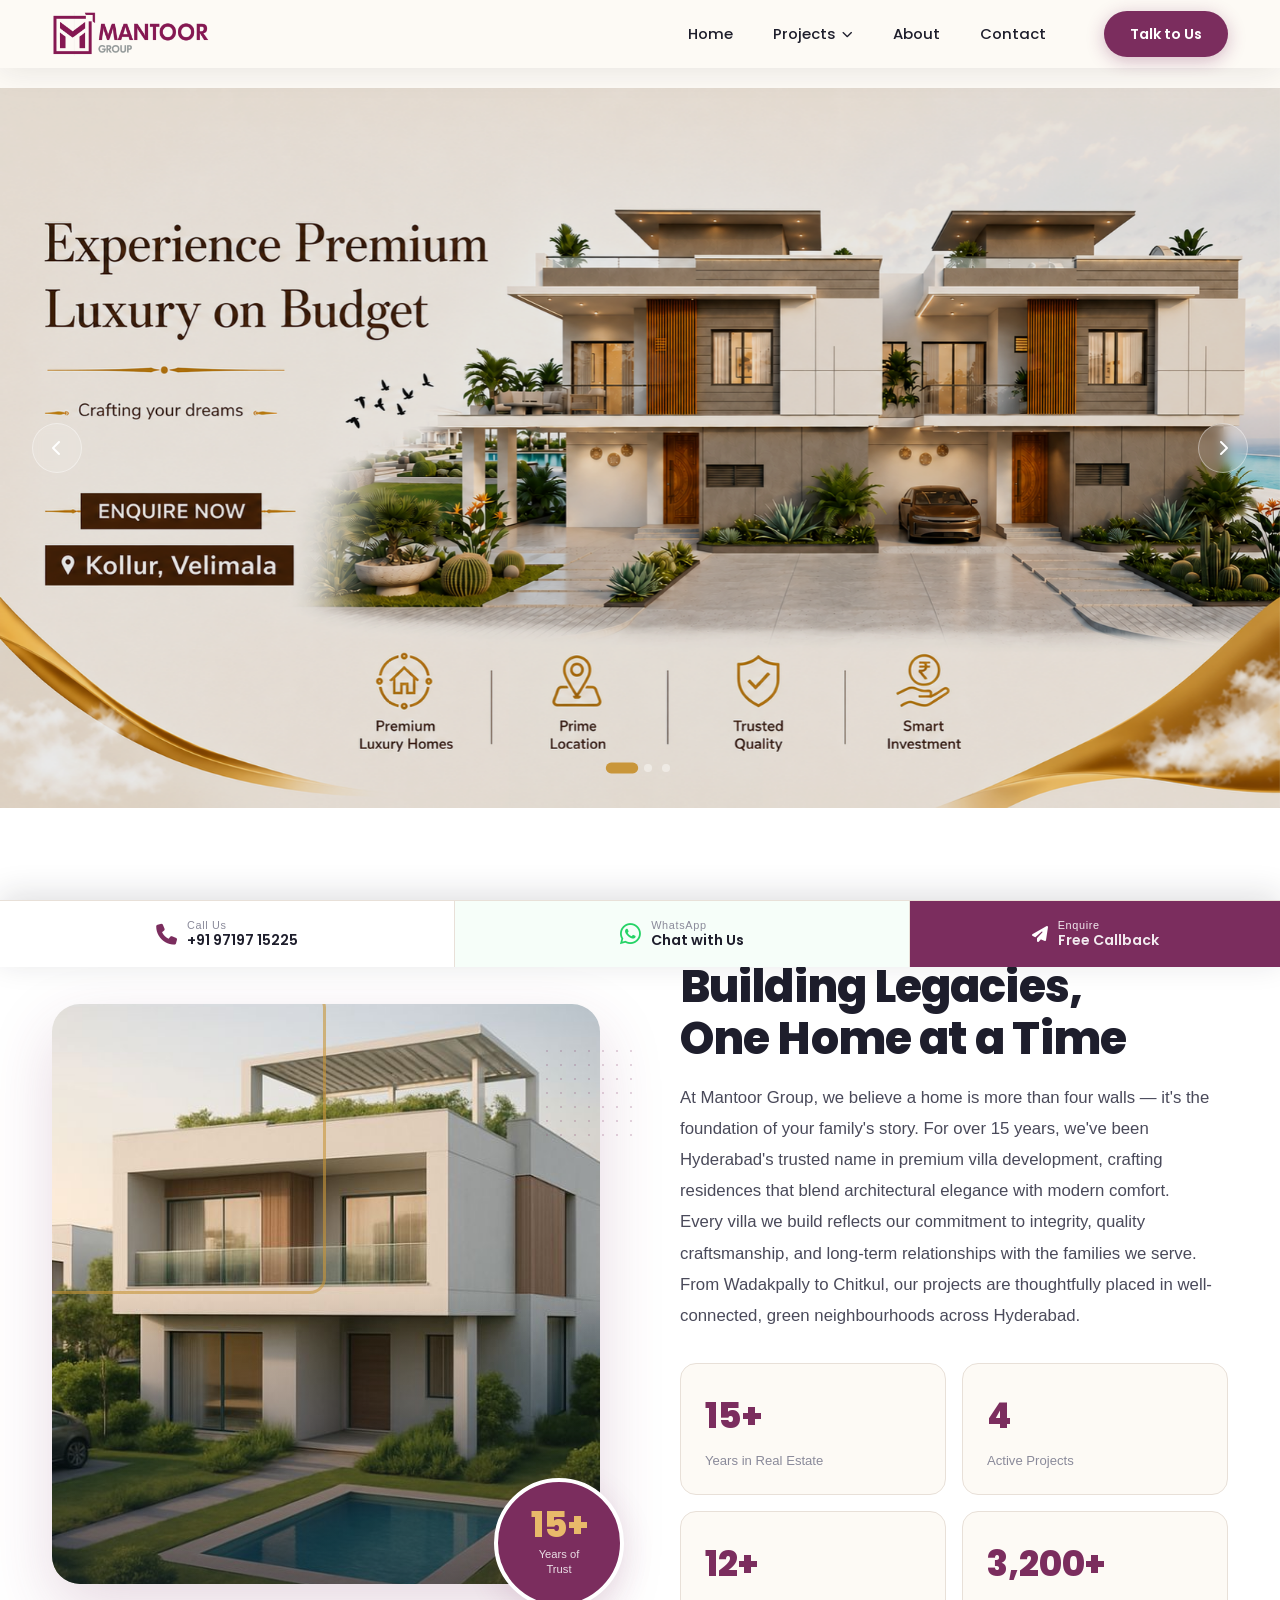
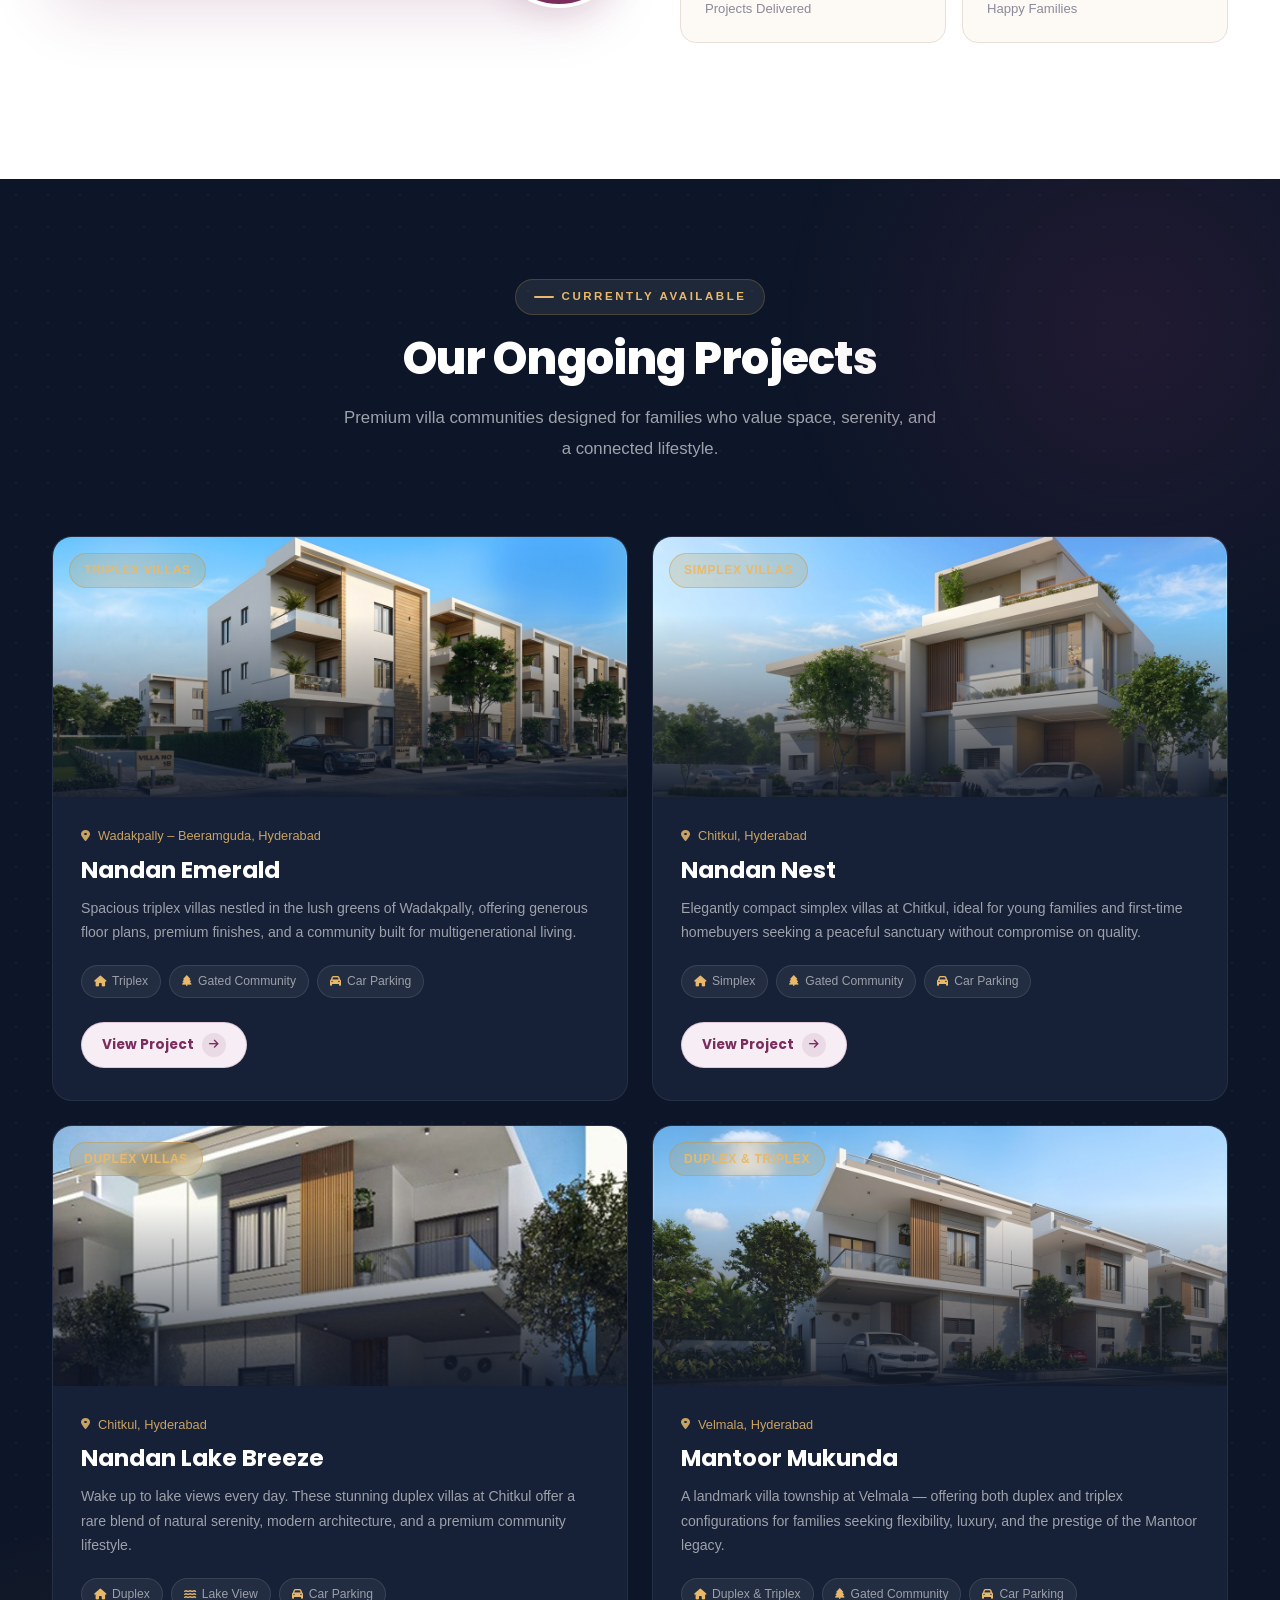
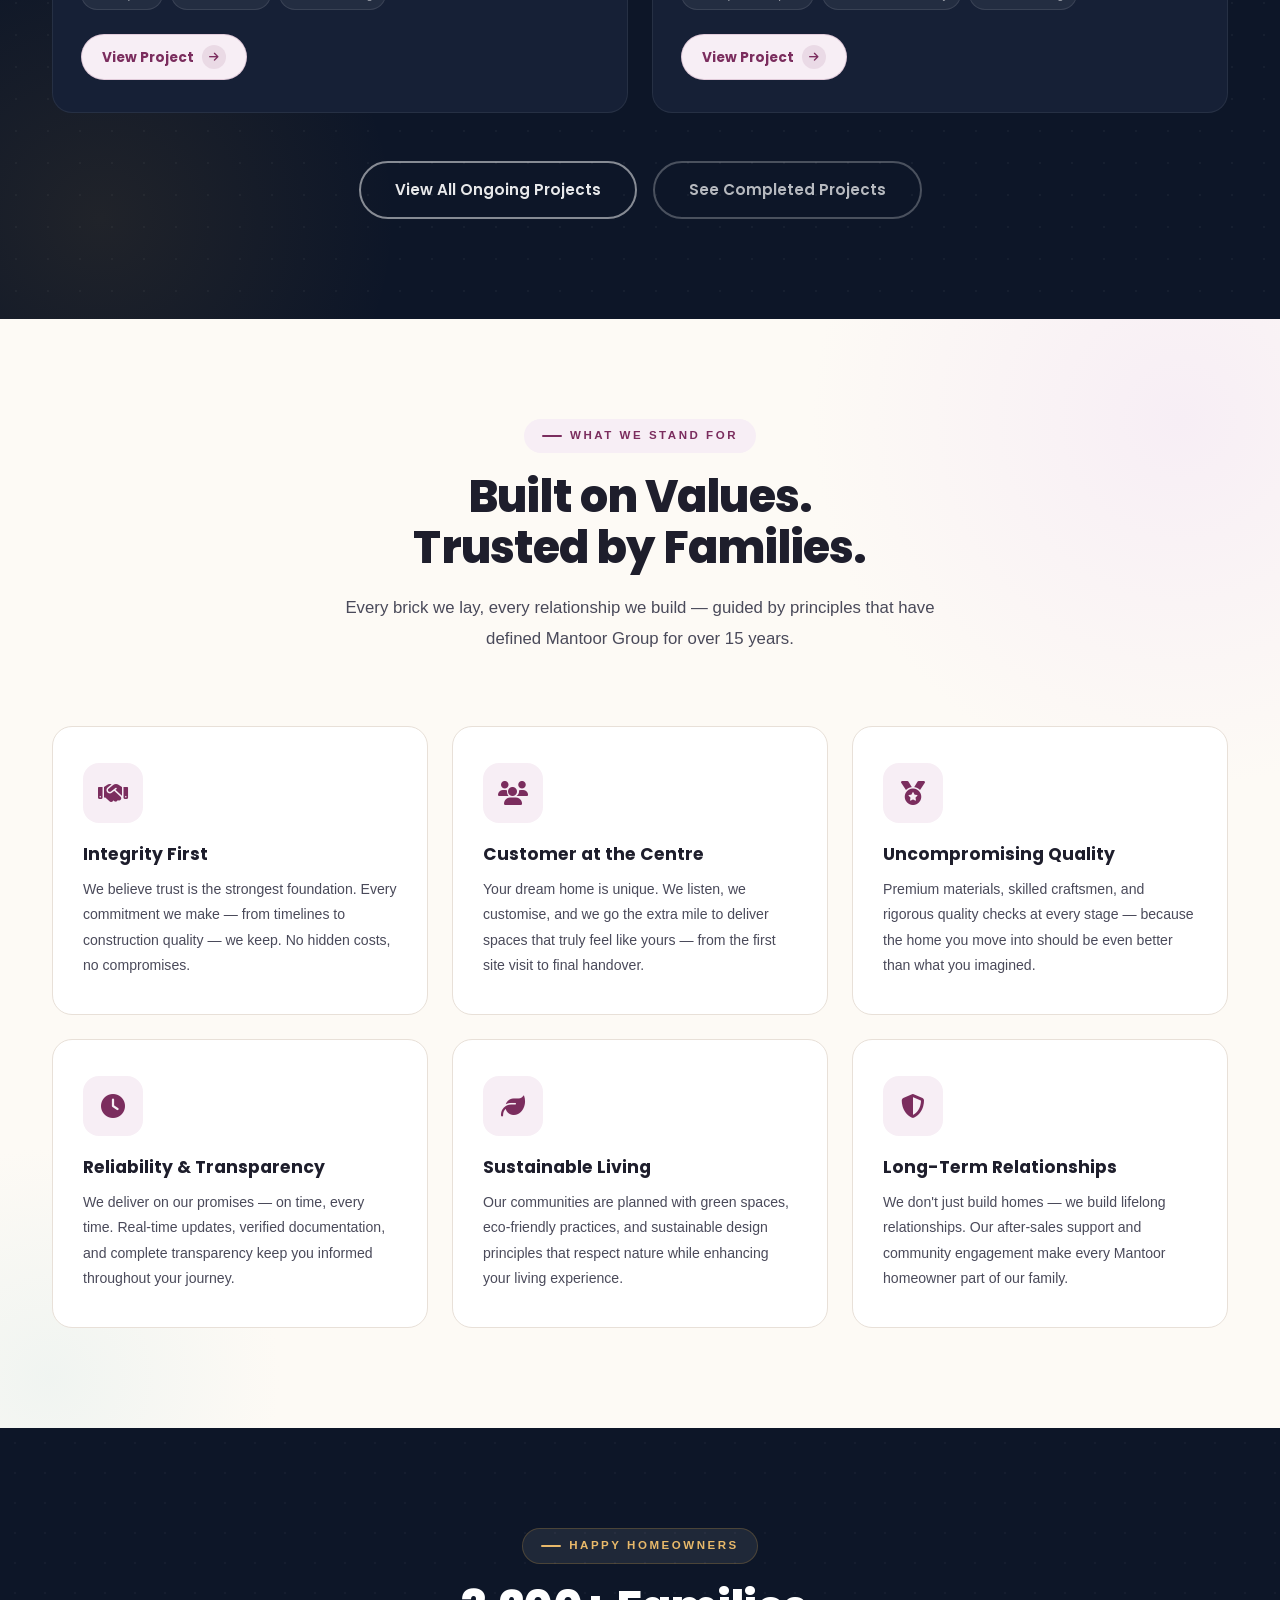
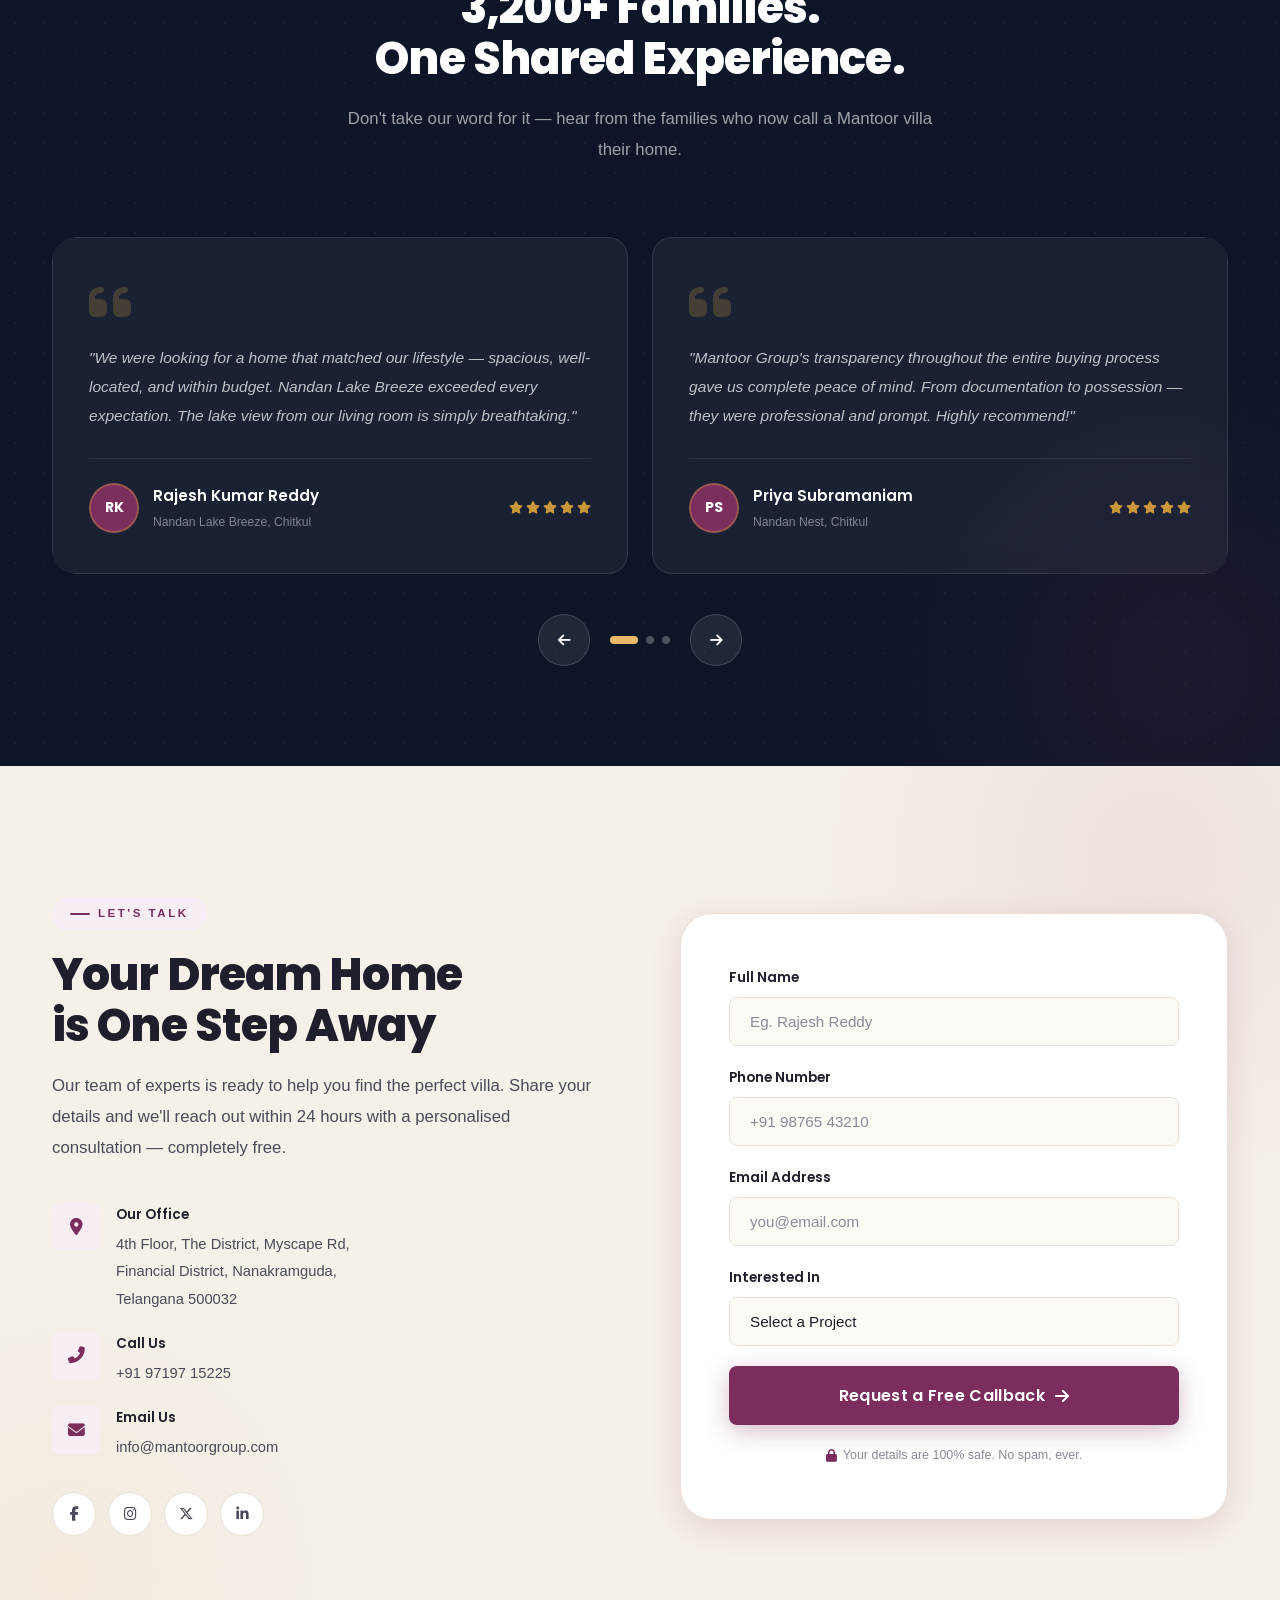
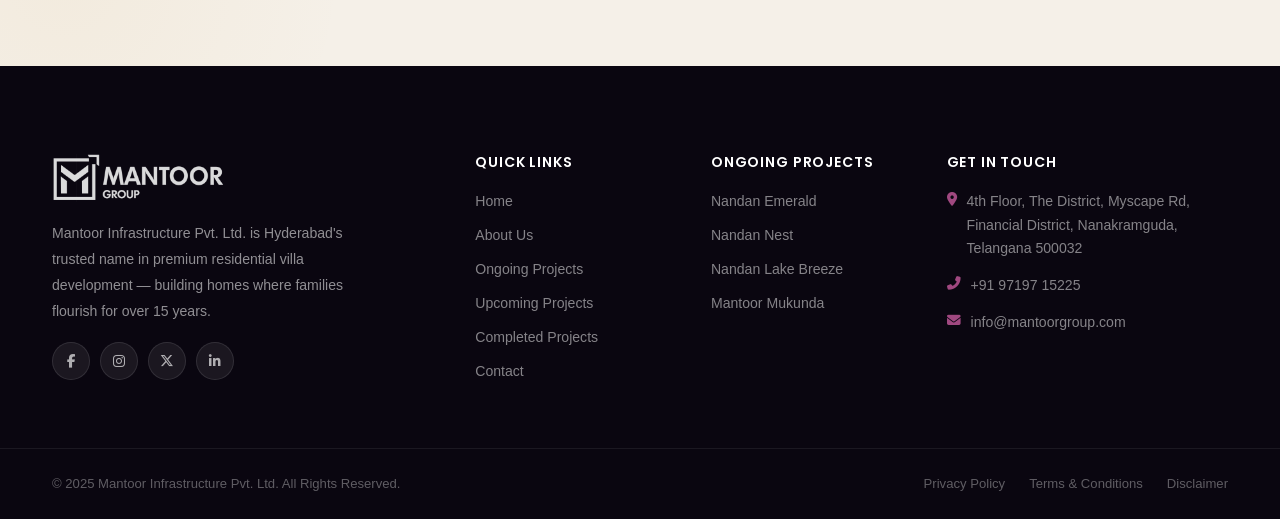
==== index.html @ 2751a130 "first commit" ====
<!DOCTYPE html>
<html lang="en">
<head>
  <meta charset="UTF-8" />
  <meta name="viewport" content="width=device-width, initial-scale=1.0" />
  <title>Mantoor Group | Premium Villa Living in Hyderabad</title>
  <meta name="description" content="Mantoor Group builds thoughtfully designed duplex & triplex villas for modern family living across Hyderabad. 15+ years of excellence, 3200+ happy families." />

  <!-- Fonts -->
  <link rel="preconnect" href="https://fonts.googleapis.com" />
  <link rel="preconnect" href="https://fonts.gstatic.com" crossorigin />
  <link href="https://fonts.googleapis.com/css2?family=Poppins:wght@300;400;500;600;700;800&family=Google+Sans:wght@400;500;700&display=swap" rel="stylesheet" />

  <!-- Icons -->
  <link rel="stylesheet" href="https://cdnjs.cloudflare.com/ajax/libs/font-awesome/6.5.0/css/all.min.css" />

  <link rel="stylesheet" href="css/style.css" />
  <link rel="icon" type="image/png" href="images/mantoor-logo.png" />
</head>
<body>

  <!-- ═══════════════════════════════════════════════
       FLOATING NAVBAR
  ═══════════════════════════════════════════════ -->
  <header class="navbar" id="navbar">
    <div class="nav-container">
      <a href="index.html" class="nav-logo">
        <img src="images/mantoor-logo.png" alt="Mantoor Group" />
      </a>
      <nav class="nav-links-desktop">
        <a href="index.html">Home</a>
        <div class="nav-dropdown">
          <a href="#projects">Projects <i class="fas fa-chevron-down"></i></a>
          <div class="dropdown-menu">
            <a href="pages/ongoing.html">Ongoing Projects</a>
            <a href="pages/upcoming.html">Upcoming Projects</a>
            <a href="pages/completed.html">Completed Projects</a>
          </div>
        </div>
        <a href="pages/about.html">About</a>
        <a href="pages/contact.html">Contact</a>
      </nav>
      <a href="tel:+919719715225" class="nav-cta">Talk to Us</a>
      <button class="hamburger" id="hamburgerBtn" aria-label="Open Menu">
        <span></span><span></span><span></span>
      </button>
    </div>
  </header>

  <!-- Mobile Slide-in Menu -->
  <div class="mobile-overlay" id="mobileOverlay"></div>
  <nav class="mobile-menu" id="mobileMenu">
    <button class="mobile-close" id="mobileClose"><i class="fas fa-times"></i></button>
    <div class="mobile-logo">
      <img src="images/mantoor-logo.png" alt="Mantoor Group" />
    </div>
    <ul>
      <li><a href="index.html" class="mobile-link">Home</a></li>
      <li class="mobile-dropdown-parent">
        <button class="mobile-dropdown-toggle">Projects <i class="fas fa-chevron-down"></i></button>
        <ul class="mobile-dropdown">
          <li><a href="pages/ongoing.html" class="mobile-link">Ongoing Projects</a></li>
          <li><a href="pages/upcoming.html" class="mobile-link">Upcoming Projects</a></li>
          <li><a href="pages/completed.html" class="mobile-link">Completed Projects</a></li>
        </ul>
      </li>
      <li><a href="pages/about.html" class="mobile-link">About</a></li>
      <li><a href="pages/contact.html" class="mobile-link">Contact</a></li>
    </ul>
    <div class="mobile-menu-footer">
      <a href="tel:+919719715225" class="btn-primary">Call Us Now</a>
      <a href="https://wa.me/919719715225" target="_blank" class="btn-whatsapp"><i class="fab fa-whatsapp"></i> WhatsApp</a>
    </div>
  </nav>

  <!-- ═══════════════════════════════════════════════
       SECTION 1: HERO — CAROUSEL
  ═══════════════════════════════════════════════ -->
  <section class="hero-carousel" id="home">
    <div class="hc-slides">
      <div class="hc-slide active"
           data-desktop="images/banners/system/muk website.png"
           data-mobile="images/banners/mobile/muk.png">
        <img class="hc-slide-img" src="images/banners/system/muk website.png" alt="Mantoor Group Banner" />
      </div>
      <div class="hc-slide"
           data-desktop="images/banners/system/Wadakpally (1).png"
           data-mobile="images/banners/mobile/wadakaplly.png">
        <img class="hc-slide-img" src="images/banners/system/Wadakpally (1).png" alt="Mantoor Group Banner" />
      </div>
      <div class="hc-slide"
           data-desktop="images/banners/system/Chitkul (1).png"
           data-mobile="images/banners/mobile/chitkull.png">
        <img class="hc-slide-img" src="images/banners/system/Chitkul (1).png" alt="Mantoor Group Banner" />
      </div>
    </div>
    <div class="hc-overlay"></div>
    <button class="hc-btn hc-prev" aria-label="Previous slide"><i class="fas fa-chevron-left"></i></button>
    <button class="hc-btn hc-next" aria-label="Next slide"><i class="fas fa-chevron-right"></i></button>
    <div class="hc-dots"></div>
  </section>

  <!-- ═══════════════════════════════════════════════
       SECTION 2: ABOUT US
  ═══════════════════════════════════════════════ -->
  <section class="about-section" id="about">
    <div class="container">
      <div class="about-grid">
        <div class="about-visual reveal-left">
          <div class="about-img-frame">
            <div class="about-img-fill"></div>
          </div>
          <div class="about-badge-float">
            <span class="badge-num">15+</span>
            <span class="badge-text">Years of<br/>Trust</span>
          </div>
          <div class="about-dots"></div>
        </div>

        <div class="about-content reveal-right">
          <span class="section-label">Who We Are</span>
          <h2 class="section-title">Building Legacies,<br />One Home at a Time</h2>
          <p class="section-desc">
            At Mantoor Group, we believe a home is more than four walls — it's the foundation of your family's story. For over 15 years, we've been Hyderabad's trusted name in premium villa development, crafting residences that blend architectural elegance with modern comfort.
          </p>
          <p class="section-desc">
            Every villa we build reflects our commitment to integrity, quality craftsmanship, and long-term relationships with the families we serve. From Wadakpally to Chitkul, our projects are thoughtfully placed in well-connected, green neighbourhoods across Hyderabad.
          </p>

          <div class="about-stats-grid">
            <div class="about-stat reveal">
              <span class="astat-num" data-target="15">0</span><span>+</span>
              <p>Years in Real Estate</p>
            </div>
            <div class="about-stat reveal">
              <span class="astat-num" data-target="4">0</span>
              <p>Active Projects</p>
            </div>
            <div class="about-stat reveal">
              <span class="astat-num" data-target="12">0</span><span>+</span>
              <p>Projects Delivered</p>
            </div>
            <div class="about-stat reveal">
              <span class="astat-num" data-target="3200">0</span><span>+</span>
              <p>Happy Families</p>
            </div>
          </div>

        </div>
      </div>
    </div>
  </section>

  <!-- ═══════════════════════════════════════════════
       SECTION 3: ONGOING PROJECTS
  ═══════════════════════════════════════════════ -->
  <section class="projects-section" id="projects">
    <div class="projects-glow-left"></div>
    <div class="container">
      <div class="section-header reveal">
        <span class="section-label">Currently Available</span>
        <h2 class="section-title">Our Ongoing Projects</h2>
        <p class="section-subtitle">Premium villa communities designed for families who value space, serenity, and a connected lifestyle.</p>
      </div>

      <div class="projects-grid">

        <div class="project-card reveal">
          <div class="project-card-img">
            <div class="project-img-bg" style="background-image:url('images/home-ongoing-projects/emerald.jpeg');background-size:cover;background-position:center;"></div>
            <div class="project-badge-tag">Triplex Villas</div>
          </div>
          <div class="project-card-body">
            <div class="project-card-meta">
              <i class="fas fa-map-marker-alt"></i>
              <span>Wadakpally – Beeramguda, Hyderabad</span>
            </div>
            <h3 class="project-card-title">Nandan Emerald</h3>
            <p class="project-card-desc">Spacious triplex villas nestled in the lush greens of Wadakpally, offering generous floor plans, premium finishes, and a community built for multigenerational living.</p>
            <div class="project-features">
              <span><i class="fas fa-home"></i> Triplex</span>
              <span><i class="fas fa-tree"></i> Gated Community</span>
              <span><i class="fas fa-car"></i> Car Parking</span>
            </div>
            <a href="pages/nandan-emerald.html" class="project-cta">View Project <i class="fas fa-arrow-right"></i></a>
          </div>
        </div>

        <div class="project-card reveal">
          <div class="project-card-img">
            <div class="project-img-bg" style="background-image:url('images/home-ongoing-projects/nest.jpeg');background-size:cover;background-position:center;"></div>
            <div class="project-badge-tag">Simplex Villas</div>
          </div>
          <div class="project-card-body">
            <div class="project-card-meta">
              <i class="fas fa-map-marker-alt"></i>
              <span>Chitkul, Hyderabad</span>
            </div>
            <h3 class="project-card-title">Nandan Nest</h3>
            <p class="project-card-desc">Elegantly compact simplex villas at Chitkul, ideal for young families and first-time homebuyers seeking a peaceful sanctuary without compromise on quality.</p>
            <div class="project-features">
              <span><i class="fas fa-home"></i> Simplex</span>
              <span><i class="fas fa-tree"></i> Gated Community</span>
              <span><i class="fas fa-car"></i> Car Parking</span>
            </div>
            <a href="pages/nandan-nest.html" class="project-cta">View Project <i class="fas fa-arrow-right"></i></a>
          </div>
        </div>

        <div class="project-card reveal">
          <div class="project-card-img">
            <div class="project-img-bg proj-bg-3"></div>
            <div class="project-badge-tag">Duplex Villas</div>
          </div>
          <div class="project-card-body">
            <div class="project-card-meta">
              <i class="fas fa-map-marker-alt"></i>
              <span>Chitkul, Hyderabad</span>
            </div>
            <h3 class="project-card-title">Nandan Lake Breeze</h3>
            <p class="project-card-desc">Wake up to lake views every day. These stunning duplex villas at Chitkul offer a rare blend of natural serenity, modern architecture, and a premium community lifestyle.</p>
            <div class="project-features">
              <span><i class="fas fa-home"></i> Duplex</span>
              <span><i class="fas fa-water"></i> Lake View</span>
              <span><i class="fas fa-car"></i> Car Parking</span>
            </div>
            <a href="pages/nandan-lake-breeze.html" class="project-cta">View Project <i class="fas fa-arrow-right"></i></a>
          </div>
        </div>

        <div class="project-card reveal">
          <div class="project-card-img">
            <div class="project-img-bg" style="background-image:url('images/home-ongoing-projects/mukunda.jpeg');background-size:cover;background-position:center;"></div>
            <div class="project-badge-tag">Duplex &amp; Triplex</div>
          </div>
          <div class="project-card-body">
            <div class="project-card-meta">
              <i class="fas fa-map-marker-alt"></i>
              <span>Velmala, Hyderabad</span>
            </div>
            <h3 class="project-card-title">Mantoor Mukunda</h3>
            <p class="project-card-desc">A landmark villa township at Velmala — offering both duplex and triplex configurations for families seeking flexibility, luxury, and the prestige of the Mantoor legacy.</p>
            <div class="project-features">
              <span><i class="fas fa-home"></i> Duplex &amp; Triplex</span>
              <span><i class="fas fa-tree"></i> Gated Community</span>
              <span><i class="fas fa-car"></i> Car Parking</span>
            </div>
            <a href="pages/mantoor-mukunda.html" class="project-cta">View Project <i class="fas fa-arrow-right"></i></a>
          </div>
        </div>

      </div>

      <div class="projects-cta-row reveal">
        <a href="pages/ongoing.html" class="btn-outline-white">View All Ongoing Projects</a>
        <a href="pages/completed.html" class="btn-ghost">See Completed Projects</a>
      </div>
    </div>
  </section>

  <!-- ═══════════════════════════════════════════════
       SECTION 4: OUR VALUES
  ═══════════════════════════════════════════════ -->
  <section class="values-section" id="values">
    <div class="values-bg-shape"></div>
    <div class="values-bg-shape-2"></div>
    <div class="container">
      <div class="section-header reveal">
        <span class="section-label">What We Stand For</span>
        <h2 class="section-title">Built on Values.<br />Trusted by Families.</h2>
        <p class="section-subtitle">Every brick we lay, every relationship we build — guided by principles that have defined Mantoor Group for over 15 years.</p>
      </div>

      <div class="values-grid">
        <div class="value-card reveal">
          <div class="value-icon">
            <i class="fas fa-handshake"></i>
          </div>
          <h3>Integrity First</h3>
          <p>We believe trust is the strongest foundation. Every commitment we make — from timelines to construction quality — we keep. No hidden costs, no compromises.</p>
        </div>
        <div class="value-card reveal">
          <div class="value-icon">
            <i class="fas fa-users"></i>
          </div>
          <h3>Customer at the Centre</h3>
          <p>Your dream home is unique. We listen, we customise, and we go the extra mile to deliver spaces that truly feel like yours — from the first site visit to final handover.</p>
        </div>
        <div class="value-card reveal">
          <div class="value-icon">
            <i class="fas fa-medal"></i>
          </div>
          <h3>Uncompromising Quality</h3>
          <p>Premium materials, skilled craftsmen, and rigorous quality checks at every stage — because the home you move into should be even better than what you imagined.</p>
        </div>
        <div class="value-card reveal">
          <div class="value-icon">
            <i class="fas fa-clock"></i>
          </div>
          <h3>Reliability &amp; Transparency</h3>
          <p>We deliver on our promises — on time, every time. Real-time updates, verified documentation, and complete transparency keep you informed throughout your journey.</p>
        </div>
        <div class="value-card reveal">
          <div class="value-icon">
            <i class="fas fa-leaf"></i>
          </div>
          <h3>Sustainable Living</h3>
          <p>Our communities are planned with green spaces, eco-friendly practices, and sustainable design principles that respect nature while enhancing your living experience.</p>
        </div>
        <div class="value-card reveal">
          <div class="value-icon">
            <i class="fas fa-shield-alt"></i>
          </div>
          <h3>Long-Term Relationships</h3>
          <p>We don't just build homes — we build lifelong relationships. Our after-sales support and community engagement make every Mantoor homeowner part of our family.</p>
        </div>
      </div>
    </div>
  </section>

  <!-- ═══════════════════════════════════════════════
       SECTION 5: TESTIMONIALS
  ═══════════════════════════════════════════════ -->
  <section class="testimonials-section" id="testimonials">
    <div class="container">
      <div class="section-header reveal">
        <span class="section-label">Happy Homeowners</span>
        <h2 class="section-title">3,200+ Families.<br />One Shared Experience.</h2>
        <p class="section-subtitle">Don't take our word for it — hear from the families who now call a Mantoor villa their home.</p>
      </div>

      <div class="testimonials-slider" id="testimonialsSlider">
        <div class="testimonials-viewport">
        <div class="testimonials-track" id="testimonialsTrack">

          <div class="testimonial-card">
            <div class="testimonial-quote"><i class="fas fa-quote-left"></i></div>
            <p>"We were looking for a home that matched our lifestyle — spacious, well-located, and within budget. Nandan Lake Breeze exceeded every expectation. The lake view from our living room is simply breathtaking."</p>
            <div class="testimonial-author">
              <div class="author-avatar">RK</div>
              <div>
                <strong>Rajesh Kumar Reddy</strong>
                <span>Nandan Lake Breeze, Chitkul</span>
              </div>
              <div class="stars">
                <i class="fas fa-star"></i><i class="fas fa-star"></i><i class="fas fa-star"></i><i class="fas fa-star"></i><i class="fas fa-star"></i>
              </div>
            </div>
          </div>

          <div class="testimonial-card">
            <div class="testimonial-quote"><i class="fas fa-quote-left"></i></div>
            <p>"Mantoor Group's transparency throughout the entire buying process gave us complete peace of mind. From documentation to possession — they were professional and prompt. Highly recommend!"</p>
            <div class="testimonial-author">
              <div class="author-avatar">PS</div>
              <div>
                <strong>Priya Subramaniam</strong>
                <span>Nandan Nest, Chitkul</span>
              </div>
              <div class="stars">
                <i class="fas fa-star"></i><i class="fas fa-star"></i><i class="fas fa-star"></i><i class="fas fa-star"></i><i class="fas fa-star"></i>
              </div>
            </div>
          </div>

          <div class="testimonial-card">
            <div class="testimonial-quote"><i class="fas fa-quote-left"></i></div>
            <p>"We purchased a triplex villa in Nandan Emerald for our joint family. The space planning is brilliant — everyone has their privacy yet we're together. The quality of construction is exceptional."</p>
            <div class="testimonial-author">
              <div class="author-avatar">VN</div>
              <div>
                <strong>Venkat Narasimha Rao</strong>
                <span>Nandan Emerald, Beeramguda</span>
              </div>
              <div class="stars">
                <i class="fas fa-star"></i><i class="fas fa-star"></i><i class="fas fa-star"></i><i class="fas fa-star"></i><i class="fas fa-star"></i>
              </div>
            </div>
          </div>

          <div class="testimonial-card">
            <div class="testimonial-quote"><i class="fas fa-quote-left"></i></div>
            <p>"My parents wanted a home in a calm green neighbourhood. Mantoor delivered exactly that — Nandan Serenity was every bit as peaceful as the name promises. Five stars all the way!"</p>
            <div class="testimonial-author">
              <div class="author-avatar">AM</div>
              <div>
                <strong>Anitha Murali Krishna</strong>
                <span>Nandan Serenity, Hyderabad</span>
              </div>
              <div class="stars">
                <i class="fas fa-star"></i><i class="fas fa-star"></i><i class="fas fa-star"></i><i class="fas fa-star"></i><i class="fas fa-star"></i>
              </div>
            </div>
          </div>

          <div class="testimonial-card">
            <div class="testimonial-quote"><i class="fas fa-quote-left"></i></div>
            <p>"The team at Mantoor Group is professional, responsive and genuinely caring. They helped us choose the right configuration for our family's needs. We couldn't be happier with Mantoor Mukunda."</p>
            <div class="testimonial-author">
              <div class="author-avatar">SK</div>
              <div>
                <strong>Suresh Kumar Sharma</strong>
                <span>Mantoor Mukunda, Velmala</span>
              </div>
              <div class="stars">
                <i class="fas fa-star"></i><i class="fas fa-star"></i><i class="fas fa-star"></i><i class="fas fa-star"></i><i class="fas fa-star"></i>
              </div>
            </div>
          </div>

          <div class="testimonial-card">
            <div class="testimonial-quote"><i class="fas fa-quote-left"></i></div>
            <p>"From the very first site visit to getting our keys, the Mantoor team never left us guessing. The villa is exactly as promised — beautifully finished, spacious, and in a thriving gated community. Worth every rupee."</p>
            <div class="testimonial-author">
              <div class="author-avatar">LR</div>
              <div>
                <strong>Lakshmi Raghunathan</strong>
                <span>Nandan Emerald, Beeramguda</span>
              </div>
              <div class="stars">
                <i class="fas fa-star"></i><i class="fas fa-star"></i><i class="fas fa-star"></i><i class="fas fa-star"></i><i class="fas fa-star"></i>
              </div>
            </div>
          </div>

        </div>
        </div><!-- /.testimonials-viewport -->

        <div class="slider-controls">
          <button class="slider-btn" id="prevBtn"><i class="fas fa-arrow-left"></i></button>
          <div class="slider-dots" id="sliderDots"></div>
          <button class="slider-btn" id="nextBtn"><i class="fas fa-arrow-right"></i></button>
        </div>
      </div>
    </div>
  </section>

  <!-- ═══════════════════════════════════════════════
       SECTION 6: CONTACT FORM
  ═══════════════════════════════════════════════ -->
  <section class="contact-section" id="contact">
    <div class="contact-bg-pattern"></div>
    <div class="container">
      <div class="contact-grid">
        <div class="contact-info reveal-left">
          <span class="section-label">Let's Talk</span>
          <h2 class="section-title">Your Dream Home<br />is One Step Away</h2>
          <p class="section-desc">Our team of experts is ready to help you find the perfect villa. Share your details and we'll reach out within 24 hours with a personalised consultation — completely free.</p>

          <div class="contact-details">
            <div class="contact-detail-item">
              <div class="contact-icon"><i class="fas fa-map-marker-alt"></i></div>
              <div>
                <strong>Our Office</strong>
                <span>4th Floor, The District, Myscape Rd,<br />Financial District, Nanakramguda,<br />Telangana 500032</span>
              </div>
            </div>
            <div class="contact-detail-item">
              <div class="contact-icon"><i class="fas fa-phone-alt"></i></div>
              <div>
                <strong>Call Us</strong>
                <span><a href="tel:+919719715225">+91 97197 15225</a></span>
              </div>
            </div>
            <div class="contact-detail-item">
              <div class="contact-icon"><i class="fas fa-envelope"></i></div>
              <div>
                <strong>Email Us</strong>
                <span><a href="mailto:info@mantoorgroup.com">info@mantoorgroup.com</a></span>
              </div>
            </div>
          </div>

          <div class="contact-social">
            <a href="https://facebook.com/mantoorgrouphyd" target="_blank" aria-label="Facebook"><i class="fab fa-facebook-f"></i></a>
            <a href="https://instagram.com/mantoor.group/" target="_blank" aria-label="Instagram"><i class="fab fa-instagram"></i></a>
            <a href="https://x.com/MantoorGroupHyd" target="_blank" aria-label="Twitter"><i class="fab fa-x-twitter"></i></a>
            <a href="https://linkedin.com/company/mantoorgroup/" target="_blank" aria-label="LinkedIn"><i class="fab fa-linkedin-in"></i></a>
          </div>
        </div>

        <div class="contact-form-wrapper reveal-right">
          <form class="contact-form" id="contactForm" novalidate>
            <div class="form-group">
              <label for="name">Full Name</label>
              <input type="text" id="name" name="name" placeholder="Eg. Rajesh Reddy" required />
              <span class="form-error" id="nameError"></span>
            </div>
            <div class="form-group">
              <label for="phone">Phone Number</label>
              <input type="tel" id="phone" name="phone" placeholder="+91 98765 43210" required />
              <span class="form-error" id="phoneError"></span>
            </div>
            <div class="form-group">
              <label for="email">Email Address</label>
              <input type="email" id="email" name="email" placeholder="you@email.com" required />
              <span class="form-error" id="emailError"></span>
            </div>
            <div class="form-group">
              <label for="interest">Interested In</label>
              <select id="interest" name="interest">
                <option value="">Select a Project</option>
                <option>Nandan Emerald (Triplex Villas)</option>
                <option>Nandan Nest (Simplex Villas)</option>
                <option>Nandan Lake Breeze (Duplex Villas)</option>
                <option>Mantoor Mukunda (Duplex &amp; Triplex)</option>
                <option>Not sure yet — need guidance</option>
              </select>
            </div>
            <button type="submit" class="btn-primary form-submit">
              <span>Request a Free Callback</span>
              <i class="fas fa-arrow-right"></i>
            </button>
            <p class="form-note"><i class="fas fa-lock"></i> Your details are 100% safe. No spam, ever.</p>
          </form>
          <div class="form-success" id="formSuccess">
            <div class="success-icon"><i class="fas fa-check-circle"></i></div>
            <h3>Thank You!</h3>
            <p>We've received your details. Our team will reach out within 24 hours with a personalised consultation.</p>
          </div>
        </div>
      </div>
    </div>
  </section>

  <!-- ═══════════════════════════════════════════════
       SECTION 7: FOOTER
  ═══════════════════════════════════════════════ -->
  <footer class="footer">
    <div class="footer-top">
      <div class="container">
        <div class="footer-grid">
          <div class="footer-brand">
            <a href="index.html">
              <img src="images/mantoor-logo.png" alt="Mantoor Group" class="footer-logo" />
            </a>
            <p>Mantoor Infrastructure Pvt. Ltd. is Hyderabad's trusted name in premium residential villa development — building homes where families flourish for over 15 years.</p>
            <div class="footer-social">
              <a href="https://facebook.com/mantoorgrouphyd" target="_blank" aria-label="Facebook"><i class="fab fa-facebook-f"></i></a>
              <a href="https://instagram.com/mantoor.group/" target="_blank" aria-label="Instagram"><i class="fab fa-instagram"></i></a>
              <a href="https://x.com/MantoorGroupHyd" target="_blank" aria-label="Twitter"><i class="fab fa-x-twitter"></i></a>
              <a href="https://linkedin.com/company/mantoorgroup/" target="_blank" aria-label="LinkedIn"><i class="fab fa-linkedin-in"></i></a>
            </div>
          </div>

          <div class="footer-col">
            <h4>Quick Links</h4>
            <ul>
              <li><a href="index.html">Home</a></li>
              <li><a href="pages/about.html">About Us</a></li>
              <li><a href="pages/ongoing.html">Ongoing Projects</a></li>
              <li><a href="pages/upcoming.html">Upcoming Projects</a></li>
              <li><a href="pages/completed.html">Completed Projects</a></li>
              <li><a href="pages/contact.html">Contact</a></li>
            </ul>
          </div>

          <div class="footer-col">
            <h4>Ongoing Projects</h4>
            <ul>
              <li><a href="pages/nandan-emerald.html">Nandan Emerald</a></li>
              <li><a href="pages/nandan-nest.html">Nandan Nest</a></li>
              <li><a href="pages/nandan-lake-breeze.html">Nandan Lake Breeze</a></li>
              <li><a href="pages/mantoor-mukunda.html">Mantoor Mukunda</a></li>
            </ul>
          </div>

          <div class="footer-col">
            <h4>Get In Touch</h4>
            <address>
              <p><i class="fas fa-map-marker-alt"></i> 4th Floor, The District, Myscape Rd, Financial District, Nanakramguda, Telangana 500032</p>
              <p><i class="fas fa-phone-alt"></i> <a href="tel:+919719715225">+91 97197 15225</a></p>
              <p><i class="fas fa-envelope"></i> <a href="mailto:info@mantoorgroup.com">info@mantoorgroup.com</a></p>
            </address>
          </div>
        </div>
      </div>
    </div>
    <div class="footer-bottom">
      <div class="container">
        <p>&copy; 2025 Mantoor Infrastructure Pvt. Ltd. All Rights Reserved.</p>
        <div class="footer-bottom-links">
          <a href="#">Privacy Policy</a>
          <a href="#">Terms &amp; Conditions</a>
          <a href="#">Disclaimer</a>
        </div>
      </div>
    </div>
  </footer>

  <!-- ═══════════════════════════════════════════════
       SECTION 8: FLOATING CTA BAR
  ═══════════════════════════════════════════════ -->
  <div class="floating-cta-bar" id="floatingCta">
    <a href="tel:+919719715225" class="fcta-item fcta-call">
      <i class="fas fa-phone-alt"></i>
      <div class="fcta-text">
        <span class="fcta-label">Call Us</span>
        <span class="fcta-value">+91 97197 15225</span>
      </div>
    </a>
    <a href="https://wa.me/919719715225?text=Hi%2C%20I%27m%20interested%20in%20your%20villa%20projects.%20Please%20share%20more%20details." target="_blank" class="fcta-item fcta-whatsapp">
      <i class="fab fa-whatsapp"></i>
      <div class="fcta-text">
        <span class="fcta-label">WhatsApp</span>
        <span class="fcta-value">Chat with Us</span>
      </div>
    </a>
    <a href="#contact" class="fcta-item fcta-enquire">
      <i class="fas fa-paper-plane"></i>
      <div class="fcta-text">
        <span class="fcta-label">Enquire</span>
        <span class="fcta-value">Free Callback</span>
      </div>
    </a>
  </div>

  <script src="js/main.js"></script>
</body>
</html>
---- css/style.css ----
/* ═══════════════════════════════════════════
   MANTOOR GROUP — PREMIUM STYLESHEET v2
   ═══════════════════════════════════════════ */

/* ─── CSS CUSTOM PROPERTIES ─── */
:root {
  --color-primary:    #7B2D5E;
  --color-primary-dk: #5A1F44;
  --color-primary-lt: #A04880;
  --color-gold:       #C9963A;
  --color-gold-lt:    #E8B96A;

  --color-bg:         #FDFAF5;
  --color-bg-alt:     #F5F0E8;
  --color-bg-pastel1: #F7EEF5;
  --color-bg-pastel2: #EDF3F0;
  --color-bg-pastel3: #FFF4EC;
  --color-bg-pastel4: #EEF1F8;

  --color-dark:       #0D1628;
  --color-dark-mid:   #162036;
  --color-dark-lt:    #1E2D48;

  --color-text:       #1E1E2C;
  --color-text-mid:   #4A4A5A;
  --color-text-muted: #8A8A9A;
  --color-border:     #E8E0D8;
  --color-white:      #FFFFFF;

  --font-heading:     'Poppins', sans-serif;
  --font-body:        'Google Sans', 'Nunito Sans', sans-serif;

  --radius-sm:  8px;
  --radius-md:  16px;
  --radius-lg:  24px;
  --radius-xl:  40px;

  --shadow-sm:   0 2px 12px rgba(123,45,94,0.08);
  --shadow-md:   0 8px 32px rgba(123,45,94,0.14);
  --shadow-lg:   0 24px 64px rgba(123,45,94,0.18);
  --shadow-card: 0 4px 28px rgba(30,30,44,0.08);
  --shadow-gold: 0 8px 32px rgba(201,150,58,0.25);

  --transition:      0.35s cubic-bezier(0.4, 0, 0.2, 1);
  --transition-slow: 0.6s cubic-bezier(0.4, 0, 0.2, 1);
  --nav-h: 88px;
}

/* ─── RESET ─── */
*, *::before, *::after { box-sizing: border-box; margin: 0; padding: 0; }
html { scroll-behavior: smooth; font-size: 16px; -webkit-text-size-adjust: 100%; }
body {
  font-family: var(--font-body);
  background: var(--color-bg);
  color: var(--color-text);
  line-height: 1.7;
  overflow-x: hidden;
}
img { max-width: 100%; display: block; }
a   { text-decoration: none; color: inherit; }
ul  { list-style: none; }
address { font-style: normal; }
button { cursor: pointer; border: none; background: none; font-family: inherit; }

h1, h2, h3, h4, h5 {
  font-family: var(--font-heading);
  line-height: 1.15;
  color: var(--color-text);
}

/* ─── UTILITIES ─── */
.container {
  max-width: 1240px;
  width: 100%;
  margin: 0 auto;
  padding: 0 32px;
}
.mt-24 { margin-top: 24px; }

.section-label {
  display: inline-flex;
  align-items: center;
  gap: 8px;
  font-family: var(--font-body);
  font-size: 0.72rem;
  font-weight: 600;
  letter-spacing: 0.22em;
  text-transform: uppercase;
  color: var(--color-primary);
  background: var(--color-bg-pastel1);
  padding: 7px 18px;
  border-radius: 100px;
  margin-bottom: 18px;
}
.section-label::before {
  content: '';
  width: 20px;
  height: 2px;
  background: var(--color-primary);
  border-radius: 2px;
  display: inline-block;
}

.section-title {
  font-size: clamp(2rem, 3.5vw, 3rem);
  font-weight: 800;
  color: var(--color-text);
  line-height: 1.15;
  margin-bottom: 18px;
  letter-spacing: -0.02em;
}

.section-subtitle, .section-desc {
  font-size: 1.05rem;
  color: var(--color-text-mid);
  max-width: 600px;
  line-height: 1.85;
}

.section-header { text-align: center; margin-bottom: 72px; }
.section-header .section-subtitle { margin: 0 auto; }
.section-header .section-label { margin-left: auto; margin-right: auto; display: flex; width: fit-content; }

/* ─── SCROLL REVEAL ─── */
.reveal       { opacity: 0; transform: translateY(48px); transition: opacity 0.8s ease, transform 0.8s ease; }
.reveal-left  { opacity: 0; transform: translateX(-56px); transition: opacity 0.8s ease, transform 0.8s ease; }
.reveal-right { opacity: 0; transform: translateX(56px);  transition: opacity 0.8s ease, transform 0.8s ease; }
.reveal-scale { opacity: 0; transform: scale(0.92);       transition: opacity 0.8s ease, transform 0.8s ease; }

.reveal.visible, .reveal-left.visible,
.reveal-right.visible, .reveal-scale.visible {
  opacity: 1;
  transform: translate(0, 0) scale(1);
}

/* ─── BUTTONS ─── */
.btn-primary {
  display: inline-flex;
  align-items: center;
  gap: 10px;
  background: var(--color-primary);
  color: var(--color-white);
  padding: 15px 36px;
  border-radius: 100px;
  font-family: var(--font-heading);
  font-weight: 600;
  font-size: 0.95rem;
  letter-spacing: 0.02em;
  transition: var(--transition);
  box-shadow: 0 6px 24px rgba(123,45,94,0.32);
  position: relative;
  overflow: hidden;
}
.btn-primary::after {
  content: '';
  position: absolute;
  inset: 0;
  background: linear-gradient(135deg, rgba(255,255,255,0.18), transparent 60%);
  opacity: 0;
  transition: var(--transition);
}
.btn-primary:hover {
  background: var(--color-primary-dk);
  transform: translateY(-3px);
  box-shadow: 0 12px 36px rgba(123,45,94,0.42);
}
.btn-primary:hover::after { opacity: 1; }
.btn-primary:active { transform: translateY(0); }

.btn-gold {
  display: inline-flex;
  align-items: center;
  gap: 10px;
  background: linear-gradient(135deg, var(--color-gold), var(--color-gold-lt));
  color: #1a0a00;
  padding: 15px 36px;
  border-radius: 100px;
  font-family: var(--font-heading);
  font-weight: 700;
  font-size: 0.95rem;
  transition: var(--transition);
  box-shadow: var(--shadow-gold);
}
.btn-gold:hover {
  transform: translateY(-3px);
  box-shadow: 0 16px 48px rgba(201,150,58,0.4);
}

.btn-outline {
  display: inline-flex;
  align-items: center;
  gap: 10px;
  background: transparent;
  color: var(--color-primary);
  padding: 14px 34px;
  border-radius: 100px;
  border: 2px solid var(--color-primary);
  font-family: var(--font-heading);
  font-weight: 600;
  font-size: 0.95rem;
  transition: var(--transition);
}
.btn-outline:hover {
  background: var(--color-primary);
  color: var(--color-white);
  transform: translateY(-3px);
  box-shadow: 0 10px 32px rgba(123,45,94,0.3);
}

.btn-outline-white {
  display: inline-flex;
  align-items: center;
  gap: 10px;
  background: transparent;
  color: rgba(255,255,255,0.9);
  padding: 14px 34px;
  border-radius: 100px;
  border: 2px solid rgba(255,255,255,0.5);
  font-family: var(--font-heading);
  font-weight: 600;
  font-size: 0.95rem;
  transition: var(--transition);
}
.btn-outline-white:hover {
  background: rgba(255,255,255,0.15);
  border-color: white;
  color: white;
  transform: translateY(-3px);
}

.btn-ghost {
  display: inline-flex;
  align-items: center;
  gap: 10px;
  background: transparent;
  color: rgba(255,255,255,0.7);
  padding: 14px 34px;
  border-radius: 100px;
  border: 2px solid rgba(255,255,255,0.25);
  font-family: var(--font-heading);
  font-weight: 600;
  font-size: 0.95rem;
  transition: var(--transition);
}
.btn-ghost:hover {
  border-color: rgba(255,255,255,0.6);
  color: white;
  transform: translateY(-3px);
}

.btn-whatsapp {
  display: inline-flex;
  align-items: center;
  gap: 8px;
  background: #25D366;
  color: white;
  padding: 14px 28px;
  border-radius: 100px;
  font-family: var(--font-heading);
  font-weight: 600;
  font-size: 0.92rem;
  transition: var(--transition);
  box-shadow: 0 4px 20px rgba(37,211,102,0.3);
}
.btn-whatsapp:hover { background: #128C7E; transform: translateY(-3px); }

/* ═══════════════════════════════════════════
   NAVBAR
   ═══════════════════════════════════════════ */
.navbar {
  position: fixed;
  top: 0; left: 0; right: 0;
  height: var(--nav-h);
  z-index: 1000;
  transition: background 0.45s ease, box-shadow 0.45s ease, height 0.35s ease;
}
.navbar.scrolled {
  background: rgba(253,250,245,0.97);
  backdrop-filter: blur(20px);
  box-shadow: 0 2px 32px rgba(30,30,44,0.10);
  height: 68px;
}

.nav-container {
  max-width: 1240px;
  margin: 0 auto;
  padding: 0 32px;
  height: 100%;
  display: flex;
  align-items: center;
  gap: 40px;
}

/* BIGGER LOGO */
.nav-logo img {
  height: 58px;
  width: auto;
  transition: var(--transition);
}
.navbar.scrolled .nav-logo img { height: 44px; }

.nav-links-desktop {
  display: flex;
  align-items: center;
  gap: 4px;
  margin-left: auto;
}

.nav-links-desktop > a,
.nav-dropdown > a {
  font-family: var(--font-heading);
  font-size: 0.93rem;
  font-weight: 500;
  color: var(--color-text);
  padding: 8px 18px;
  border-radius: 100px;
  transition: var(--transition);
  display: flex;
  align-items: center;
  gap: 6px;
}
.navbar:not(.scrolled) .nav-links-desktop > a,
.navbar:not(.scrolled) .nav-dropdown > a { color: rgba(255,255,255,0.9); }
.navbar:not(.scrolled) .nav-links-desktop > a:hover,
.navbar:not(.scrolled) .nav-dropdown > a:hover { background: rgba(255,255,255,0.12); color: white; }
.navbar.scrolled .nav-links-desktop > a:hover,
.navbar.scrolled .nav-dropdown > a:hover { background: var(--color-bg-pastel1); color: var(--color-primary); }

/* Dropdown */
.nav-dropdown { position: relative; }
.nav-dropdown > a i { font-size: 0.68rem; transition: transform 0.3s ease; }
.nav-dropdown:hover > a i { transform: rotate(180deg); }

.dropdown-menu {
  position: absolute;
  top: calc(100% + 10px);
  left: 50%;
  transform: translateX(-50%) translateY(8px);
  background: white;
  border-radius: var(--radius-md);
  box-shadow: 0 20px 60px rgba(30,30,44,0.14);
  padding: 8px;
  min-width: 230px;
  opacity: 0;
  visibility: hidden;
  transition: all 0.3s cubic-bezier(0.4,0,0.2,1);
  border: 1px solid rgba(232,224,216,0.6);
}
.nav-dropdown:hover .dropdown-menu {
  opacity: 1;
  visibility: visible;
  transform: translateX(-50%) translateY(0);
}
.dropdown-menu a {
  display: block;
  padding: 11px 18px;
  font-family: var(--font-heading);
  font-size: 0.88rem;
  font-weight: 500;
  color: var(--color-text-mid);
  border-radius: var(--radius-sm);
  transition: var(--transition);
}
.dropdown-menu a:hover {
  background: var(--color-bg-pastel1);
  color: var(--color-primary);
  padding-left: 24px;
}

.nav-cta {
  font-family: var(--font-heading);
  font-size: 0.9rem;
  font-weight: 600;
  background: var(--color-primary);
  color: white !important;
  padding: 11px 26px;
  border-radius: 100px;
  transition: var(--transition);
  white-space: nowrap;
  box-shadow: 0 4px 18px rgba(123,45,94,0.32);
}
.nav-cta:hover {
  background: var(--color-primary-dk);
  transform: translateY(-2px);
  box-shadow: 0 8px 28px rgba(123,45,94,0.42);
}

.hamburger {
  display: none;
  flex-direction: column;
  gap: 5px;
  padding: 8px;
  margin-left: auto;
}
.hamburger span {
  display: block;
  width: 26px;
  height: 2px;
  background: var(--color-text);
  border-radius: 2px;
  transition: var(--transition);
}
.navbar:not(.scrolled) .hamburger span { background: white; }
.hamburger.active span:nth-child(1) { transform: rotate(45deg) translate(5px, 5px); }
.hamburger.active span:nth-child(2) { opacity: 0; }
.hamburger.active span:nth-child(3) { transform: rotate(-45deg) translate(5px, -5px); }

/* Mobile Menu */
.mobile-overlay {
  position: fixed; inset: 0;
  background: rgba(13,22,40,0.55);
  z-index: 1100; opacity: 0; visibility: hidden;
  transition: var(--transition); backdrop-filter: blur(6px);
}
.mobile-overlay.active { opacity: 1; visibility: visible; }

.mobile-menu {
  position: fixed; top: 0; right: 0;
  width: min(400px, 92vw);
  height: 100dvh;
  background: var(--color-white);
  z-index: 1200;
  transform: translateX(100%);
  transition: transform 0.45s cubic-bezier(0.4,0,0.2,1);
  overflow-y: auto;
  display: flex;
  flex-direction: column;
  padding: 32px 28px;
}
.mobile-menu.active { transform: translateX(0); }

.mobile-close {
  align-self: flex-end;
  width: 44px; height: 44px;
  border-radius: 50%;
  background: var(--color-bg-alt);
  display: flex; align-items: center; justify-content: center;
  font-size: 1.1rem; color: var(--color-text);
  transition: var(--transition); flex-shrink: 0;
}
.mobile-close:hover { background: var(--color-bg-pastel1); color: var(--color-primary); }

.mobile-logo { padding: 20px 0 32px; border-bottom: 1px solid var(--color-border); margin-bottom: 24px; }
.mobile-logo img { height: 46px; }

.mobile-menu ul { display: flex; flex-direction: column; gap: 4px; }

.mobile-link {
  display: block;
  font-family: var(--font-heading);
  font-size: 1.05rem; font-weight: 500;
  color: var(--color-text);
  padding: 14px 16px;
  border-radius: var(--radius-sm);
  transition: var(--transition);
}
.mobile-link:hover { background: var(--color-bg-pastel1); color: var(--color-primary); padding-left: 22px; }

.mobile-dropdown-toggle {
  display: flex; align-items: center; justify-content: space-between;
  width: 100%;
  font-family: var(--font-heading);
  font-size: 1.05rem; font-weight: 500; color: var(--color-text);
  padding: 14px 16px; border-radius: var(--radius-sm); transition: var(--transition);
}
.mobile-dropdown-toggle:hover { background: var(--color-bg-pastel1); color: var(--color-primary); }
.mobile-dropdown-toggle i { transition: transform 0.3s ease; }
.mobile-dropdown-toggle.open i { transform: rotate(180deg); }

.mobile-dropdown { padding-left: 16px; overflow: hidden; max-height: 0; transition: max-height 0.4s ease; }
.mobile-dropdown.open { max-height: 200px; }
.mobile-dropdown li { margin: 2px 0; }
.mobile-dropdown .mobile-link { font-size: 0.93rem; color: var(--color-text-mid); }

.mobile-menu-footer {
  margin-top: auto; padding-top: 32px;
  border-top: 1px solid var(--color-border);
  display: flex; flex-direction: column; gap: 12px;
}

/* ═══════════════════════════════════════════
   HERO — SPLIT LAYOUT (image | text)
   ═══════════════════════════════════════════ */
.hero-split {
  display: flex;
  min-height: 100dvh;
  padding-top: var(--nav-h);
  background: var(--color-bg);
}
.hero-split-img {
  flex: 0 0 55%;
  position: relative;
  overflow: hidden;
}
.hero-split-img img {
  width: 100%;
  height: 100%;
  object-fit: cover;
  object-position: center top;
  display: block;
}
.hero-split-content {
  flex: 1;
  display: flex;
  flex-direction: column;
  justify-content: center;
  padding: 56px 64px 56px 60px;
  background: var(--color-bg);
}
.hero-split-content .hero-eyebrow {
  color: var(--color-gold);
  margin-bottom: 20px;
  opacity: 1;
}
.hero-split-content .hero-eyebrow::before { background: var(--color-gold); }
.hero-split-content .hero-title {
  color: var(--color-text);
  font-size: clamp(1.9rem, 2.8vw, 3rem);
  max-width: 480px;
}
.hero-split-content .highlight-text { color: var(--color-primary); }
.hero-split-content .hero-subtitle {
  color: var(--color-text-mid);
  margin-bottom: 36px;
  max-width: 400px;
}
.hero-split-content .hero-actions .btn-outline {
  padding: 12px 28px;
  font-size: 0.88rem;
}
@media (max-width: 960px) {
  .hero-split { flex-direction: column; min-height: auto; }
  .hero-split-img { flex: 0 0 auto; height: 52vw; min-height: 260px; max-height: 420px; }
  .hero-split-content { padding: 44px 32px 52px; }
  .hero-split-content .hero-title { font-size: clamp(1.7rem, 5vw, 2.4rem); max-width: 100%; }
  .hero-split-content .hero-subtitle { max-width: 100%; }
}
@media (max-width: 540px) {
  .hero-split-img { height: 60vw; }
  .hero-split-content { padding: 36px 20px 48px; }
  .hero-split-content .hero-actions { flex-direction: column; }
  .hero-split-content .hero-actions > * { width: 100%; justify-content: center; }
}

/* ═══════════════════════════════════════════
   HERO — CAROUSEL
   ═══════════════════════════════════════════ */
.hero-carousel {
  position: relative;
  margin-top: var(--nav-h);
  width: 100%;
  overflow: hidden;
}

.hc-slides {
  position: relative;
  width: 100%;
}

/* Inactive slides stack absolutely over the active one */
.hc-slide {
  position: absolute;
  top: 0;
  left: 0;
  width: 100%;
  opacity: 0;
  transition: opacity 1.2s ease-in-out;
  will-change: opacity;
}

/* Active slide is in normal flow — its image sets the container height */
.hc-slide.active {
  position: relative;
  opacity: 1;
}

/* Image fills its slide naturally — no forced height, no stretching */
.hc-slide-img {
  width: 100%;
  height: auto;
  display: block;
}

.hc-overlay {
  position: absolute;
  inset: 0;
  background: rgba(0, 0, 0, 0.08);
  z-index: 1;
}

.hc-content {
  position: relative;
  z-index: 2;
  padding-top: calc(var(--nav-h) + 24px);
  max-width: 680px;
}

.hc-content .hero-eyebrow        { color: var(--color-gold); }
.hc-content .hero-eyebrow::before { background: var(--color-gold); }
.hc-content .hero-title           { color: #fff; }
.hc-content .highlight-text       { color: var(--color-gold); }
.hc-content .hero-subtitle        { color: rgba(255, 255, 255, 0.82); }

/* Navigation arrows */
.hc-btn {
  position: absolute;
  top: 50%;
  transform: translateY(-50%);
  z-index: 3;
  width: 50px;
  height: 50px;
  border-radius: 50%;
  border: 1.5px solid rgba(255, 255, 255, 0.40);
  background: rgba(255, 255, 255, 0.12);
  backdrop-filter: blur(6px);
  color: #fff;
  font-size: 1rem;
  cursor: pointer;
  display: flex;
  align-items: center;
  justify-content: center;
  transition: background 0.25s, border-color 0.25s, transform 0.25s;
}
.hc-btn:hover {
  background: rgba(255, 255, 255, 0.25);
  border-color: rgba(255, 255, 255, 0.70);
  transform: translateY(-50%) scale(1.08);
}
.hc-prev { left: 32px; }
.hc-next { right: 32px; }

/* Dot indicators */
.hc-dots {
  position: absolute;
  bottom: 36px;
  left: 50%;
  transform: translateX(-50%);
  z-index: 3;
  display: flex;
  gap: 10px;
  align-items: center;
}
.hc-dot {
  width: 8px;
  height: 8px;
  border-radius: 50%;
  background: rgba(255, 255, 255, 0.40);
  border: none;
  cursor: pointer;
  padding: 0;
  transition: background 0.3s, transform 0.3s, width 0.3s;
}
.hc-dot.active {
  background: var(--color-gold);
  transform: scale(1.35);
  width: 24px;
  border-radius: 100px;
}

@media (max-width: 768px) {
  .hc-content {
    max-width: 100%;
    padding-left: 20px;
    padding-right: 20px;
  }
  .hc-btn { width: 40px; height: 40px; font-size: 0.85rem; }
  .hc-prev { left: 12px; }
  .hc-next { right: 12px; }
  .hc-dots { bottom: 24px; }
}

/* ═══════════════════════════════════════════
   HERO — REAL IMAGE BACKGROUND (legacy, kept for reference)
   ═══════════════════════════════════════════ */
.hero {
  position: relative;
  height: 100dvh;
  min-height: 600px;
  display: flex;
  align-items: flex-end;
  overflow: hidden;
}

.hero-bg {
  position: absolute;
  inset: 0;
  background-image: url('../images/hero-bg.png');
  background-size: cover;
  background-position: center center;
  transform: scale(1.04);
  transition: transform 12s ease-out;
  will-change: transform;
}
.hero-bg.loaded { transform: scale(1); }

.hero-overlay {
  position: absolute;
  inset: 0;
  background:
    linear-gradient(
      to top,
      rgba(10,6,14,0.88) 0%,
      rgba(10,6,14,0.55) 40%,
      rgba(10,6,14,0.20) 100%
    );
  z-index: 1;
}
/* Side vignette */
.hero-overlay::after {
  content: '';
  position: absolute;
  inset: 0;
  background: linear-gradient(
    to right,
    rgba(10,6,14,0.50) 0%,
    transparent 60%
  );
}

.hero-content {
  position: relative;
  z-index: 2;
  width: 100%;
  max-width: 1240px;
  margin: 0 auto;
  padding: 0 48px 88px;
}

/* Thin top divider line for elegance */
.hero-eyebrow {
  display: inline-flex;
  align-items: center;
  gap: 12px;
  font-family: var(--font-body);
  font-size: 0.7rem;
  font-weight: 500;
  letter-spacing: 0.28em;
  text-transform: uppercase;
  color: var(--color-gold-lt);
  margin-bottom: 22px;
  opacity: 0.9;
}
.hero-eyebrow::before {
  content: '';
  display: block;
  width: 28px;
  height: 1px;
  background: var(--color-gold-lt);
  opacity: 0.8;
}

/* CLEAN, PREMIUM HEADLINE — not huge */
.hero-title {
  font-size: clamp(2.2rem, 3.8vw, 3.6rem);
  font-weight: 700;
  color: white;
  line-height: 1.18;
  margin-bottom: 18px;
  letter-spacing: -0.02em;
  max-width: 580px;
}

/* Only the key phrase gets gold — not the whole line */
.highlight-text {
  color: var(--color-gold-lt);
  font-style: normal;
  /* No background-clip — simpler, cleaner */
}

.hero-subtitle {
  font-size: 0.97rem;
  font-weight: 400;
  color: rgba(255,255,255,0.62);
  max-width: 420px;
  margin-bottom: 36px;
  line-height: 1.9;
  letter-spacing: 0.01em;
}

.hero-actions {
  display: flex;
  align-items: center;
  gap: 14px;
  flex-wrap: wrap;
}

/* Smaller, refined CTA buttons in hero */
.hero-actions .btn-gold {
  padding: 12px 28px;
  font-size: 0.88rem;
  font-weight: 600;
  letter-spacing: 0.04em;
  box-shadow: 0 6px 24px rgba(201,150,58,0.3);
}
.hero-actions .btn-outline-white {
  padding: 11px 26px;
  font-size: 0.88rem;
  font-weight: 500;
  border-width: 1px;
  border-color: rgba(255,255,255,0.35);
  color: rgba(255,255,255,0.8);
  letter-spacing: 0.04em;
}
.hero-actions .btn-outline-white:hover {
  background: rgba(255,255,255,0.10);
  border-color: rgba(255,255,255,0.6);
  color: white;
}

/* Scroll indicator */
.hero-scroll-indicator {
  position: absolute;
  bottom: 36px;
  right: 48px;
  z-index: 2;
  display: flex;
  flex-direction: column;
  align-items: center;
  gap: 10px;
  color: rgba(255,255,255,0.4);
  font-size: 0.62rem;
  letter-spacing: 0.22em;
  text-transform: uppercase;
  writing-mode: vertical-rl;
}
.scroll-line {
  width: 1px;
  height: 52px;
  background: linear-gradient(to bottom, rgba(255,255,255,0.5), transparent);
  animation: scrollPulse 2.2s ease infinite;
}
@keyframes scrollPulse {
  0%, 100% { transform: scaleY(1); opacity: 0.5; }
  50% { transform: scaleY(0.55); opacity: 1; }
}

/* ═══════════════════════════════════════════
   ABOUT SECTION — SINGLE IMAGE LEFT
   ═══════════════════════════════════════════ */
.about-section {
  min-height: 100vh;
  display: flex;
  align-items: center;
  background: var(--color-white);
  padding: 100px 0;
}

.about-grid {
  display: grid;
  grid-template-columns: 1fr 1fr;
  gap: 80px;
  align-items: center;
}

/* ─ Single-image left column ─ */
.about-visual { position: relative; }

.about-img-frame {
  position: relative;
  border-radius: 28px;
  overflow: hidden;
  height: 580px;
  box-shadow: var(--shadow-lg);
}

.about-img-fill {
  position: absolute;
  inset: 0;
  background-image: url('../images/home-2.jpg');
  background-size: cover;
  background-position: center;
  transition: transform 0.7s ease;
}

.about-img-fill::after {
  content: '';
  position: absolute; inset: 0;
  background:
    linear-gradient(to bottom, transparent 50%, rgba(13,22,40,0.6) 100%);
}
.about-visual:hover .about-img-fill { transform: scale(1.04); }

/* Decorative gold border frame */
.about-img-frame::before {
  content: '';
  position: absolute;
  top: -12px; left: -12px;
  right: 50%; bottom: 50%;
  border: 3px solid var(--color-gold);
  border-radius: 16px;
  z-index: 2;
  pointer-events: none;
  opacity: 0.6;
}

/* 15+ badge floating on image */
.about-badge-float {
  position: absolute;
  bottom: -24px;
  right: -24px;
  width: 130px;
  height: 130px;
  background: var(--color-primary);
  border-radius: 50%;
  display: flex;
  flex-direction: column;
  align-items: center;
  justify-content: center;
  text-align: center;
  box-shadow: var(--shadow-md);
  z-index: 3;
  border: 4px solid var(--color-white);
}
.badge-num {
  font-family: var(--font-heading);
  font-size: 2.2rem;
  font-weight: 800;
  color: var(--color-gold-lt);
  line-height: 1;
}
.badge-text {
  font-size: 0.7rem;
  color: rgba(255,255,255,0.85);
  margin-top: 4px;
  line-height: 1.4;
  font-weight: 500;
}

/* Decorative dot cluster */
.about-dots {
  position: absolute;
  top: 40px;
  right: -40px;
  width: 100px;
  height: 100px;
  background-image: radial-gradient(circle, var(--color-primary) 1.5px, transparent 1.5px);
  background-size: 14px 14px;
  opacity: 0.2;
  z-index: 0;
}

/* ─ Right content ─ */
.about-content {}

.about-stats-grid {
  display: grid;
  grid-template-columns: 1fr 1fr;
  gap: 16px;
  margin: 32px 0 36px;
}

.about-stat {
  background: var(--color-bg);
  border: 1px solid var(--color-border);
  border-radius: var(--radius-md);
  padding: 22px 24px;
  transition: var(--transition);
}
.about-stat:hover {
  border-color: var(--color-primary);
  background: var(--color-bg-pastel1);
  transform: translateY(-4px);
  box-shadow: var(--shadow-sm);
}
.about-stat .astat-num {
  font-family: var(--font-heading);
  font-size: 2.2rem;
  font-weight: 800;
  color: var(--color-primary);
}
.about-stat > span:last-of-type {
  font-family: var(--font-heading);
  font-size: 2.2rem;
  font-weight: 800;
  color: var(--color-primary);
}
.about-stat p {
  font-size: 0.82rem;
  color: var(--color-text-muted);
  margin-top: 4px;
  font-weight: 500;
}

/* ═══════════════════════════════════════════
   PROJECTS SECTION — DARK NAVY
   ═══════════════════════════════════════════ */
.projects-section {
  min-height: 100vh;
  display: flex;
  align-items: center;
  padding: 100px 0;
  background: var(--color-dark);
  position: relative;
  overflow: hidden;
}

/* Dot grid pattern */
.projects-section::before {
  content: '';
  position: absolute;
  inset: 0;
  background-image: radial-gradient(circle, rgba(255,255,255,0.04) 1px, transparent 1px);
  background-size: 32px 32px;
  pointer-events: none;
}

/* Ambient glow orbs */
.projects-section::after {
  content: '';
  position: absolute;
  top: -200px; right: -200px;
  width: 700px; height: 700px;
  background: radial-gradient(ellipse, rgba(123,45,94,0.18) 0%, transparent 70%);
  border-radius: 50%;
  pointer-events: none;
}

.projects-glow-left {
  position: absolute;
  bottom: -200px; left: -200px;
  width: 600px; height: 600px;
  background: radial-gradient(ellipse, rgba(201,150,58,0.10) 0%, transparent 70%);
  border-radius: 50%;
  pointer-events: none;
}

/* Section label on dark bg */
.projects-section .section-label {
  background: rgba(255,255,255,0.08);
  color: var(--color-gold-lt);
  border: 1px solid rgba(201,150,58,0.25);
}
.projects-section .section-label::before { background: var(--color-gold-lt); }
.projects-section .section-title { color: white; }
.projects-section .section-subtitle { color: rgba(255,255,255,0.6); }

.projects-grid {
  display: grid;
  grid-template-columns: repeat(2, 1fr);
  gap: 24px;
  margin-bottom: 48px;
}

.project-card {
  background: var(--color-dark-mid);
  border-radius: 20px;
  overflow: hidden;
  border: 1px solid rgba(255,255,255,0.07);
  transition: var(--transition);
  position: relative;
}
.project-card:hover {
  transform: translateY(-10px);
  border-color: rgba(201,150,58,0.3);
  box-shadow: 0 30px 80px rgba(0,0,0,0.4), 0 0 0 1px rgba(201,150,58,0.15);
}

.project-card-img {
  position: relative;
  height: 260px;
  overflow: hidden;
}

.project-img-bg {
  position: absolute;
  inset: 0;
  background-size: cover;
  background-position: center;
  transition: transform 0.7s ease;
}
.project-card:hover .project-img-bg { transform: scale(1.08); }

/* Project image backgrounds */
.proj-bg-1 {
  background-image: url('../images/projects/nandan-emerald.jpg');
  background-size: cover;
  background-position: center;
}
.proj-bg-2 {
  background-image: url('../images/projects/nandan-nest.jpg');
  background-size: cover;
  background-position: center;
}
.proj-bg-3 {
  background-image: url('../images/projects/nandan-lake-breeze.jpg');
  background-size: cover;
  background-position: center;
}
.proj-bg-4 {
  background-image: url('../images/projects/mantoor-mukunda.jpg');
  background-size: cover;
  background-position: center;
}

/* Gradient overlay on card image */
.project-card-img::after {
  content: '';
  position: absolute;
  inset: 0;
  background: linear-gradient(
    to bottom,
    transparent 30%,
    rgba(13,22,40,0.85) 100%
  );
}

.project-badge-tag {
  position: absolute;
  top: 16px;
  left: 16px;
  background: rgba(201,150,58,0.2);
  backdrop-filter: blur(8px);
  border: 1px solid rgba(201,150,58,0.45);
  color: var(--color-gold-lt);
  font-size: 0.75rem;
  font-weight: 700;
  padding: 6px 14px;
  border-radius: 100px;
  z-index: 2;
  letter-spacing: 0.06em;
  text-transform: uppercase;
}

.project-card-body {
  padding: 28px 28px 32px;
}

.project-card-meta {
  display: flex;
  align-items: center;
  gap: 8px;
  color: var(--color-gold-lt);
  font-size: 0.8rem;
  font-weight: 500;
  margin-bottom: 10px;
  opacity: 0.85;
}
.project-card-meta i { font-size: 0.75rem; }

.project-card-title {
  font-size: 1.45rem;
  font-weight: 700;
  color: white;
  margin-bottom: 12px;
}

.project-card-desc {
  font-size: 0.88rem;
  color: rgba(255,255,255,0.58);
  line-height: 1.75;
  margin-bottom: 20px;
}

.project-features {
  display: flex;
  flex-wrap: wrap;
  gap: 8px;
  margin-bottom: 24px;
}
.project-features span {
  display: flex;
  align-items: center;
  gap: 6px;
  font-size: 0.76rem;
  font-weight: 500;
  color: rgba(255,255,255,0.55);
  background: rgba(255,255,255,0.06);
  border: 1px solid rgba(255,255,255,0.1);
  padding: 5px 12px;
  border-radius: 100px;
}
.project-features i { color: var(--color-gold-lt); font-size: 0.68rem; }

.project-cta {
  display: inline-flex;
  align-items: center;
  gap: 8px;
  font-family: var(--font-heading);
  font-size: 0.85rem;
  font-weight: 700;
  color: var(--color-primary);
  background: var(--color-bg-pastel1);
  padding: 10px 20px;
  border-radius: 100px;
  border: 1.5px solid rgba(123,45,94,0.18);
  transition: var(--transition);
}
.project-cta i {
  width: 24px; height: 24px;
  background: rgba(123,45,94,0.10);
  border-radius: 50%;
  display: flex; align-items: center; justify-content: center;
  font-size: 0.68rem;
  transition: transform 0.3s ease, background 0.3s ease;
}
.project-cta:hover {
  background: var(--color-primary);
  color: white;
  border-color: var(--color-primary);
}
.project-cta:hover i {
  background: rgba(255,255,255,0.20);
  color: white;
  transform: translateX(4px);
}

.projects-cta-row {
  display: flex;
  align-items: center;
  justify-content: center;
  gap: 16px;
  flex-wrap: wrap;
}

/* ═══════════════════════════════════════════
   VALUES SECTION
   ═══════════════════════════════════════════ */
.values-section {
  min-height: 100vh;
  display: flex;
  align-items: center;
  padding: 100px 0;
  background: var(--color-bg);
  position: relative;
  overflow: hidden;
}

.values-bg-shape {
  position: absolute;
  top: -300px; right: -300px;
  width: 800px; height: 800px;
  background: radial-gradient(ellipse, var(--color-bg-pastel1) 0%, transparent 65%);
  border-radius: 50%;
  pointer-events: none;
}
.values-bg-shape-2 {
  position: absolute;
  bottom: -200px; left: -200px;
  width: 500px; height: 500px;
  background: radial-gradient(ellipse, rgba(237,243,240,0.8) 0%, transparent 65%);
  border-radius: 50%;
  pointer-events: none;
}

.values-grid {
  display: grid;
  grid-template-columns: repeat(3, 1fr);
  gap: 24px;
}

.value-card {
  background: var(--color-white);
  border: 1px solid var(--color-border);
  border-radius: 20px;
  padding: 36px 30px;
  transition: var(--transition);
  position: relative;
  overflow: hidden;
}
.value-card::before {
  content: '';
  position: absolute;
  top: 0; left: 0; right: 0;
  height: 3px;
  background: linear-gradient(90deg, var(--color-primary), var(--color-gold));
  transform: scaleX(0);
  transition: transform 0.45s ease;
  transform-origin: left;
}
.value-card:hover::before { transform: scaleX(1); }
.value-card:hover {
  border-color: transparent;
  transform: translateY(-8px);
  box-shadow: var(--shadow-md);
}

.value-icon {
  width: 60px; height: 60px;
  background: var(--color-bg-pastel1);
  border-radius: 16px;
  display: flex; align-items: center; justify-content: center;
  font-size: 1.5rem;
  color: var(--color-primary);
  margin-bottom: 22px;
  transition: var(--transition);
}
.value-card:hover .value-icon {
  background: var(--color-primary);
  color: white;
  transform: scale(1.1) rotate(-8deg);
  border-radius: 20px;
}

.value-card h3 {
  font-size: 1.08rem; font-weight: 700;
  color: var(--color-text); margin-bottom: 12px;
}
.value-card p {
  font-size: 0.88rem; color: var(--color-text-mid); line-height: 1.8;
}

/* ═══════════════════════════════════════════
   TESTIMONIALS — 2-UP SLIDER
   ═══════════════════════════════════════════ */
.testimonials-section {
  min-height: 100vh;
  display: flex;
  align-items: center;
  padding: 100px 0;
  background: var(--color-dark);
  position: relative;
  overflow: hidden;
}

/* Same dot pattern as projects */
.testimonials-section::before {
  content: '';
  position: absolute; inset: 0;
  background-image: radial-gradient(circle, rgba(255,255,255,0.03) 1px, transparent 1px);
  background-size: 30px 30px;
  pointer-events: none;
}
.testimonials-section::after {
  content: '';
  position: absolute;
  bottom: -200px; right: -200px;
  width: 600px; height: 600px;
  background: radial-gradient(ellipse, rgba(123,45,94,0.15) 0%, transparent 70%);
  border-radius: 50%; pointer-events: none;
}

.testimonials-section .section-label {
  background: rgba(255,255,255,0.08);
  color: var(--color-gold-lt);
  border: 1px solid rgba(201,150,58,0.25);
}
.testimonials-section .section-label::before { background: var(--color-gold-lt); }
.testimonials-section .section-title { color: white; }
.testimonials-section .section-subtitle { color: rgba(255,255,255,0.6); }

/* Slider viewport */
.testimonials-viewport {
  overflow: hidden;
  border-radius: var(--radius-lg);
  position: relative;
  z-index: 1;
}

.testimonials-track {
  display: flex;
  gap: 24px;
  transition: transform 0.65s cubic-bezier(0.4, 0, 0.2, 1);
}

.testimonial-card {
  /* Always show exactly 2: each card is (50% - 12px) wide */
  flex: 0 0 calc(50% - 12px);
  background: rgba(255,255,255,0.05);
  backdrop-filter: blur(12px);
  border: 1px solid rgba(255,255,255,0.10);
  border-radius: 20px;
  padding: 40px 36px;
  transition: var(--transition);
  position: relative;
}
.testimonial-card:hover {
  background: rgba(255,255,255,0.08);
  border-color: rgba(201,150,58,0.25);
  transform: translateY(-6px);
}

.testimonial-quote {
  font-size: 3rem;
  color: var(--color-gold);
  opacity: 0.25;
  line-height: 1;
  margin-bottom: 16px;
}

.testimonial-card > p {
  font-size: 0.97rem;
  color: rgba(255,255,255,0.72);
  line-height: 1.85;
  margin-bottom: 28px;
  font-style: italic;
}

.testimonial-author {
  display: flex;
  align-items: center;
  gap: 14px;
  padding-top: 24px;
  border-top: 1px solid rgba(255,255,255,0.08);
}

.author-avatar {
  width: 50px; height: 50px;
  border-radius: 50%;
  background: var(--color-primary);
  color: white;
  display: flex; align-items: center; justify-content: center;
  font-family: var(--font-heading);
  font-size: 0.88rem; font-weight: 700;
  flex-shrink: 0;
  border: 2px solid rgba(201,150,58,0.4);
}

.testimonial-author > div:nth-child(2) { flex: 1; }
.testimonial-author strong {
  display: block;
  font-size: 0.95rem;
  font-family: var(--font-heading);
  color: white;
  font-weight: 600;
}
.testimonial-author span {
  display: block;
  font-size: 0.76rem;
  color: rgba(255,255,255,0.45);
  margin-top: 3px;
}

.stars {
  color: var(--color-gold);
  font-size: 0.78rem;
  display: flex;
  gap: 3px;
  margin-left: auto;
  flex-shrink: 0;
}

.slider-controls {
  display: flex;
  align-items: center;
  justify-content: center;
  gap: 20px;
  margin-top: 40px;
  position: relative;
  z-index: 1;
}

.slider-btn {
  width: 52px; height: 52px;
  border-radius: 50%;
  background: rgba(255,255,255,0.08);
  color: white;
  border: 1px solid rgba(255,255,255,0.15);
  font-size: 0.9rem;
  display: flex; align-items: center; justify-content: center;
  transition: var(--transition);
}
.slider-btn:hover {
  background: var(--color-primary);
  border-color: var(--color-primary);
  transform: scale(1.1);
  box-shadow: var(--shadow-sm);
}

.slider-dots { display: flex; gap: 8px; }
.slider-dot {
  width: 8px; height: 8px;
  border-radius: 50%;
  background: rgba(255,255,255,0.25);
  cursor: pointer;
  transition: var(--transition);
}
.slider-dot.active {
  background: var(--color-gold-lt);
  width: 28px;
  border-radius: 4px;
}

/* ═══════════════════════════════════════════
   CONTACT SECTION
   ═══════════════════════════════════════════ */
.contact-section {
  min-height: 100vh;
  display: flex;
  align-items: center;
  padding: 100px 0;
  background: var(--color-bg-alt);
  position: relative;
  overflow: hidden;
}
.contact-bg-pattern {
  position: absolute; inset: 0;
  background-image:
    radial-gradient(ellipse 500px 500px at 90% 10%, rgba(123,45,94,0.07) 0%, transparent 70%),
    radial-gradient(ellipse 400px 400px at 5% 90%, rgba(201,150,58,0.06) 0%, transparent 70%);
  pointer-events: none;
}

.contact-grid {
  display: grid;
  grid-template-columns: 1fr 1fr;
  gap: 80px;
  align-items: center;
}
.contact-info .section-desc { margin-bottom: 40px; }

.contact-details {
  display: flex;
  flex-direction: column;
  gap: 20px;
  margin-bottom: 32px;
}
.contact-detail-item {
  display: flex; align-items: flex-start; gap: 16px;
}
.contact-icon {
  width: 48px; height: 48px;
  background: var(--color-bg-pastel1);
  border-radius: var(--radius-sm);
  display: flex; align-items: center; justify-content: center;
  color: var(--color-primary); font-size: 1.05rem;
  flex-shrink: 0;
  transition: var(--transition);
}
.contact-detail-item:hover .contact-icon {
  background: var(--color-primary);
  color: white;
}
.contact-detail-item strong {
  display: block;
  font-family: var(--font-heading);
  font-size: 0.85rem; font-weight: 600;
  color: var(--color-text); margin-bottom: 4px;
}
.contact-detail-item span,
.contact-detail-item a {
  font-size: 0.92rem; color: var(--color-text-mid);
  line-height: 1.65; transition: var(--transition);
}
.contact-detail-item a:hover { color: var(--color-primary); }

.contact-social { display: flex; gap: 12px; }
.contact-social a {
  width: 44px; height: 44px;
  border-radius: 50%;
  background: var(--color-white);
  border: 1px solid var(--color-border);
  display: flex; align-items: center; justify-content: center;
  color: var(--color-text-mid); font-size: 0.9rem;
  transition: var(--transition);
}
.contact-social a:hover {
  background: var(--color-primary);
  border-color: var(--color-primary);
  color: white;
  transform: translateY(-4px);
  box-shadow: 0 8px 20px rgba(123,45,94,0.3);
}

/* Form */
.contact-form-wrapper {
  background: white;
  border-radius: 32px;
  padding: 52px 48px;
  box-shadow: var(--shadow-md);
  border: 1px solid var(--color-border);
}
.contact-form { display: flex; flex-direction: column; gap: 20px; }
.form-group { display: flex; flex-direction: column; gap: 8px; }
.form-group label {
  font-family: var(--font-heading);
  font-size: 0.85rem; font-weight: 600; color: var(--color-text);
}
.form-group input,
.form-group select {
  width: 100%;
  padding: 15px 20px;
  border: 1.5px solid var(--color-border);
  border-radius: var(--radius-sm);
  font-family: var(--font-body);
  font-size: 0.95rem; color: var(--color-text);
  background: var(--color-bg); outline: none;
  transition: var(--transition); appearance: none;
}
.form-group input:focus,
.form-group select:focus {
  border-color: var(--color-primary);
  background: white;
  box-shadow: 0 0 0 4px rgba(123,45,94,0.09);
}
.form-group input::placeholder { color: var(--color-text-muted); }
.form-group input.error { border-color: #E05050; }
.form-error { font-size: 0.78rem; color: #E05050; display: none; }
.form-error.visible { display: block; }
.form-submit {
  width: 100%; justify-content: center;
  font-size: 1rem; padding: 17px 32px;
  border-radius: var(--radius-sm);
}
.form-note {
  font-size: 0.78rem; color: var(--color-text-muted);
  text-align: center;
  display: flex; align-items: center; justify-content: center; gap: 6px;
}
.form-note i { color: var(--color-primary); }
.form-success {
  display: none; text-align: center; padding: 48px 20px;
  flex-direction: column; align-items: center; gap: 16px;
}
.form-success.visible { display: flex; }
.success-icon { font-size: 4rem; color: #4CAF50; }
.form-success h3 { font-size: 1.6rem; }
.form-success p { color: var(--color-text-mid); line-height: 1.7; }

/* ═══════════════════════════════════════════
   FOOTER
   ═══════════════════════════════════════════ */
.footer { background: #0A0610; color: rgba(255,255,255,0.72); }

.footer-top { padding: 88px 0 64px; }

.footer-grid {
  display: grid;
  grid-template-columns: 2fr 1fr 1fr 1.5fr;
  gap: 48px;
}

.footer-brand { display: flex; flex-direction: column; gap: 18px; }
.footer-logo { height: 48px; filter: brightness(0) invert(1); opacity: 0.85; }
.footer-brand > p {
  font-size: 0.88rem; line-height: 1.85;
  color: rgba(255,255,255,0.55); max-width: 300px;
}

.footer-social { display: flex; gap: 10px; }
.footer-social a {
  width: 38px; height: 38px;
  border-radius: 50%;
  background: rgba(255,255,255,0.07);
  border: 1px solid rgba(255,255,255,0.1);
  display: flex; align-items: center; justify-content: center;
  color: rgba(255,255,255,0.65); font-size: 0.85rem;
  transition: var(--transition);
}
.footer-social a:hover {
  background: var(--color-primary); border-color: var(--color-primary);
  color: white; transform: translateY(-4px);
}

.footer-col h4 {
  font-family: var(--font-heading);
  font-size: 0.88rem; font-weight: 600;
  color: white; margin-bottom: 20px; letter-spacing: 0.06em;
  text-transform: uppercase;
}
.footer-col ul { display: flex; flex-direction: column; gap: 10px; }
.footer-col a {
  font-size: 0.88rem; color: rgba(255,255,255,0.50);
  transition: var(--transition); display: flex; align-items: center; gap: 8px;
}
.footer-col a:hover { color: var(--color-gold-lt); padding-left: 6px; }

.footer-col address p {
  display: flex; align-items: flex-start; gap: 10px;
  font-size: 0.88rem; color: rgba(255,255,255,0.50);
  margin-bottom: 14px; line-height: 1.65;
}
.footer-col address i {
  color: var(--color-primary-lt); font-size: 0.85rem;
  margin-top: 3px; flex-shrink: 0;
}
.footer-col address a { color: rgba(255,255,255,0.50); }
.footer-col address a:hover { color: var(--color-gold-lt); padding-left: 0; }

.footer-bottom { border-top: 1px solid rgba(255,255,255,0.07); padding: 24px 0; }
.footer-bottom .container {
  display: flex; align-items: center;
  justify-content: space-between; gap: 16px; flex-wrap: wrap;
}
.footer-bottom p { font-size: 0.82rem; color: rgba(255,255,255,0.35); }
.footer-bottom-links { display: flex; gap: 24px; }
.footer-bottom-links a {
  font-size: 0.82rem; color: rgba(255,255,255,0.35); transition: var(--transition);
}
.footer-bottom-links a:hover { color: var(--color-gold-lt); }

/* ═══════════════════════════════════════════
   FLOATING CTA BAR
   ═══════════════════════════════════════════ */
.floating-cta-bar {
  position: fixed;
  bottom: 0; left: 0; right: 0;
  z-index: 900;
  display: flex;
  background: white;
  border-top: 1px solid var(--color-border);
  box-shadow: 0 -6px 32px rgba(30,30,44,0.14);
  transform: translateY(100%);
  transition: transform 0.45s cubic-bezier(0.4,0,0.2,1);
}
.floating-cta-bar.visible { transform: translateY(0); }

.fcta-item {
  flex: 1;
  display: flex; align-items: center; justify-content: center;
  gap: 10px; padding: 14px 16px; transition: var(--transition);
  border-right: 1px solid var(--color-border); min-height: 66px;
}
.fcta-item:last-child { border-right: none; }

.fcta-call { color: var(--color-text); }
.fcta-call:hover { background: var(--color-bg-pastel4); }
.fcta-call i { font-size: 1.3rem; color: var(--color-primary); transform: scaleX(-1); }

.fcta-whatsapp { color: var(--color-text); background: rgba(37,211,102,0.04); }
.fcta-whatsapp:hover { background: rgba(37,211,102,0.12); }
.fcta-whatsapp i { font-size: 1.5rem; color: #25D366; }

.fcta-enquire { color: white; background: var(--color-primary); flex: 0.8; }
.fcta-enquire:hover { background: var(--color-primary-dk); }
.fcta-enquire .fcta-label,
.fcta-enquire .fcta-value { color: rgba(255,255,255,0.9); }

.fcta-text { display: flex; flex-direction: column; line-height: 1.2; }
.fcta-label { font-size: 0.68rem; font-weight: 400; color: var(--color-text-muted); letter-spacing: 0.06em; }
.fcta-value { font-family: var(--font-heading); font-size: 0.88rem; font-weight: 600; color: var(--color-text); }

/* ═══════════════════════════════════════════
   RESPONSIVE — TABLET (≤1100px)
   ═══════════════════════════════════════════ */
@media (max-width: 1100px) {
  .about-grid         { grid-template-columns: 1fr; gap: 56px; }
  .about-visual       { max-width: 560px; margin: 0 auto; width: 100%; }
  .about-img-frame    { height: 420px; width: 100%; }
  .values-grid        { grid-template-columns: repeat(2, 1fr); }
  .footer-grid        { grid-template-columns: 1fr 1fr; gap: 40px; }
  .footer-brand       { grid-column: 1 / -1; }
}

@media (max-width: 900px) {
  :root { --nav-h: 72px; }
  .projects-grid      { grid-template-columns: 1fr; }
  .contact-grid       { grid-template-columns: 1fr; gap: 48px; }
  /* Testimonials: 1-up on tablet */
  .testimonial-card   { flex: 0 0 calc(100%); }
}

/* ═══════════════════════════════════════════
   RESPONSIVE — MOBILE (≤768px)
   ═══════════════════════════════════════════ */
@media (max-width: 768px) {
  :root { --nav-h: 64px; }
  .container          { padding: 0 20px; }

  /* On mobile, horizontal reveals can clip against overflow-x: hidden.
     Switch all side-reveals to slide up instead. */
  .reveal-left  { transform: translateY(48px); }
  .reveal-right { transform: translateY(48px); }


  .nav-logo img       { height: 44px; }
  .navbar.scrolled .nav-logo img { height: 36px; }
  .nav-links-desktop,
  .nav-cta            { display: none; }
  .hamburger          { display: flex; margin-left: auto; }

  .hero-content       { padding-bottom: 88px; }
  .hero-scroll-indicator { right: 20px; }

  .about-section,
  .projects-section,
  .values-section,
  .testimonials-section,
  .contact-section    { padding: 80px 0; min-height: auto; }

  .about-img-frame    { height: 320px; }
  .about-badge-float  { width: 100px; height: 100px; bottom: -16px; right: -12px; }
  .badge-num          { font-size: 1.8rem; }
  .about-dots         { display: none; }
  .about-stats-grid   { grid-template-columns: 1fr 1fr; }

  .values-grid        { grid-template-columns: 1fr; }
  .testimonial-card   { flex: 0 0 100%; padding: 28px 24px; }
  .testimonials-viewport { overflow: hidden; }

  .contact-form-wrapper { padding: 32px 24px; border-radius: 24px; }

  .footer-grid        { grid-template-columns: 1fr; gap: 32px; }
  .footer-brand       { grid-column: auto; }

  .fcta-item          { padding: 10px 8px; gap: 6px; min-height: 58px; }
  .fcta-label         { display: none; }
  .fcta-value         { font-size: 0.76rem; }
  .fcta-item i        { font-size: 1.15rem; }
}

@media (max-width: 480px) {
  .hero-title         { font-size: 2.4rem; }
  .hero-actions       { flex-direction: column; }
  .hero-actions > *   { width: 100%; justify-content: center; }

  .projects-grid      { grid-template-columns: 1fr; }
  .footer-bottom .container { flex-direction: column; text-align: center; }
  .footer-bottom-links { flex-wrap: wrap; justify-content: center; gap: 16px; }
}
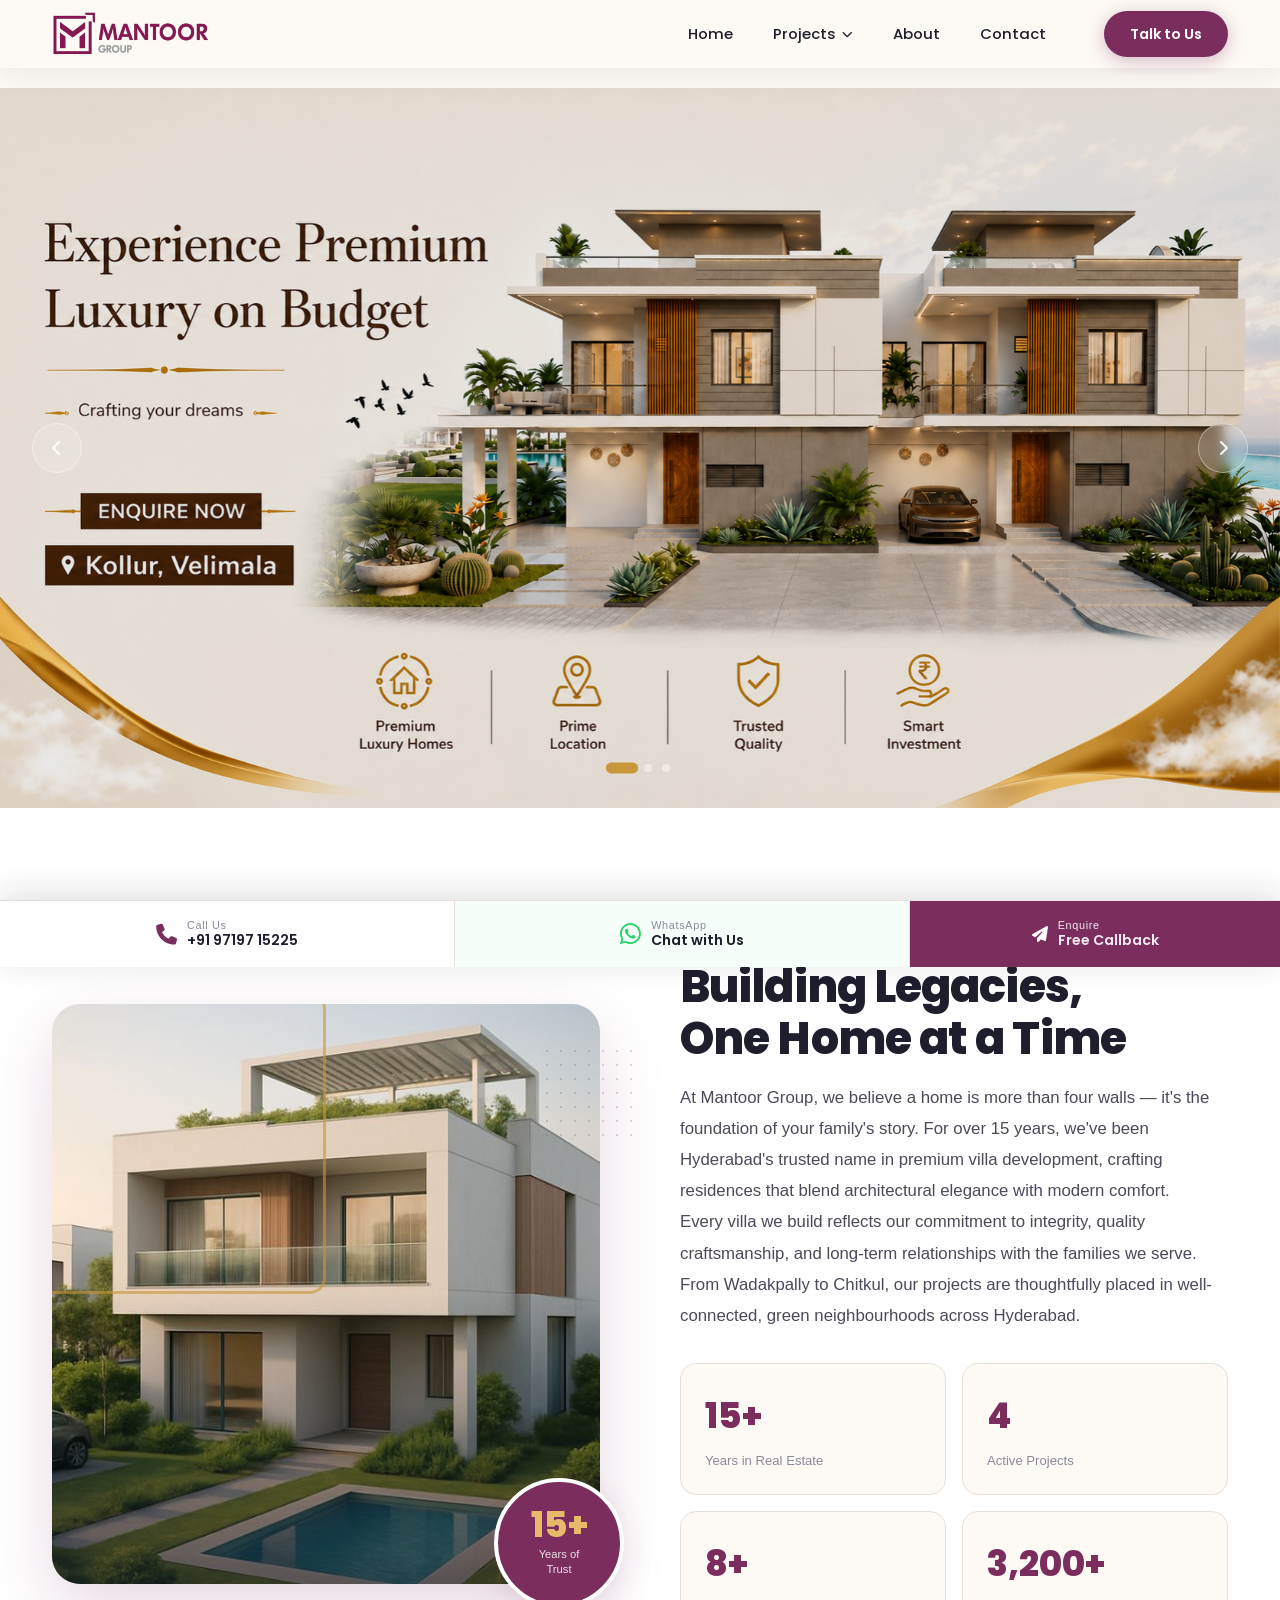
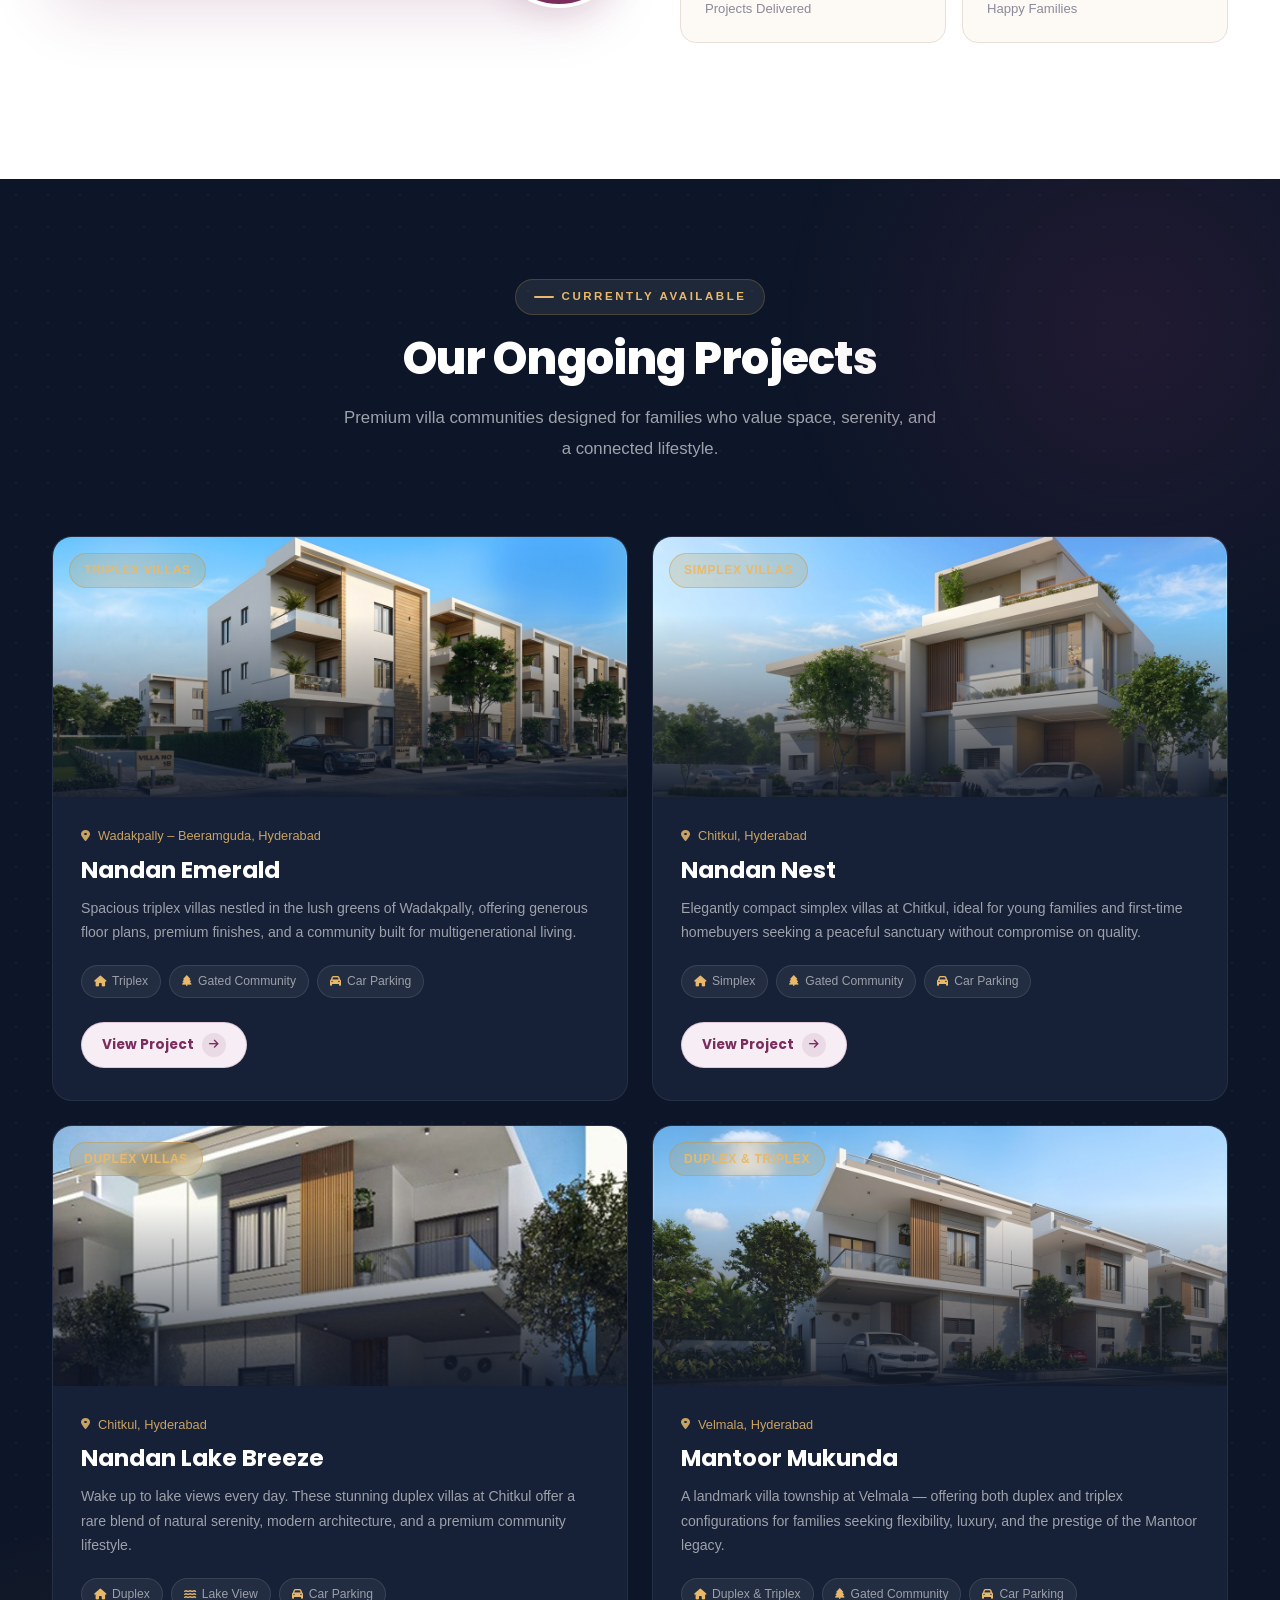
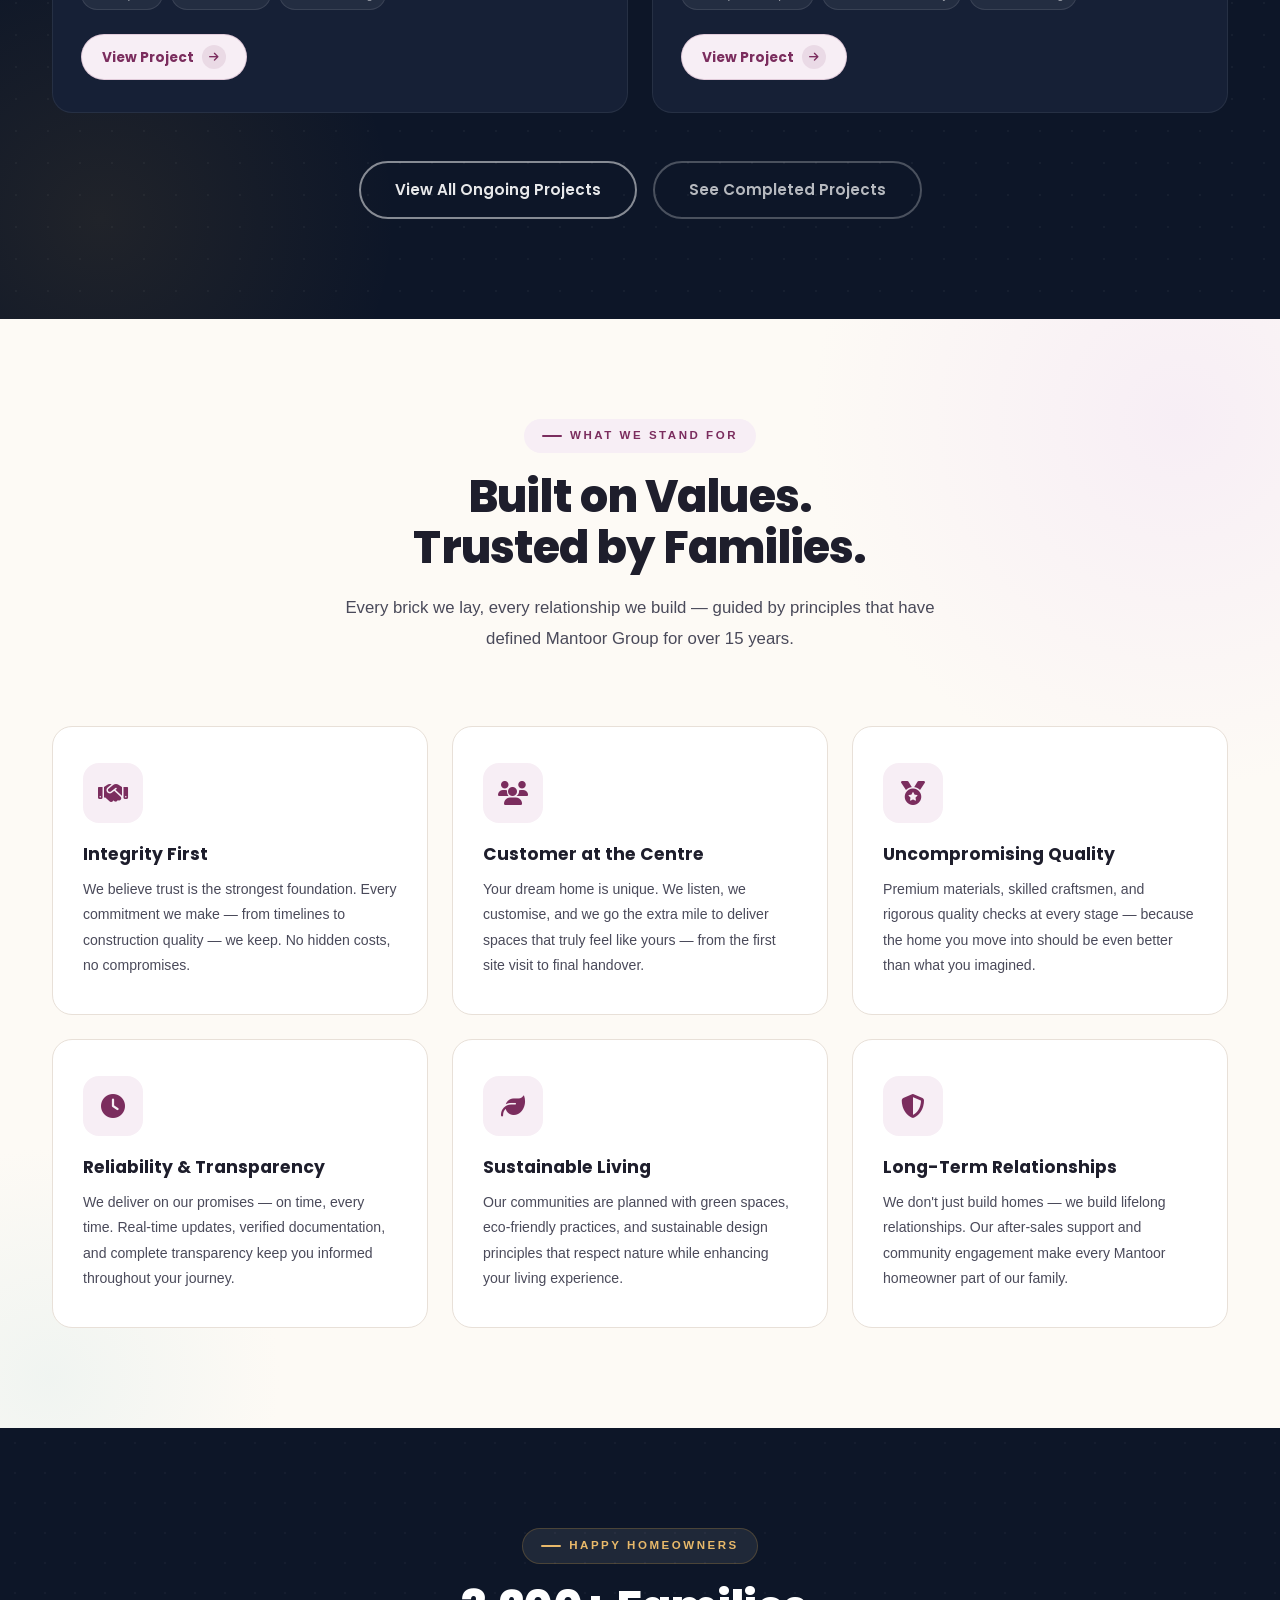
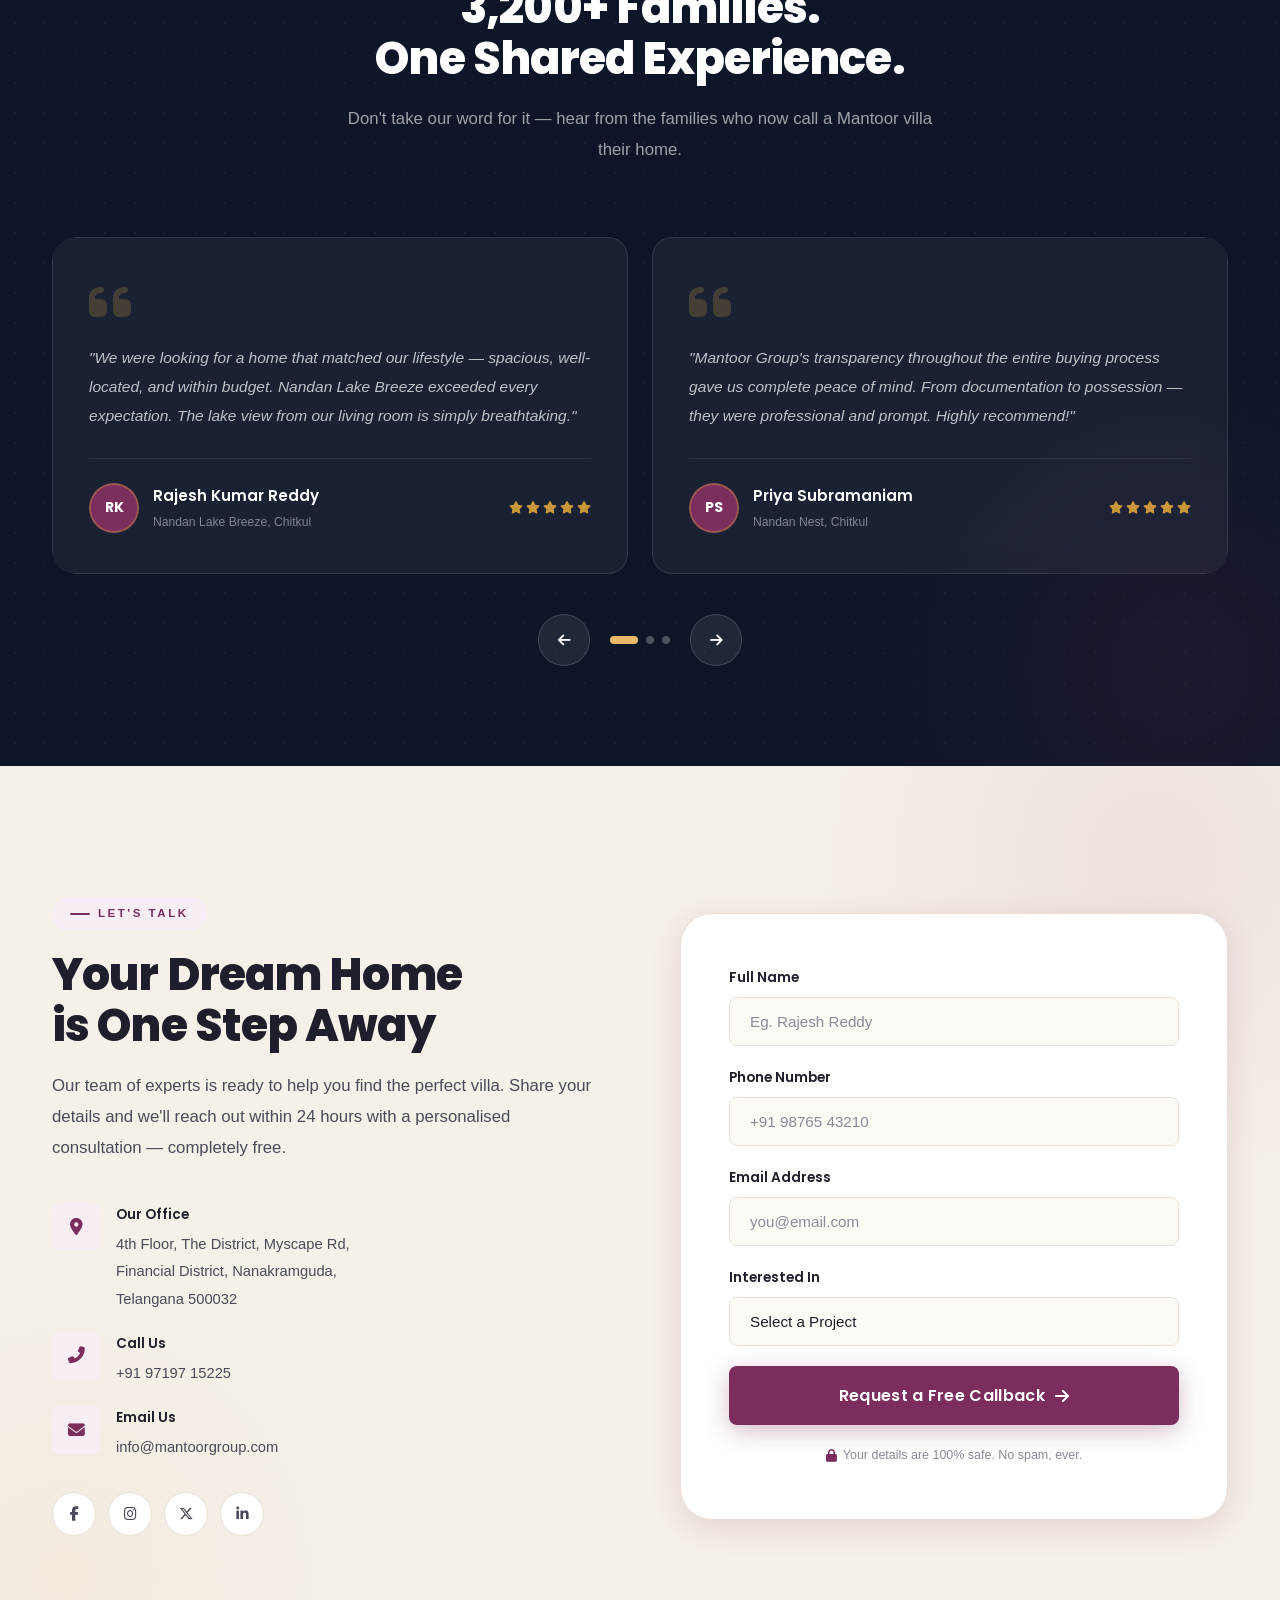
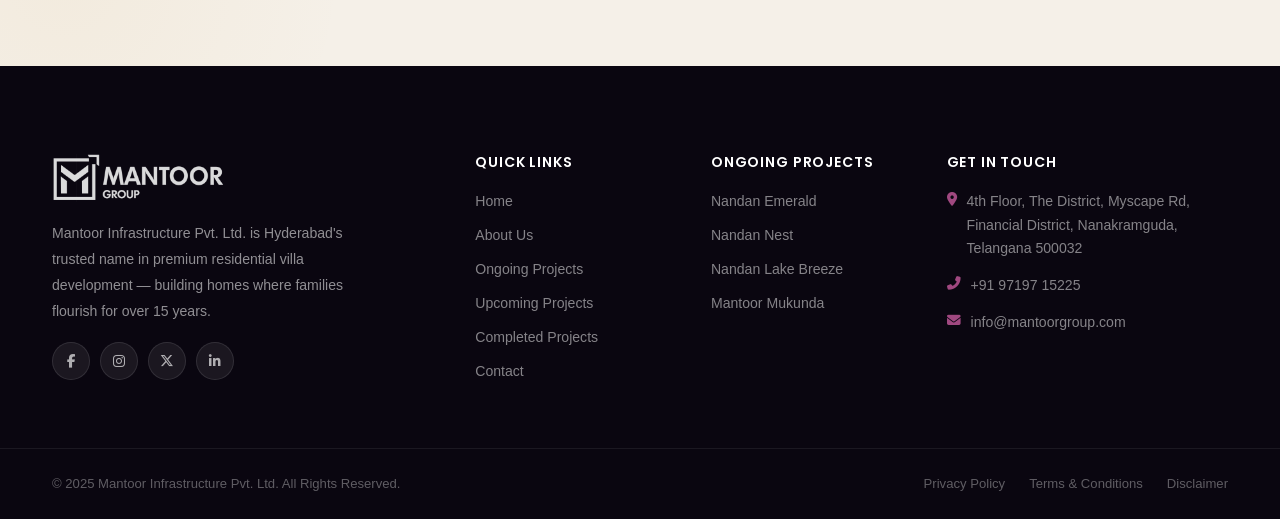
==== commit 1e9ee682: "Update project statistics in index and about pages to reflect current data; modify completed.html fo" ====
--- a/index.html
+++ b/index.html
@@ -137,7 +137,7 @@
               <p>Active Projects</p>
             </div>
             <div class="about-stat reveal">
-              <span class="astat-num" data-target="12">0</span><span>+</span>
+              <span class="astat-num" data-target="8">0</span><span>+</span>
               <p>Projects Delivered</p>
             </div>
             <div class="about-stat reveal">
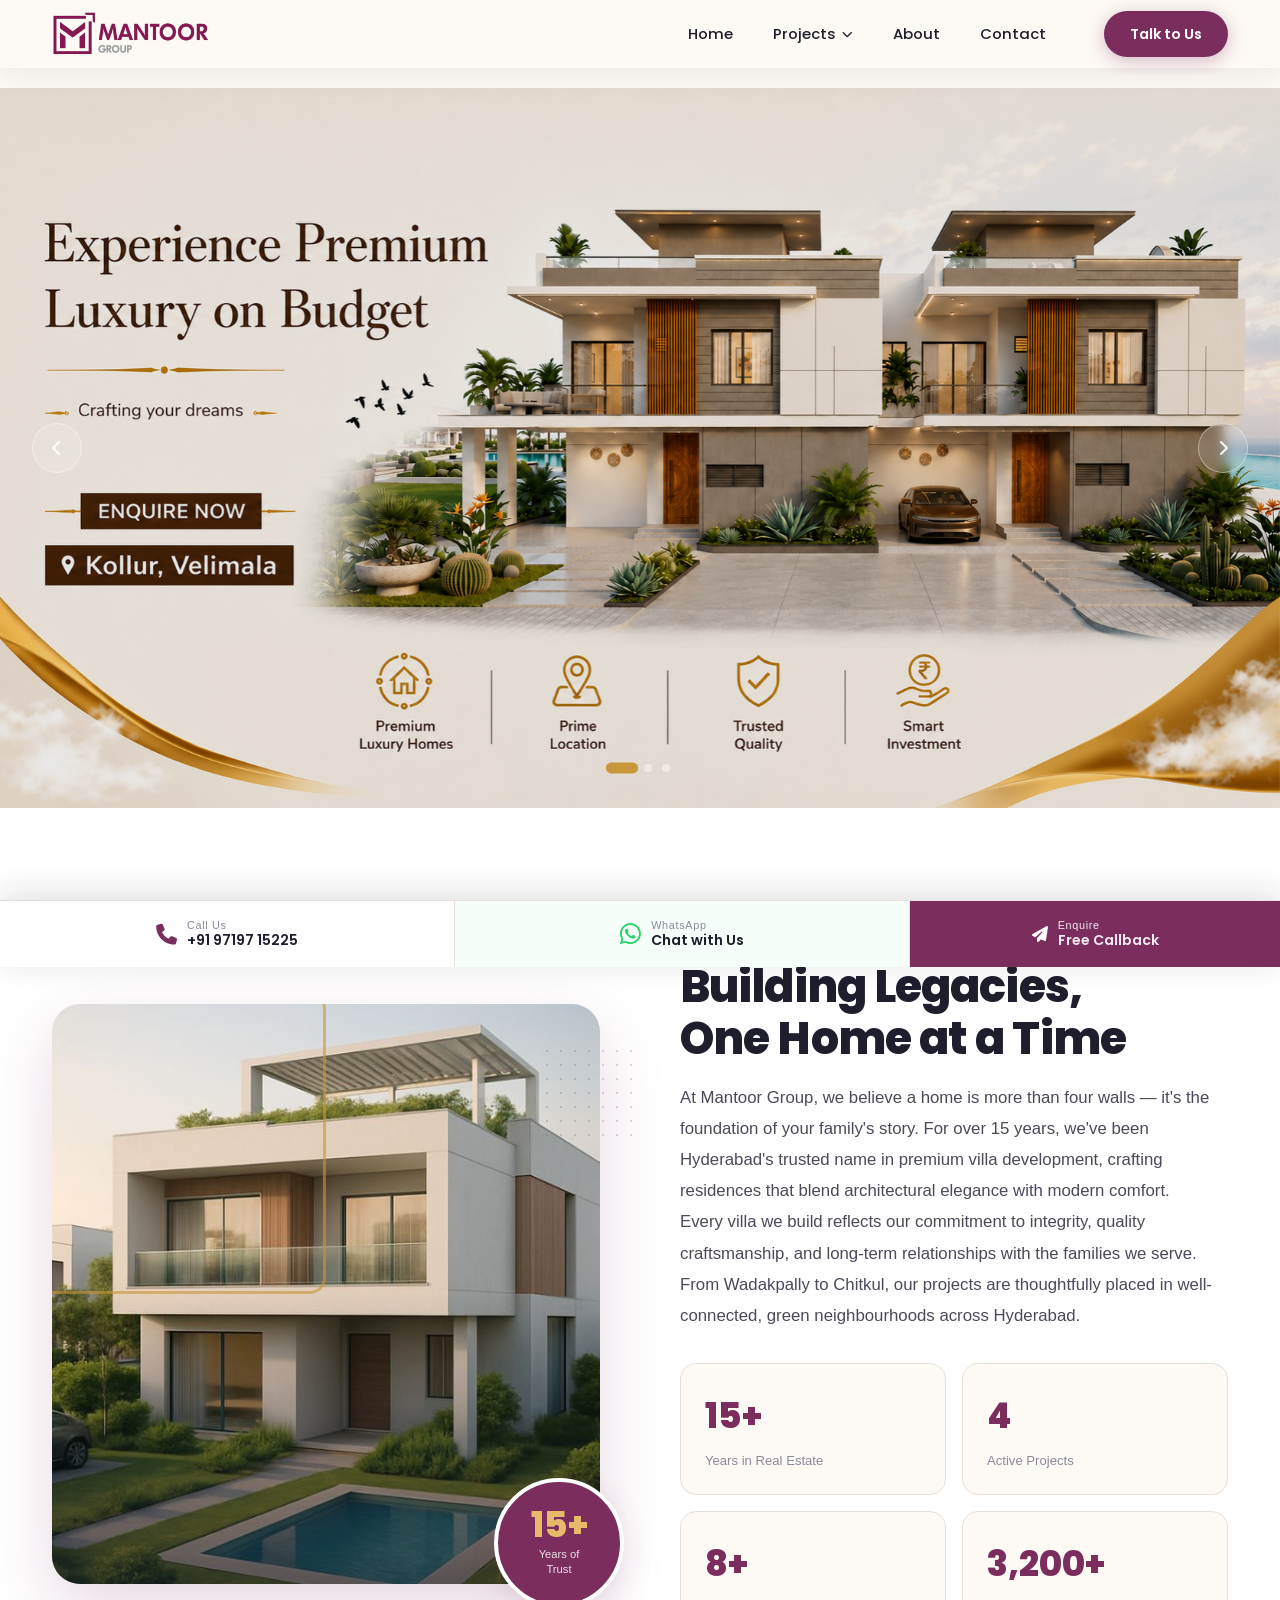
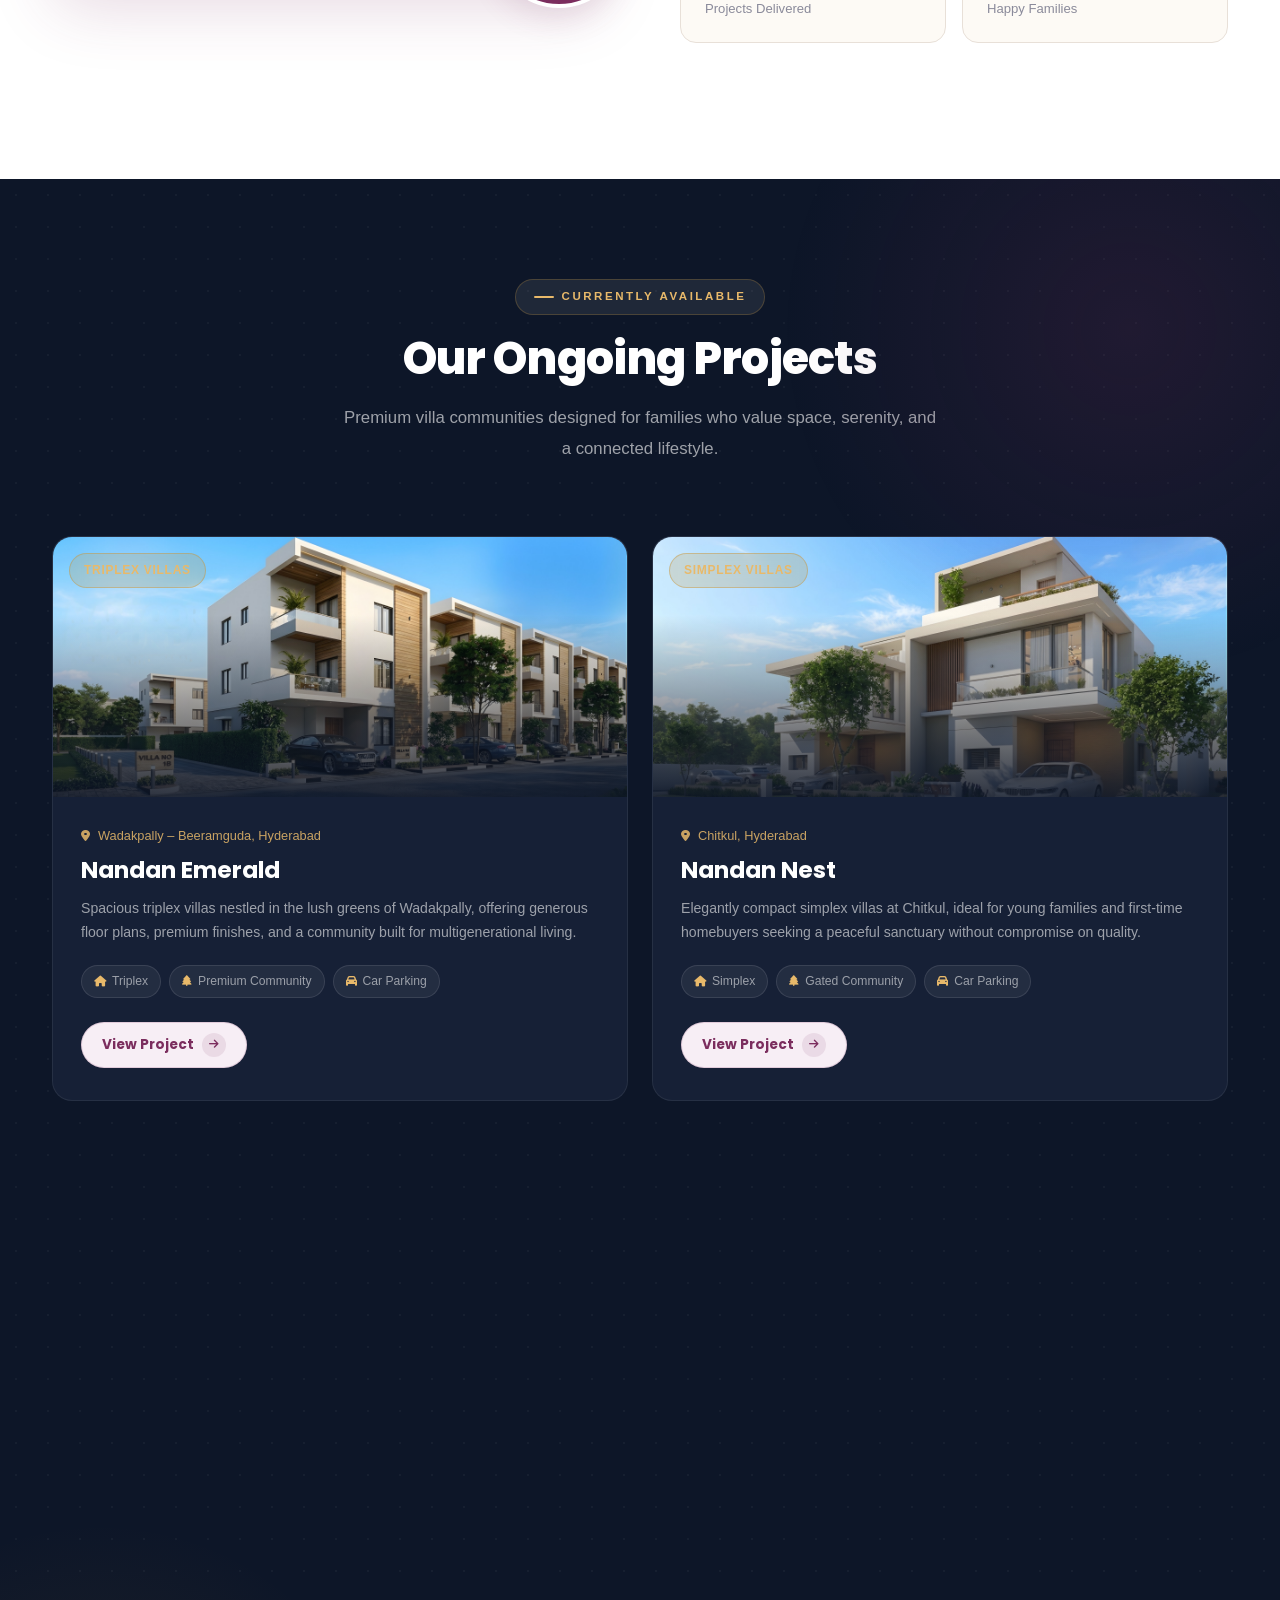
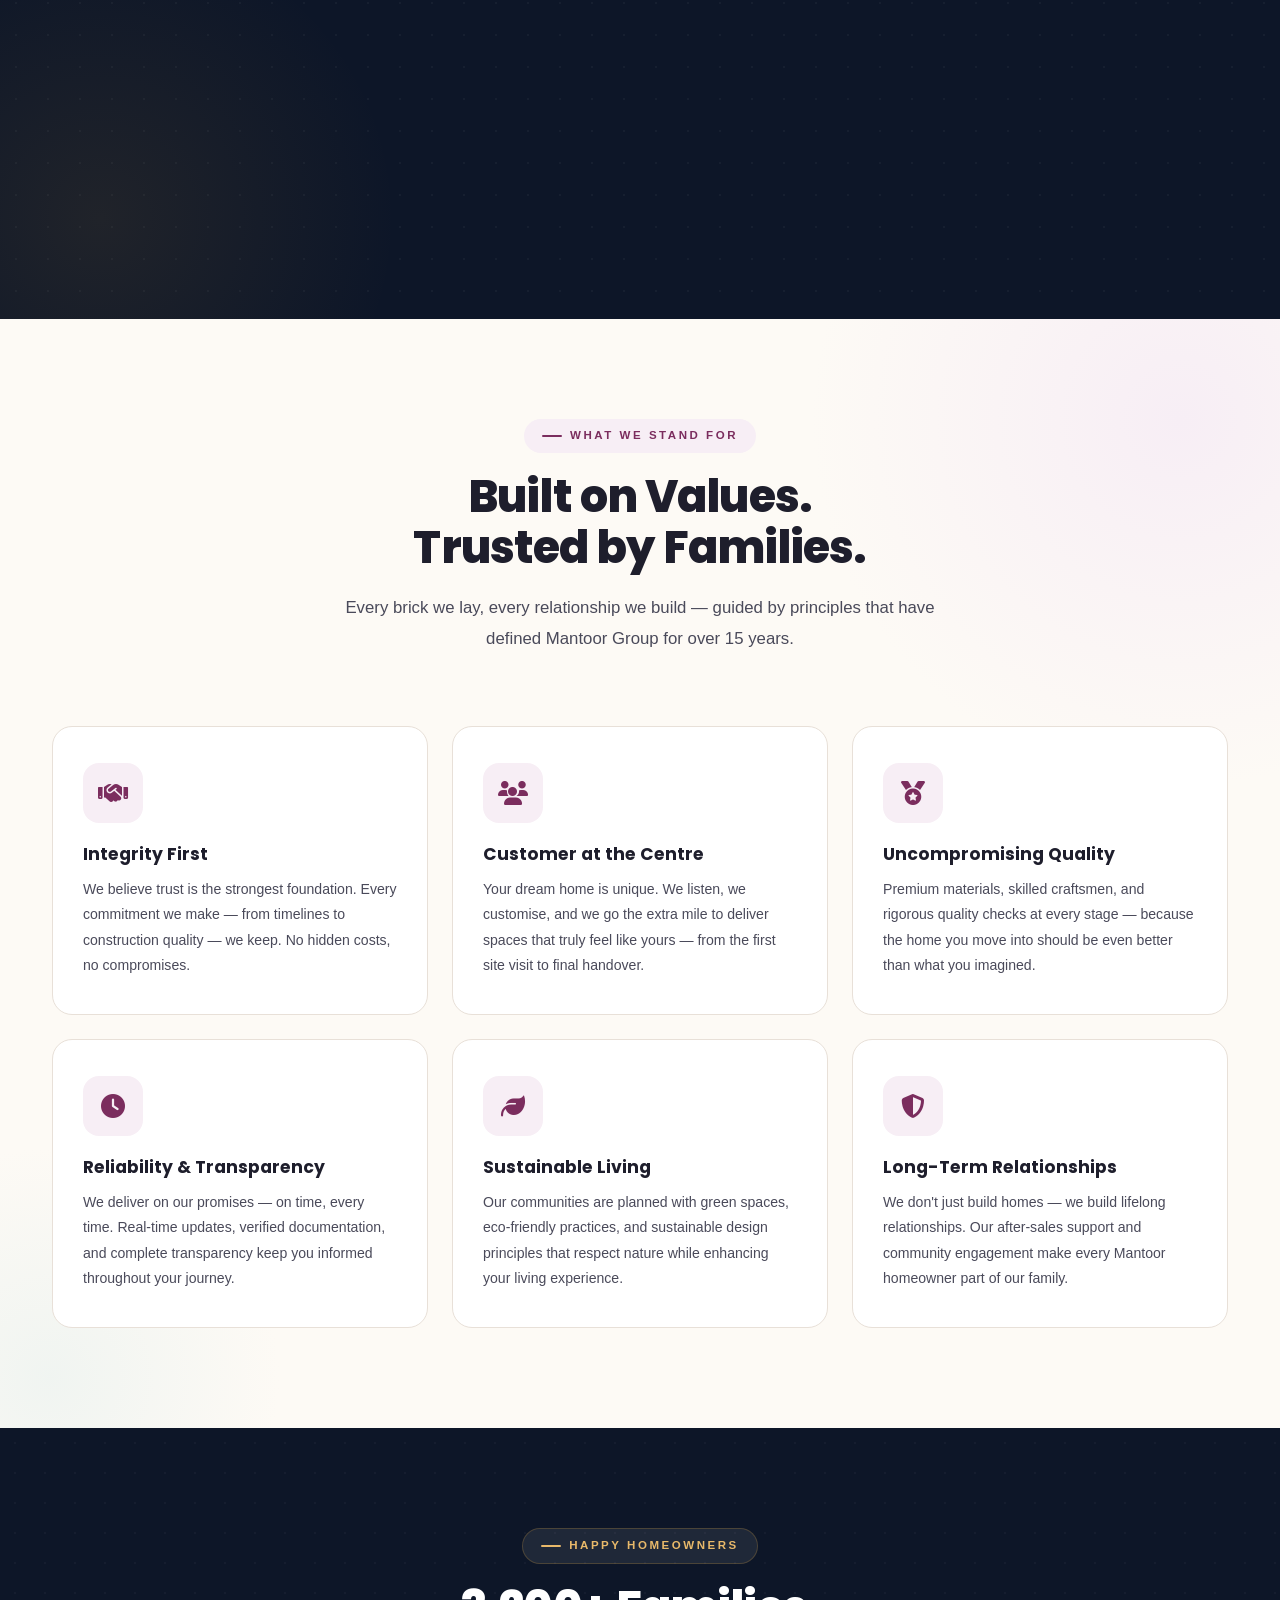
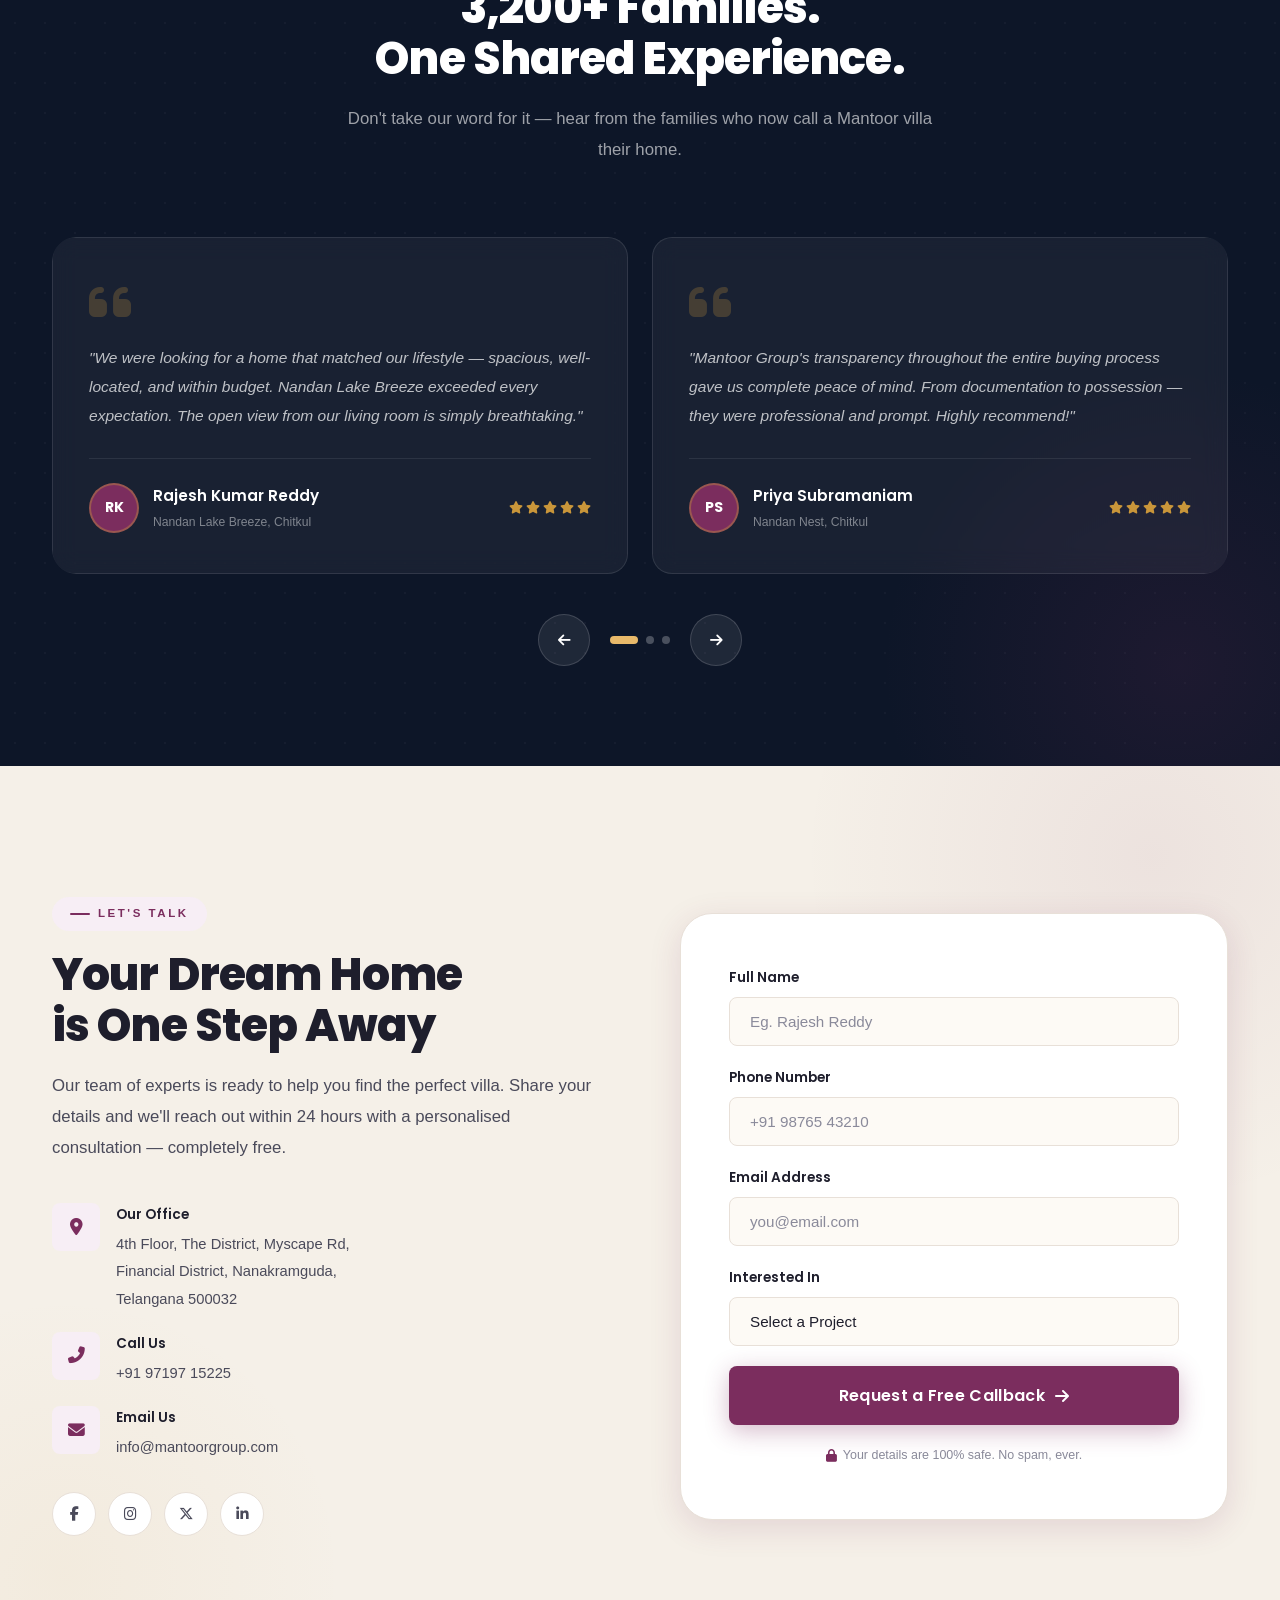
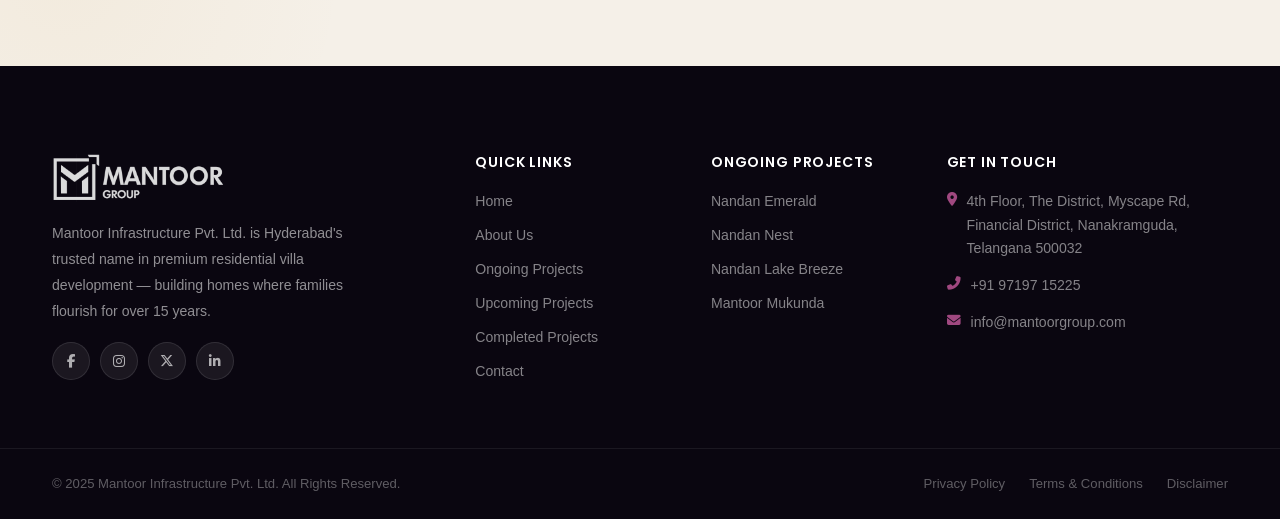
==== commit ddd0b94d: "Update project descriptions and features across multiple pages to emphasize triplex villas and enhan" ====
--- a/index.html
+++ b/index.html
@@ -179,7 +179,7 @@
             <p class="project-card-desc">Spacious triplex villas nestled in the lush greens of Wadakpally, offering generous floor plans, premium finishes, and a community built for multigenerational living.</p>
             <div class="project-features">
               <span><i class="fas fa-home"></i> Triplex</span>
-              <span><i class="fas fa-tree"></i> Gated Community</span>
+              <span><i class="fas fa-tree"></i> Premium Community</span>
               <span><i class="fas fa-car"></i> Car Parking</span>
             </div>
             <a href="pages/nandan-emerald.html" class="project-cta">View Project <i class="fas fa-arrow-right"></i></a>
@@ -218,10 +218,10 @@
               <span>Chitkul, Hyderabad</span>
             </div>
             <h3 class="project-card-title">Nandan Lake Breeze</h3>
-            <p class="project-card-desc">Wake up to lake views every day. These stunning duplex villas at Chitkul offer a rare blend of natural serenity, modern architecture, and a premium community lifestyle.</p>
+            <p class="project-card-desc">Wake up to serene open views every day. These stunning duplex villas at Chitkul offer a rare blend of natural serenity, modern architecture, and a premium community lifestyle.</p>
             <div class="project-features">
               <span><i class="fas fa-home"></i> Duplex</span>
-              <span><i class="fas fa-water"></i> Lake View</span>
+              <span><i class="fas fa-water"></i> Scenic Views</span>
               <span><i class="fas fa-car"></i> Car Parking</span>
             </div>
             <a href="pages/nandan-lake-breeze.html" class="project-cta">View Project <i class="fas fa-arrow-right"></i></a>
@@ -231,7 +231,7 @@
         <div class="project-card reveal">
           <div class="project-card-img">
             <div class="project-img-bg" style="background-image:url('images/home-ongoing-projects/mukunda.jpeg');background-size:cover;background-position:center;"></div>
-            <div class="project-badge-tag">Duplex &amp; Triplex</div>
+            <div class="project-badge-tag">Triplex Villas</div>
           </div>
           <div class="project-card-body">
             <div class="project-card-meta">
@@ -239,9 +239,9 @@
               <span>Velmala, Hyderabad</span>
             </div>
             <h3 class="project-card-title">Mantoor Mukunda</h3>
-            <p class="project-card-desc">A landmark villa township at Velmala — offering both duplex and triplex configurations for families seeking flexibility, luxury, and the prestige of the Mantoor legacy.</p>
+            <p class="project-card-desc">A landmark villa township at Velmala — offering spacious triplex villas for families seeking luxury, generous living, and the prestige of the Mantoor legacy.</p>
             <div class="project-features">
-              <span><i class="fas fa-home"></i> Duplex &amp; Triplex</span>
+              <span><i class="fas fa-home"></i> Triplex</span>
               <span><i class="fas fa-tree"></i> Gated Community</span>
               <span><i class="fas fa-car"></i> Car Parking</span>
             </div>
@@ -335,7 +335,7 @@
 
           <div class="testimonial-card">
             <div class="testimonial-quote"><i class="fas fa-quote-left"></i></div>
-            <p>"We were looking for a home that matched our lifestyle — spacious, well-located, and within budget. Nandan Lake Breeze exceeded every expectation. The lake view from our living room is simply breathtaking."</p>
+            <p>"We were looking for a home that matched our lifestyle — spacious, well-located, and within budget. Nandan Lake Breeze exceeded every expectation. The open view from our living room is simply breathtaking."</p>
             <div class="testimonial-author">
               <div class="author-avatar">RK</div>
               <div>
@@ -410,7 +410,7 @@
 
           <div class="testimonial-card">
             <div class="testimonial-quote"><i class="fas fa-quote-left"></i></div>
-            <p>"From the very first site visit to getting our keys, the Mantoor team never left us guessing. The villa is exactly as promised — beautifully finished, spacious, and in a thriving gated community. Worth every rupee."</p>
+            <p>"From the very first site visit to getting our keys, the Mantoor team never left us guessing. The villa is exactly as promised — beautifully finished, spacious, and in a thriving premium community. Worth every rupee."</p>
             <div class="testimonial-author">
               <div class="author-avatar">LR</div>
               <div>
@@ -503,7 +503,7 @@
                 <option>Nandan Emerald (Triplex Villas)</option>
                 <option>Nandan Nest (Simplex Villas)</option>
                 <option>Nandan Lake Breeze (Duplex Villas)</option>
-                <option>Mantoor Mukunda (Duplex &amp; Triplex)</option>
+                <option>Mantoor Mukunda (Triplex Villas)</option>
                 <option>Not sure yet — need guidance</option>
               </select>
             </div>
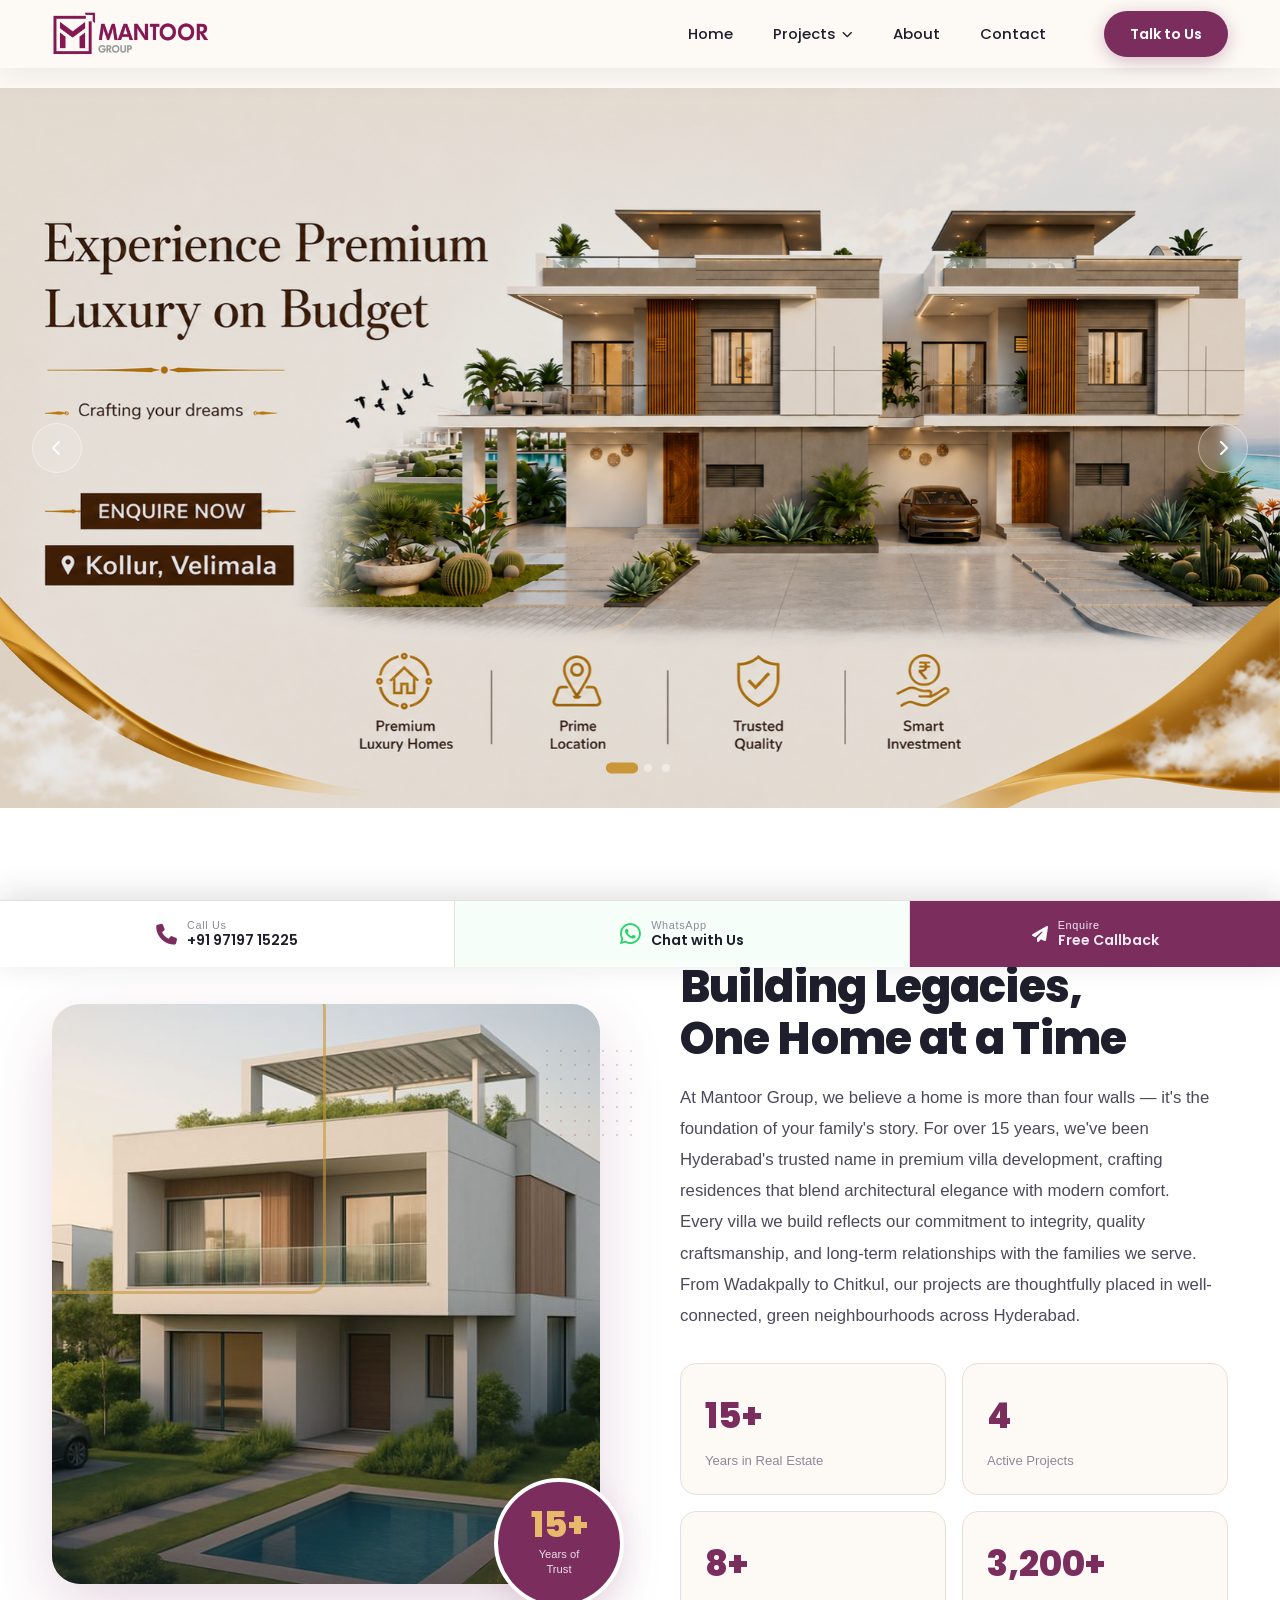
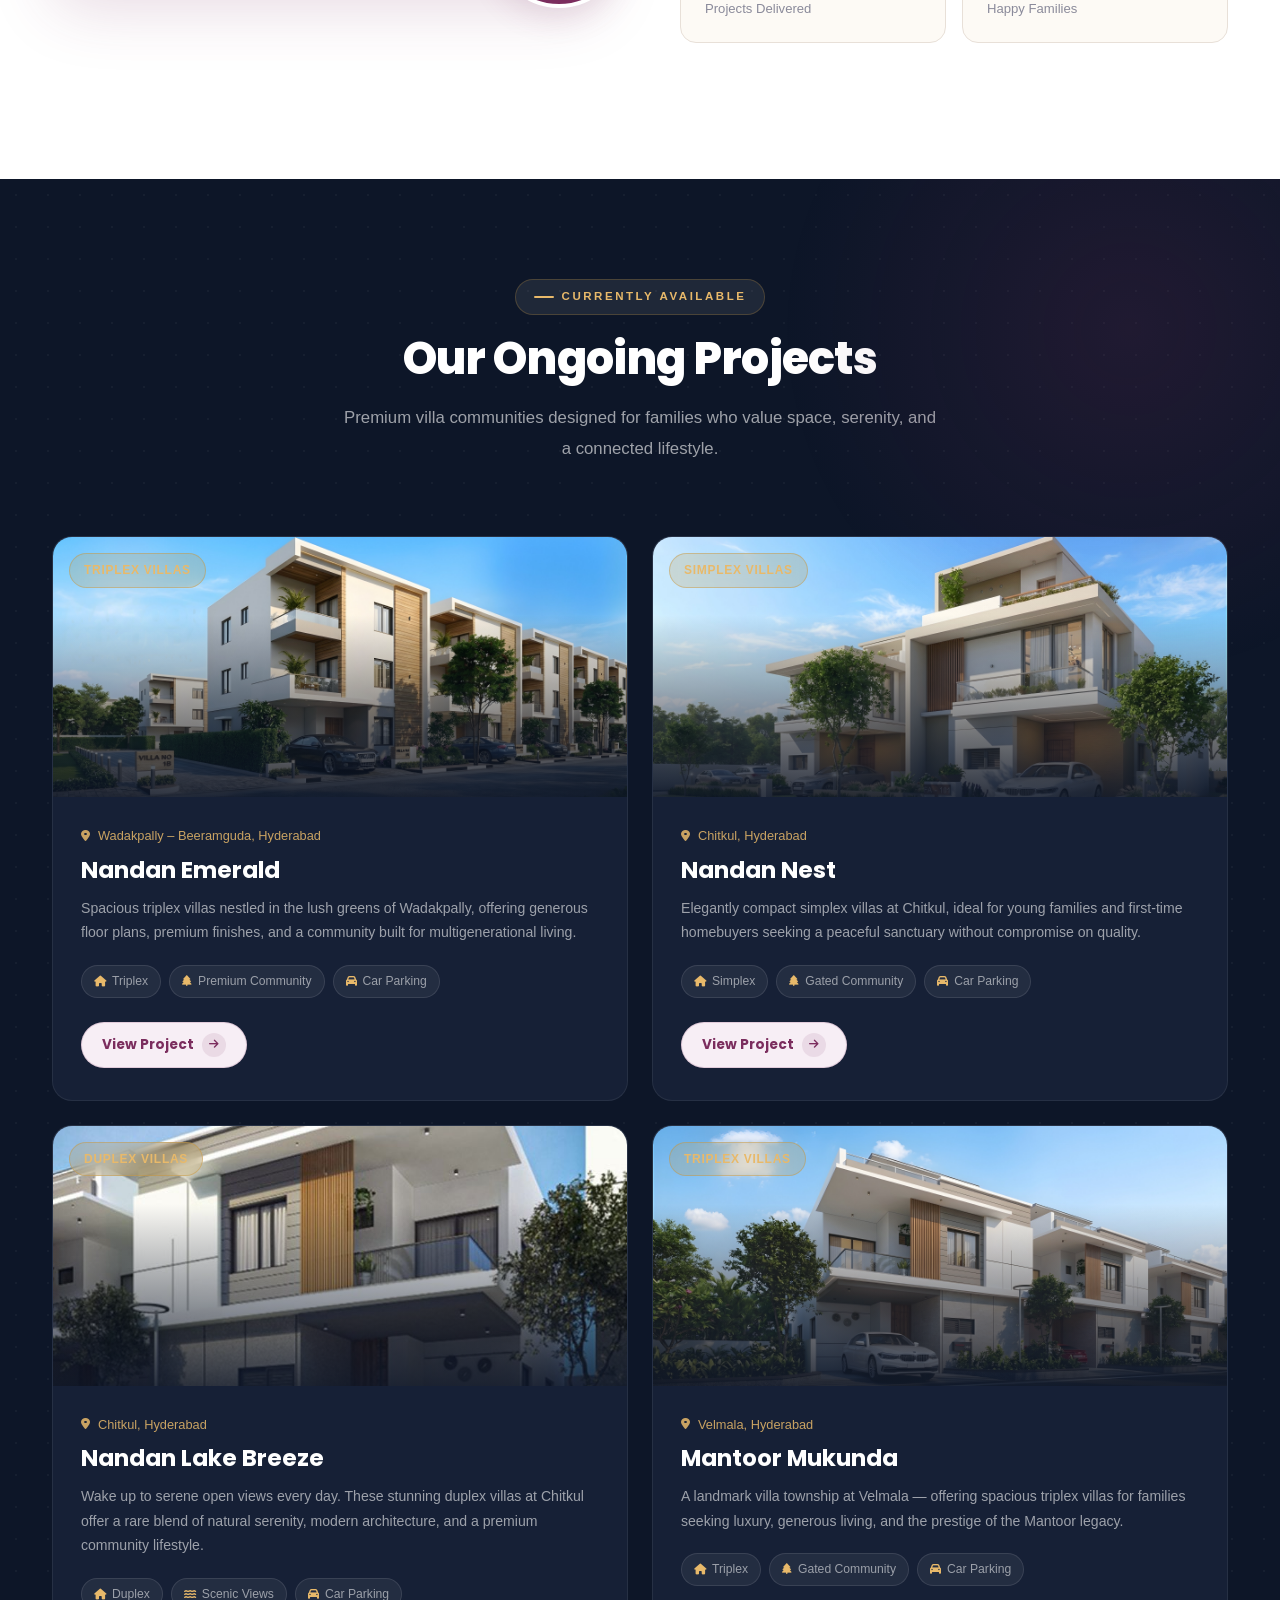
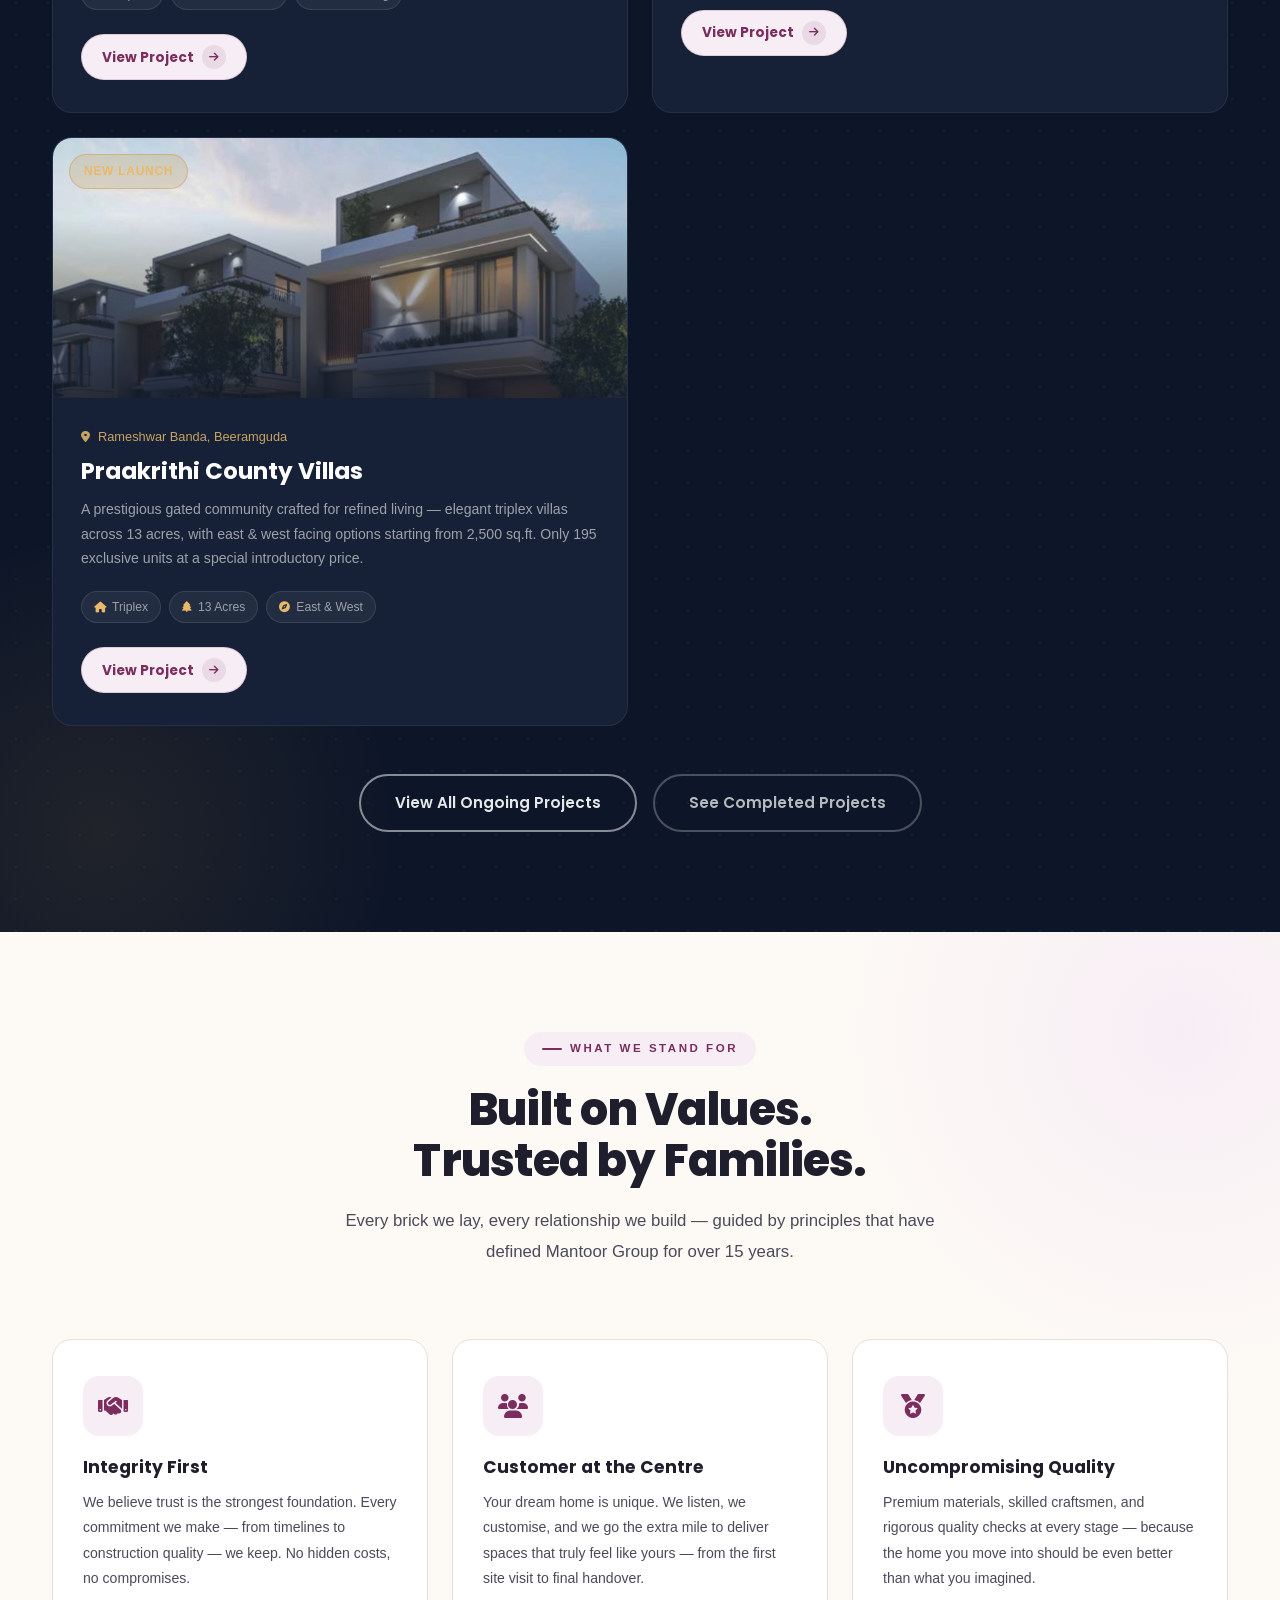
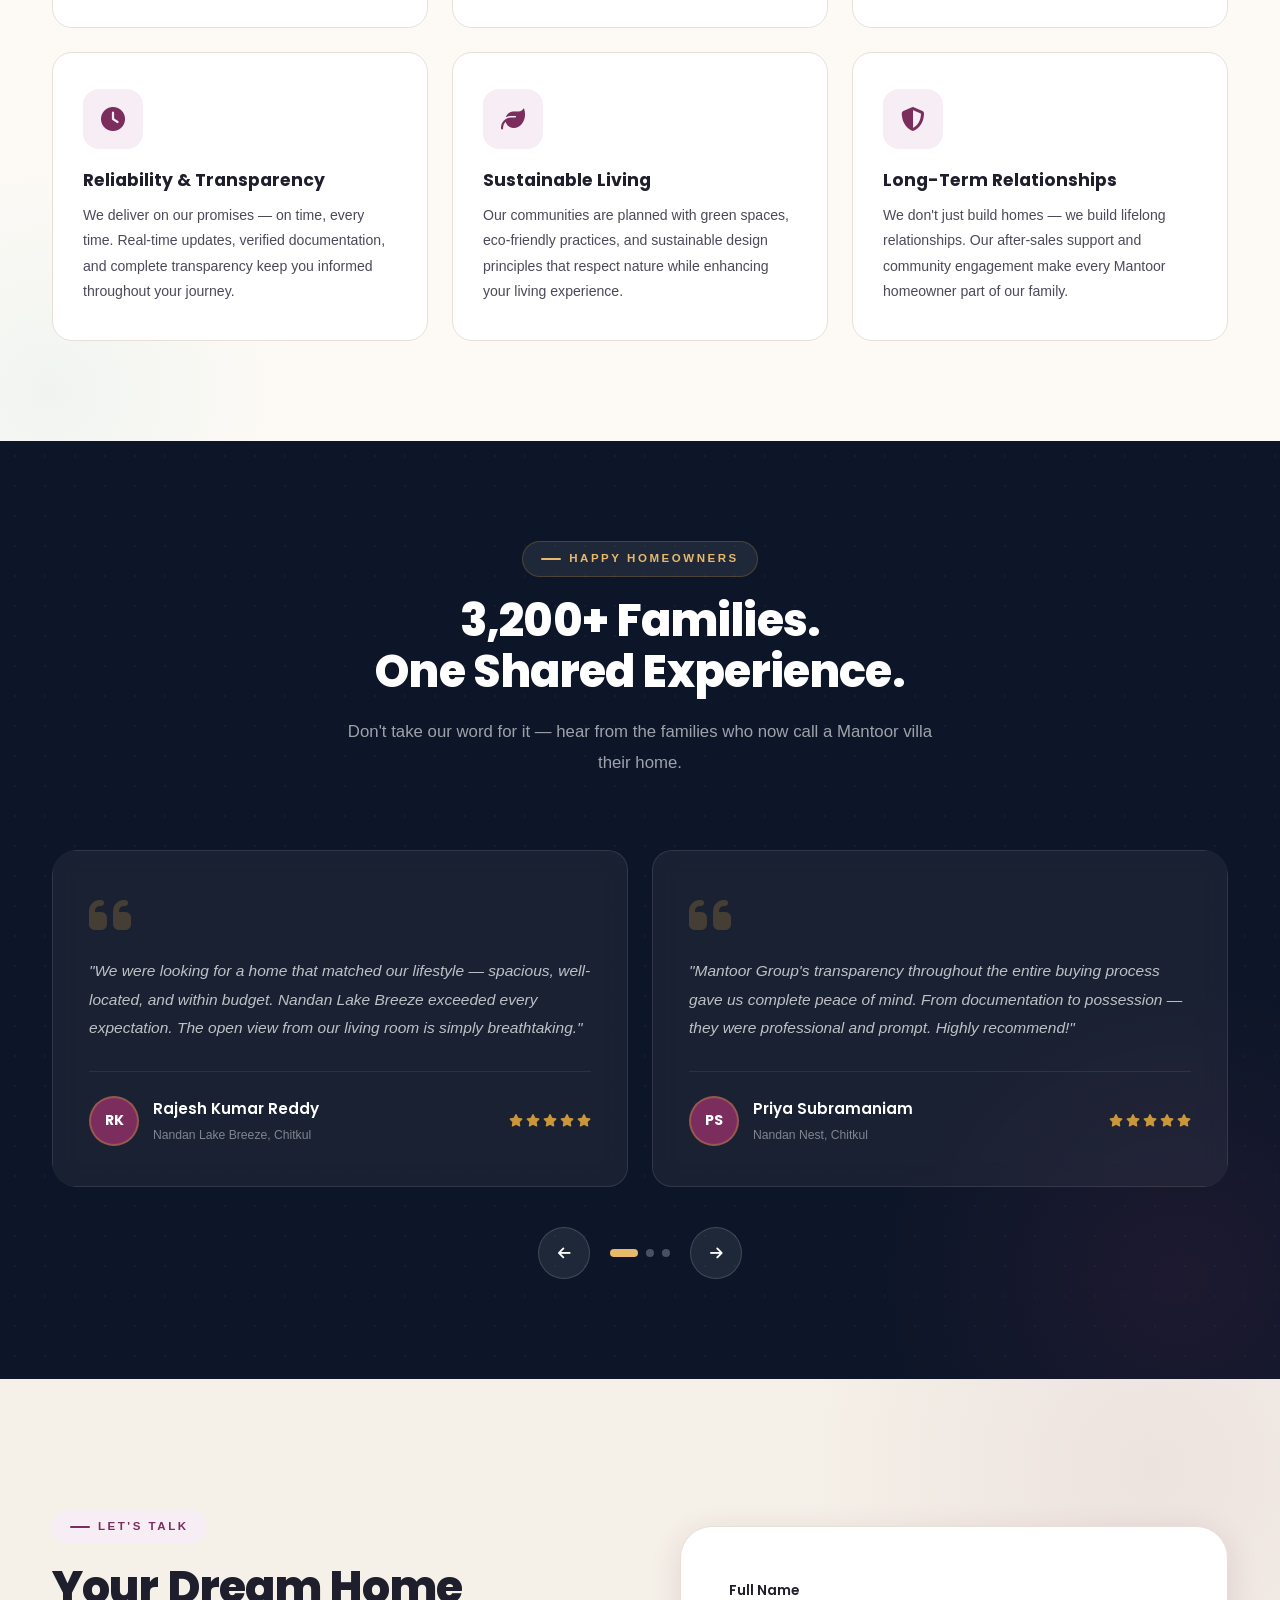
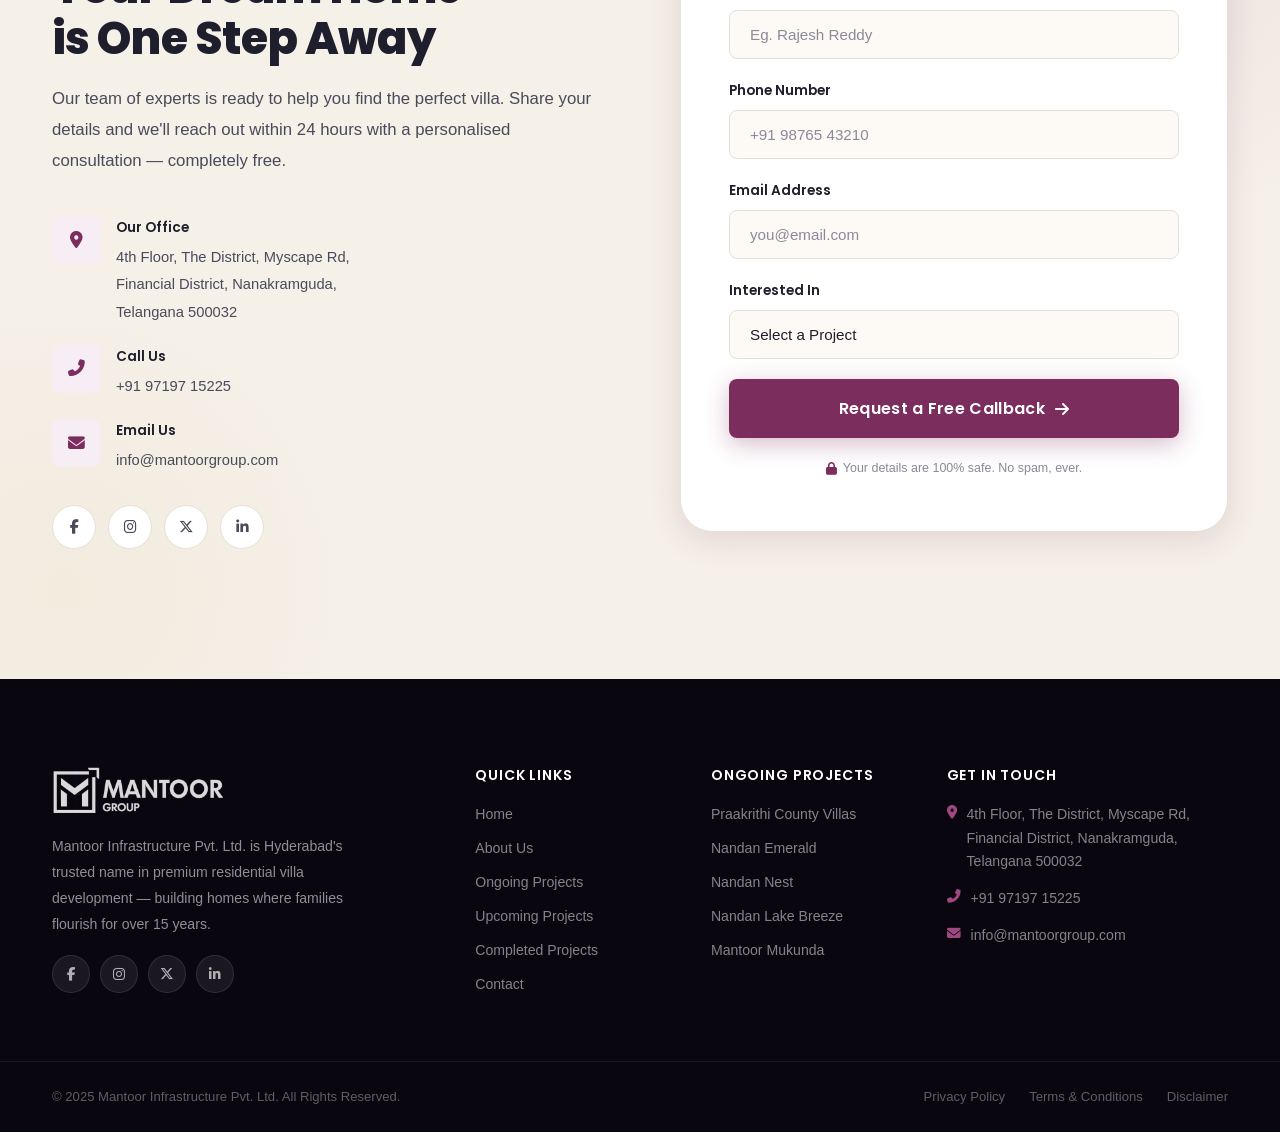
==== commit 5728b5ca: "Update HTML structure and styles across multiple pages; enhance image handling in CSS, and modify pr" ====
--- a/index.html
+++ b/index.html
@@ -1,620 +1,964 @@
-<!DOCTYPE html>
+<!doctype html>
 <html lang="en">
-<head>
-  <meta charset="UTF-8" />
-  <meta name="viewport" content="width=device-width, initial-scale=1.0" />
-  <title>Mantoor Group | Premium Villa Living in Hyderabad</title>
-  <meta name="description" content="Mantoor Group builds thoughtfully designed duplex & triplex villas for modern family living across Hyderabad. 15+ years of excellence, 3200+ happy families." />
-
-  <!-- Fonts -->
-  <link rel="preconnect" href="https://fonts.googleapis.com" />
-  <link rel="preconnect" href="https://fonts.gstatic.com" crossorigin />
-  <link href="https://fonts.googleapis.com/css2?family=Poppins:wght@300;400;500;600;700;800&family=Google+Sans:wght@400;500;700&display=swap" rel="stylesheet" />
-
-  <!-- Icons -->
-  <link rel="stylesheet" href="https://cdnjs.cloudflare.com/ajax/libs/font-awesome/6.5.0/css/all.min.css" />
-
-  <link rel="stylesheet" href="css/style.css" />
-  <link rel="icon" type="image/png" href="images/mantoor-logo.png" />
-</head>
-<body>
-
-  <!-- ═══════════════════════════════════════════════
+  <head>
+    <meta charset="UTF-8" />
+    <meta name="viewport" content="width=device-width, initial-scale=1.0" />
+    <title>Mantoor Group | Premium Villa Living in Hyderabad</title>
+    <meta
+      name="description"
+      content="Mantoor Group builds thoughtfully designed duplex & triplex villas for modern family living across Hyderabad. 15+ years of excellence, 3200+ happy families."
+    />
+
+    <!-- Fonts -->
+    <link rel="preconnect" href="https://fonts.googleapis.com" />
+    <link rel="preconnect" href="https://fonts.gstatic.com" crossorigin />
+    <link
+      href="https://fonts.googleapis.com/css2?family=Poppins:wght@300;400;500;600;700;800&family=Google+Sans:wght@400;500;700&display=swap"
+      rel="stylesheet"
+    />
+
+    <!-- Icons -->
+    <link
+      rel="stylesheet"
+      href="https://cdnjs.cloudflare.com/ajax/libs/font-awesome/6.5.0/css/all.min.css"
+    />
+
+    <link rel="stylesheet" href="css/style.css" />
+    <link rel="icon" type="image/png" href="images/mantoor-logo.png" />
+  </head>
+  <body>
+    <!-- ═══════════════════════════════════════════════
        FLOATING NAVBAR
   ═══════════════════════════════════════════════ -->
-  <header class="navbar" id="navbar">
-    <div class="nav-container">
-      <a href="index.html" class="nav-logo">
+    <header class="navbar" id="navbar">
+      <div class="nav-container">
+        <a href="index.html" class="nav-logo">
+          <img src="images/mantoor-logo.png" alt="Mantoor Group" />
+        </a>
+        <nav class="nav-links-desktop">
+          <a href="index.html">Home</a>
+          <div class="nav-dropdown">
+            <a href="#projects">Projects <i class="fas fa-chevron-down"></i></a>
+            <div class="dropdown-menu">
+              <a href="pages/ongoing.html">Ongoing Projects</a>
+              <a href="pages/upcoming.html">Upcoming Projects</a>
+              <a href="pages/completed.html">Completed Projects</a>
+            </div>
+          </div>
+          <a href="pages/about.html">About</a>
+          <a href="pages/contact.html">Contact</a>
+        </nav>
+        <a href="tel:+919719715225" class="nav-cta">Talk to Us</a>
+        <button class="hamburger" id="hamburgerBtn" aria-label="Open Menu">
+          <span></span><span></span><span></span>
+        </button>
+      </div>
+    </header>
+
+    <!-- Mobile Slide-in Menu -->
+    <div class="mobile-overlay" id="mobileOverlay"></div>
+    <nav class="mobile-menu" id="mobileMenu">
+      <button class="mobile-close" id="mobileClose">
+        <i class="fas fa-times"></i>
+      </button>
+      <div class="mobile-logo">
         <img src="images/mantoor-logo.png" alt="Mantoor Group" />
-      </a>
-      <nav class="nav-links-desktop">
-        <a href="index.html">Home</a>
-        <div class="nav-dropdown">
-          <a href="#projects">Projects <i class="fas fa-chevron-down"></i></a>
-          <div class="dropdown-menu">
-            <a href="pages/ongoing.html">Ongoing Projects</a>
-            <a href="pages/upcoming.html">Upcoming Projects</a>
-            <a href="pages/completed.html">Completed Projects</a>
-          </div>
-        </div>
-        <a href="pages/about.html">About</a>
-        <a href="pages/contact.html">Contact</a>
-      </nav>
-      <a href="tel:+919719715225" class="nav-cta">Talk to Us</a>
-      <button class="hamburger" id="hamburgerBtn" aria-label="Open Menu">
-        <span></span><span></span><span></span>
-      </button>
-    </div>
-  </header>
-
-  <!-- Mobile Slide-in Menu -->
-  <div class="mobile-overlay" id="mobileOverlay"></div>
-  <nav class="mobile-menu" id="mobileMenu">
-    <button class="mobile-close" id="mobileClose"><i class="fas fa-times"></i></button>
-    <div class="mobile-logo">
-      <img src="images/mantoor-logo.png" alt="Mantoor Group" />
-    </div>
-    <ul>
-      <li><a href="index.html" class="mobile-link">Home</a></li>
-      <li class="mobile-dropdown-parent">
-        <button class="mobile-dropdown-toggle">Projects <i class="fas fa-chevron-down"></i></button>
-        <ul class="mobile-dropdown">
-          <li><a href="pages/ongoing.html" class="mobile-link">Ongoing Projects</a></li>
-          <li><a href="pages/upcoming.html" class="mobile-link">Upcoming Projects</a></li>
-          <li><a href="pages/completed.html" class="mobile-link">Completed Projects</a></li>
-        </ul>
-      </li>
-      <li><a href="pages/about.html" class="mobile-link">About</a></li>
-      <li><a href="pages/contact.html" class="mobile-link">Contact</a></li>
-    </ul>
-    <div class="mobile-menu-footer">
-      <a href="tel:+919719715225" class="btn-primary">Call Us Now</a>
-      <a href="https://wa.me/919719715225" target="_blank" class="btn-whatsapp"><i class="fab fa-whatsapp"></i> WhatsApp</a>
-    </div>
-  </nav>
-
-  <!-- ═══════════════════════════════════════════════
+      </div>
+      <ul>
+        <li><a href="index.html" class="mobile-link">Home</a></li>
+        <li class="mobile-dropdown-parent">
+          <button class="mobile-dropdown-toggle">
+            Projects <i class="fas fa-chevron-down"></i>
+          </button>
+          <ul class="mobile-dropdown">
+            <li>
+              <a href="pages/ongoing.html" class="mobile-link"
+                >Ongoing Projects</a
+              >
+            </li>
+            <li>
+              <a href="pages/upcoming.html" class="mobile-link"
+                >Upcoming Projects</a
+              >
+            </li>
+            <li>
+              <a href="pages/completed.html" class="mobile-link"
+                >Completed Projects</a
+              >
+            </li>
+          </ul>
+        </li>
+        <li><a href="pages/about.html" class="mobile-link">About</a></li>
+        <li><a href="pages/contact.html" class="mobile-link">Contact</a></li>
+      </ul>
+      <div class="mobile-menu-footer">
+        <a href="tel:+919719715225" class="btn-primary">Call Us Now</a>
+        <a
+          href="https://wa.me/919719715225"
+          target="_blank"
+          class="btn-whatsapp"
+          ><i class="fab fa-whatsapp"></i> WhatsApp</a
+        >
+      </div>
+    </nav>
+
+    <!-- ═══════════════════════════════════════════════
        SECTION 1: HERO — CAROUSEL
   ═══════════════════════════════════════════════ -->
-  <section class="hero-carousel" id="home">
-    <div class="hc-slides">
-      <div class="hc-slide active"
-           data-desktop="images/banners/system/muk website.png"
-           data-mobile="images/banners/mobile/muk.png">
-        <img class="hc-slide-img" src="images/banners/system/muk website.png" alt="Mantoor Group Banner" />
-      </div>
-      <div class="hc-slide"
-           data-desktop="images/banners/system/Wadakpally (1).png"
-           data-mobile="images/banners/mobile/wadakaplly.png">
-        <img class="hc-slide-img" src="images/banners/system/Wadakpally (1).png" alt="Mantoor Group Banner" />
-      </div>
-      <div class="hc-slide"
-           data-desktop="images/banners/system/Chitkul (1).png"
-           data-mobile="images/banners/mobile/chitkull.png">
-        <img class="hc-slide-img" src="images/banners/system/Chitkul (1).png" alt="Mantoor Group Banner" />
-      </div>
-    </div>
-    <div class="hc-overlay"></div>
-    <button class="hc-btn hc-prev" aria-label="Previous slide"><i class="fas fa-chevron-left"></i></button>
-    <button class="hc-btn hc-next" aria-label="Next slide"><i class="fas fa-chevron-right"></i></button>
-    <div class="hc-dots"></div>
-  </section>
-
-  <!-- ═══════════════════════════════════════════════
+    <section class="hero-carousel" id="home">
+      <div class="hc-slides">
+        <div
+          class="hc-slide active"
+          data-desktop="images/banners/system/muk website.png"
+          data-mobile="images/banners/mobile/muk.png"
+        >
+          <img
+            class="hc-slide-img"
+            src="images/banners/system/muk website.png"
+            alt="Mantoor Group Banner"
+          />
+        </div>
+        <div
+          class="hc-slide"
+          data-desktop="images/banners/system/Wadakpally (1).png"
+          data-mobile="images/banners/mobile/wadakaplly.png"
+        >
+          <img
+            class="hc-slide-img"
+            src="images/banners/system/Wadakpally (1).png"
+            alt="Mantoor Group Banner"
+          />
+        </div>
+        <div
+          class="hc-slide"
+          data-desktop="images/banners/system/Chitkul (1).png"
+          data-mobile="images/banners/mobile/chitkull.png"
+        >
+          <img
+            class="hc-slide-img"
+            src="images/banners/system/Chitkul (1).png"
+            alt="Mantoor Group Banner"
+          />
+        </div>
+      </div>
+      <div class="hc-overlay"></div>
+      <button class="hc-btn hc-prev" aria-label="Previous slide">
+        <i class="fas fa-chevron-left"></i>
+      </button>
+      <button class="hc-btn hc-next" aria-label="Next slide">
+        <i class="fas fa-chevron-right"></i>
+      </button>
+      <div class="hc-dots"></div>
+    </section>
+
+    <!-- ═══════════════════════════════════════════════
        SECTION 2: ABOUT US
   ═══════════════════════════════════════════════ -->
-  <section class="about-section" id="about">
-    <div class="container">
-      <div class="about-grid">
-        <div class="about-visual reveal-left">
-          <div class="about-img-frame">
-            <div class="about-img-fill"></div>
-          </div>
-          <div class="about-badge-float">
-            <span class="badge-num">15+</span>
-            <span class="badge-text">Years of<br/>Trust</span>
-          </div>
-          <div class="about-dots"></div>
-        </div>
-
-        <div class="about-content reveal-right">
-          <span class="section-label">Who We Are</span>
-          <h2 class="section-title">Building Legacies,<br />One Home at a Time</h2>
-          <p class="section-desc">
-            At Mantoor Group, we believe a home is more than four walls — it's the foundation of your family's story. For over 15 years, we've been Hyderabad's trusted name in premium villa development, crafting residences that blend architectural elegance with modern comfort.
-          </p>
-          <p class="section-desc">
-            Every villa we build reflects our commitment to integrity, quality craftsmanship, and long-term relationships with the families we serve. From Wadakpally to Chitkul, our projects are thoughtfully placed in well-connected, green neighbourhoods across Hyderabad.
-          </p>
-
-          <div class="about-stats-grid">
-            <div class="about-stat reveal">
-              <span class="astat-num" data-target="15">0</span><span>+</span>
-              <p>Years in Real Estate</p>
-            </div>
-            <div class="about-stat reveal">
-              <span class="astat-num" data-target="4">0</span>
-              <p>Active Projects</p>
-            </div>
-            <div class="about-stat reveal">
-              <span class="astat-num" data-target="8">0</span><span>+</span>
-              <p>Projects Delivered</p>
-            </div>
-            <div class="about-stat reveal">
-              <span class="astat-num" data-target="3200">0</span><span>+</span>
-              <p>Happy Families</p>
-            </div>
-          </div>
-
-        </div>
-      </div>
-    </div>
-  </section>
-
-  <!-- ═══════════════════════════════════════════════
+    <section class="about-section" id="about">
+      <div class="container">
+        <div class="about-grid">
+          <div class="about-visual reveal-left">
+            <div class="about-img-frame">
+              <div class="about-img-fill"></div>
+            </div>
+            <div class="about-badge-float">
+              <span class="badge-num">15+</span>
+              <span class="badge-text">Years of<br />Trust</span>
+            </div>
+            <div class="about-dots"></div>
+          </div>
+
+          <div class="about-content reveal-right">
+            <span class="section-label">Who We Are</span>
+            <h2 class="section-title">
+              Building Legacies,<br />One Home at a Time
+            </h2>
+            <p class="section-desc">
+              At Mantoor Group, we believe a home is more than four walls — it's
+              the foundation of your family's story. For over 15 years, we've
+              been Hyderabad's trusted name in premium villa development,
+              crafting residences that blend architectural elegance with modern
+              comfort.
+            </p>
+            <p class="section-desc">
+              Every villa we build reflects our commitment to integrity, quality
+              craftsmanship, and long-term relationships with the families we
+              serve. From Wadakpally to Chitkul, our projects are thoughtfully
+              placed in well-connected, green neighbourhoods across Hyderabad.
+            </p>
+
+            <div class="about-stats-grid">
+              <div class="about-stat reveal">
+                <span class="astat-num" data-target="15">0</span><span>+</span>
+                <p>Years in Real Estate</p>
+              </div>
+              <div class="about-stat reveal">
+                <span class="astat-num" data-target="4">0</span>
+                <p>Active Projects</p>
+              </div>
+              <div class="about-stat reveal">
+                <span class="astat-num" data-target="8">0</span><span>+</span>
+                <p>Projects Delivered</p>
+              </div>
+              <div class="about-stat reveal">
+                <span class="astat-num" data-target="3200">0</span
+                ><span>+</span>
+                <p>Happy Families</p>
+              </div>
+            </div>
+          </div>
+        </div>
+      </div>
+    </section>
+
+    <!-- ═══════════════════════════════════════════════
        SECTION 3: ONGOING PROJECTS
   ═══════════════════════════════════════════════ -->
-  <section class="projects-section" id="projects">
-    <div class="projects-glow-left"></div>
-    <div class="container">
-      <div class="section-header reveal">
-        <span class="section-label">Currently Available</span>
-        <h2 class="section-title">Our Ongoing Projects</h2>
-        <p class="section-subtitle">Premium villa communities designed for families who value space, serenity, and a connected lifestyle.</p>
-      </div>
-
-      <div class="projects-grid">
-
-        <div class="project-card reveal">
-          <div class="project-card-img">
-            <div class="project-img-bg" style="background-image:url('images/home-ongoing-projects/emerald.jpeg');background-size:cover;background-position:center;"></div>
-            <div class="project-badge-tag">Triplex Villas</div>
-          </div>
-          <div class="project-card-body">
-            <div class="project-card-meta">
-              <i class="fas fa-map-marker-alt"></i>
-              <span>Wadakpally – Beeramguda, Hyderabad</span>
-            </div>
-            <h3 class="project-card-title">Nandan Emerald</h3>
-            <p class="project-card-desc">Spacious triplex villas nestled in the lush greens of Wadakpally, offering generous floor plans, premium finishes, and a community built for multigenerational living.</p>
-            <div class="project-features">
-              <span><i class="fas fa-home"></i> Triplex</span>
-              <span><i class="fas fa-tree"></i> Premium Community</span>
-              <span><i class="fas fa-car"></i> Car Parking</span>
-            </div>
-            <a href="pages/nandan-emerald.html" class="project-cta">View Project <i class="fas fa-arrow-right"></i></a>
-          </div>
-        </div>
-
-        <div class="project-card reveal">
-          <div class="project-card-img">
-            <div class="project-img-bg" style="background-image:url('images/home-ongoing-projects/nest.jpeg');background-size:cover;background-position:center;"></div>
-            <div class="project-badge-tag">Simplex Villas</div>
-          </div>
-          <div class="project-card-body">
-            <div class="project-card-meta">
-              <i class="fas fa-map-marker-alt"></i>
-              <span>Chitkul, Hyderabad</span>
-            </div>
-            <h3 class="project-card-title">Nandan Nest</h3>
-            <p class="project-card-desc">Elegantly compact simplex villas at Chitkul, ideal for young families and first-time homebuyers seeking a peaceful sanctuary without compromise on quality.</p>
-            <div class="project-features">
-              <span><i class="fas fa-home"></i> Simplex</span>
-              <span><i class="fas fa-tree"></i> Gated Community</span>
-              <span><i class="fas fa-car"></i> Car Parking</span>
-            </div>
-            <a href="pages/nandan-nest.html" class="project-cta">View Project <i class="fas fa-arrow-right"></i></a>
-          </div>
-        </div>
-
-        <div class="project-card reveal">
-          <div class="project-card-img">
-            <div class="project-img-bg proj-bg-3"></div>
-            <div class="project-badge-tag">Duplex Villas</div>
-          </div>
-          <div class="project-card-body">
-            <div class="project-card-meta">
-              <i class="fas fa-map-marker-alt"></i>
-              <span>Chitkul, Hyderabad</span>
-            </div>
-            <h3 class="project-card-title">Nandan Lake Breeze</h3>
-            <p class="project-card-desc">Wake up to serene open views every day. These stunning duplex villas at Chitkul offer a rare blend of natural serenity, modern architecture, and a premium community lifestyle.</p>
-            <div class="project-features">
-              <span><i class="fas fa-home"></i> Duplex</span>
-              <span><i class="fas fa-water"></i> Scenic Views</span>
-              <span><i class="fas fa-car"></i> Car Parking</span>
-            </div>
-            <a href="pages/nandan-lake-breeze.html" class="project-cta">View Project <i class="fas fa-arrow-right"></i></a>
-          </div>
-        </div>
-
-        <div class="project-card reveal">
-          <div class="project-card-img">
-            <div class="project-img-bg" style="background-image:url('images/home-ongoing-projects/mukunda.jpeg');background-size:cover;background-position:center;"></div>
-            <div class="project-badge-tag">Triplex Villas</div>
-          </div>
-          <div class="project-card-body">
-            <div class="project-card-meta">
-              <i class="fas fa-map-marker-alt"></i>
-              <span>Velmala, Hyderabad</span>
-            </div>
-            <h3 class="project-card-title">Mantoor Mukunda</h3>
-            <p class="project-card-desc">A landmark villa township at Velmala — offering spacious triplex villas for families seeking luxury, generous living, and the prestige of the Mantoor legacy.</p>
-            <div class="project-features">
-              <span><i class="fas fa-home"></i> Triplex</span>
-              <span><i class="fas fa-tree"></i> Gated Community</span>
-              <span><i class="fas fa-car"></i> Car Parking</span>
-            </div>
-            <a href="pages/mantoor-mukunda.html" class="project-cta">View Project <i class="fas fa-arrow-right"></i></a>
-          </div>
-        </div>
-
-      </div>
-
-      <div class="projects-cta-row reveal">
-        <a href="pages/ongoing.html" class="btn-outline-white">View All Ongoing Projects</a>
-        <a href="pages/completed.html" class="btn-ghost">See Completed Projects</a>
-      </div>
-    </div>
-  </section>
-
-  <!-- ═══════════════════════════════════════════════
+    <section class="projects-section" id="projects">
+      <div class="projects-glow-left"></div>
+      <div class="container">
+        <div class="section-header reveal">
+          <span class="section-label">Currently Available</span>
+          <h2 class="section-title">Our Ongoing Projects</h2>
+          <p class="section-subtitle">
+            Premium villa communities designed for families who value space,
+            serenity, and a connected lifestyle.
+          </p>
+        </div>
+
+        <div class="projects-grid">
+          <div class="project-card reveal">
+            <div class="project-card-img">
+              <div
+                class="project-img-bg"
+                style="
+                  background-image: url(&quot;images/home-ongoing-projects/emerald.jpeg&quot;);
+                  background-size: cover;
+                  background-position: center;
+                "
+              ></div>
+              <div class="project-badge-tag">Triplex Villas</div>
+            </div>
+            <div class="project-card-body">
+              <div class="project-card-meta">
+                <i class="fas fa-map-marker-alt"></i>
+                <span>Wadakpally – Beeramguda, Hyderabad</span>
+              </div>
+              <h3 class="project-card-title">Nandan Emerald</h3>
+              <p class="project-card-desc">
+                Spacious triplex villas nestled in the lush greens of
+                Wadakpally, offering generous floor plans, premium finishes, and
+                a community built for multigenerational living.
+              </p>
+              <div class="project-features">
+                <span><i class="fas fa-home"></i> Triplex</span>
+                <span><i class="fas fa-tree"></i> Premium Community</span>
+                <span><i class="fas fa-car"></i> Car Parking</span>
+              </div>
+              <a href="pages/nandan-emerald.html" class="project-cta"
+                >View Project <i class="fas fa-arrow-right"></i
+              ></a>
+            </div>
+          </div>
+
+          <div class="project-card reveal">
+            <div class="project-card-img">
+              <div
+                class="project-img-bg"
+                style="
+                  background-image: url(&quot;images/home-ongoing-projects/nest.jpeg&quot;);
+                  background-size: cover;
+                  background-position: center;
+                "
+              ></div>
+              <div class="project-badge-tag">Simplex Villas</div>
+            </div>
+            <div class="project-card-body">
+              <div class="project-card-meta">
+                <i class="fas fa-map-marker-alt"></i>
+                <span>Chitkul, Hyderabad</span>
+              </div>
+              <h3 class="project-card-title">Nandan Nest</h3>
+              <p class="project-card-desc">
+                Elegantly compact simplex villas at Chitkul, ideal for young
+                families and first-time homebuyers seeking a peaceful sanctuary
+                without compromise on quality.
+              </p>
+              <div class="project-features">
+                <span><i class="fas fa-home"></i> Simplex</span>
+                <span><i class="fas fa-tree"></i> Gated Community</span>
+                <span><i class="fas fa-car"></i> Car Parking</span>
+              </div>
+              <a href="pages/nandan-nest.html" class="project-cta"
+                >View Project <i class="fas fa-arrow-right"></i
+              ></a>
+            </div>
+          </div>
+
+          <div class="project-card reveal">
+            <div class="project-card-img">
+              <div class="project-img-bg proj-bg-3"></div>
+              <div class="project-badge-tag">Duplex Villas</div>
+            </div>
+            <div class="project-card-body">
+              <div class="project-card-meta">
+                <i class="fas fa-map-marker-alt"></i>
+                <span>Chitkul, Hyderabad</span>
+              </div>
+              <h3 class="project-card-title">Nandan Lake Breeze</h3>
+              <p class="project-card-desc">
+                Wake up to serene open views every day. These stunning duplex
+                villas at Chitkul offer a rare blend of natural serenity, modern
+                architecture, and a premium community lifestyle.
+              </p>
+              <div class="project-features">
+                <span><i class="fas fa-home"></i> Duplex</span>
+                <span><i class="fas fa-water"></i> Scenic Views</span>
+                <span><i class="fas fa-car"></i> Car Parking</span>
+              </div>
+              <a href="pages/nandan-lake-breeze.html" class="project-cta"
+                >View Project <i class="fas fa-arrow-right"></i
+              ></a>
+            </div>
+          </div>
+
+          <div class="project-card reveal">
+            <div class="project-card-img">
+              <div
+                class="project-img-bg"
+                style="
+                  background-image: url(&quot;images/home-ongoing-projects/mukunda.jpeg&quot;);
+                  background-size: cover;
+                  background-position: center;
+                "
+              ></div>
+              <div class="project-badge-tag">Triplex Villas</div>
+            </div>
+            <div class="project-card-body">
+              <div class="project-card-meta">
+                <i class="fas fa-map-marker-alt"></i>
+                <span>Velmala, Hyderabad</span>
+              </div>
+              <h3 class="project-card-title">Mantoor Mukunda</h3>
+              <p class="project-card-desc">
+                A landmark villa township at Velmala — offering spacious triplex
+                villas for families seeking luxury, generous living, and the
+                prestige of the Mantoor legacy.
+              </p>
+              <div class="project-features">
+                <span><i class="fas fa-home"></i> Triplex</span>
+                <span><i class="fas fa-tree"></i> Gated Community</span>
+                <span><i class="fas fa-car"></i> Car Parking</span>
+              </div>
+              <a href="pages/mantoor-mukunda.html" class="project-cta"
+                >View Project <i class="fas fa-arrow-right"></i
+              ></a>
+            </div>
+          </div>
+          <div class="project-card reveal">
+            <div class="project-card-img">
+              <img
+                src="../images/ongoing-projects/nandan-emerald-img-1.jpeg"
+                alt="Praakrithi County Villas"
+              />
+              <div class="project-badge-tag">New Launch</div>
+            </div>
+            <div class="project-card-body">
+              <div class="project-card-meta">
+                <i class="fas fa-map-marker-alt"></i>
+                <span>Rameshwar Banda, Beeramguda</span>
+              </div>
+              <h3 class="project-card-title">Praakrithi County Villas</h3>
+              <p class="project-card-desc">
+                A prestigious gated community crafted for refined living —
+                elegant triplex villas across 13 acres, with east &amp; west
+                facing options starting from 2,500 sq.ft. Only 195 exclusive
+                units at a special introductory price.
+              </p>
+              <div class="project-features">
+                <span><i class="fas fa-home"></i> Triplex</span>
+                <span><i class="fas fa-tree"></i> 13 Acres</span>
+                <span><i class="fas fa-compass"></i> East &amp; West</span>
+              </div>
+              <a href="pages/praakrithi-county.html" class="project-cta"
+                >View Project <i class="fas fa-arrow-right"></i
+              ></a>
+            </div>
+          </div>
+        </div>
+
+        <div class="projects-cta-row reveal">
+          <a href="pages/ongoing.html" class="btn-outline-white"
+            >View All Ongoing Projects</a
+          >
+          <a href="pages/completed.html" class="btn-ghost"
+            >See Completed Projects</a
+          >
+        </div>
+      </div>
+    </section>
+
+    <!-- ═══════════════════════════════════════════════
        SECTION 4: OUR VALUES
   ═══════════════════════════════════════════════ -->
-  <section class="values-section" id="values">
-    <div class="values-bg-shape"></div>
-    <div class="values-bg-shape-2"></div>
-    <div class="container">
-      <div class="section-header reveal">
-        <span class="section-label">What We Stand For</span>
-        <h2 class="section-title">Built on Values.<br />Trusted by Families.</h2>
-        <p class="section-subtitle">Every brick we lay, every relationship we build — guided by principles that have defined Mantoor Group for over 15 years.</p>
-      </div>
-
-      <div class="values-grid">
-        <div class="value-card reveal">
-          <div class="value-icon">
-            <i class="fas fa-handshake"></i>
-          </div>
-          <h3>Integrity First</h3>
-          <p>We believe trust is the strongest foundation. Every commitment we make — from timelines to construction quality — we keep. No hidden costs, no compromises.</p>
-        </div>
-        <div class="value-card reveal">
-          <div class="value-icon">
-            <i class="fas fa-users"></i>
-          </div>
-          <h3>Customer at the Centre</h3>
-          <p>Your dream home is unique. We listen, we customise, and we go the extra mile to deliver spaces that truly feel like yours — from the first site visit to final handover.</p>
-        </div>
-        <div class="value-card reveal">
-          <div class="value-icon">
-            <i class="fas fa-medal"></i>
-          </div>
-          <h3>Uncompromising Quality</h3>
-          <p>Premium materials, skilled craftsmen, and rigorous quality checks at every stage — because the home you move into should be even better than what you imagined.</p>
-        </div>
-        <div class="value-card reveal">
-          <div class="value-icon">
-            <i class="fas fa-clock"></i>
-          </div>
-          <h3>Reliability &amp; Transparency</h3>
-          <p>We deliver on our promises — on time, every time. Real-time updates, verified documentation, and complete transparency keep you informed throughout your journey.</p>
-        </div>
-        <div class="value-card reveal">
-          <div class="value-icon">
-            <i class="fas fa-leaf"></i>
-          </div>
-          <h3>Sustainable Living</h3>
-          <p>Our communities are planned with green spaces, eco-friendly practices, and sustainable design principles that respect nature while enhancing your living experience.</p>
-        </div>
-        <div class="value-card reveal">
-          <div class="value-icon">
-            <i class="fas fa-shield-alt"></i>
-          </div>
-          <h3>Long-Term Relationships</h3>
-          <p>We don't just build homes — we build lifelong relationships. Our after-sales support and community engagement make every Mantoor homeowner part of our family.</p>
-        </div>
-      </div>
-    </div>
-  </section>
-
-  <!-- ═══════════════════════════════════════════════
+    <section class="values-section" id="values">
+      <div class="values-bg-shape"></div>
+      <div class="values-bg-shape-2"></div>
+      <div class="container">
+        <div class="section-header reveal">
+          <span class="section-label">What We Stand For</span>
+          <h2 class="section-title">
+            Built on Values.<br />Trusted by Families.
+          </h2>
+          <p class="section-subtitle">
+            Every brick we lay, every relationship we build — guided by
+            principles that have defined Mantoor Group for over 15 years.
+          </p>
+        </div>
+
+        <div class="values-grid">
+          <div class="value-card reveal">
+            <div class="value-icon">
+              <i class="fas fa-handshake"></i>
+            </div>
+            <h3>Integrity First</h3>
+            <p>
+              We believe trust is the strongest foundation. Every commitment we
+              make — from timelines to construction quality — we keep. No hidden
+              costs, no compromises.
+            </p>
+          </div>
+          <div class="value-card reveal">
+            <div class="value-icon">
+              <i class="fas fa-users"></i>
+            </div>
+            <h3>Customer at the Centre</h3>
+            <p>
+              Your dream home is unique. We listen, we customise, and we go the
+              extra mile to deliver spaces that truly feel like yours — from the
+              first site visit to final handover.
+            </p>
+          </div>
+          <div class="value-card reveal">
+            <div class="value-icon">
+              <i class="fas fa-medal"></i>
+            </div>
+            <h3>Uncompromising Quality</h3>
+            <p>
+              Premium materials, skilled craftsmen, and rigorous quality checks
+              at every stage — because the home you move into should be even
+              better than what you imagined.
+            </p>
+          </div>
+          <div class="value-card reveal">
+            <div class="value-icon">
+              <i class="fas fa-clock"></i>
+            </div>
+            <h3>Reliability &amp; Transparency</h3>
+            <p>
+              We deliver on our promises — on time, every time. Real-time
+              updates, verified documentation, and complete transparency keep
+              you informed throughout your journey.
+            </p>
+          </div>
+          <div class="value-card reveal">
+            <div class="value-icon">
+              <i class="fas fa-leaf"></i>
+            </div>
+            <h3>Sustainable Living</h3>
+            <p>
+              Our communities are planned with green spaces, eco-friendly
+              practices, and sustainable design principles that respect nature
+              while enhancing your living experience.
+            </p>
+          </div>
+          <div class="value-card reveal">
+            <div class="value-icon">
+              <i class="fas fa-shield-alt"></i>
+            </div>
+            <h3>Long-Term Relationships</h3>
+            <p>
+              We don't just build homes — we build lifelong relationships. Our
+              after-sales support and community engagement make every Mantoor
+              homeowner part of our family.
+            </p>
+          </div>
+        </div>
+      </div>
+    </section>
+
+    <!-- ═══════════════════════════════════════════════
        SECTION 5: TESTIMONIALS
   ═══════════════════════════════════════════════ -->
-  <section class="testimonials-section" id="testimonials">
-    <div class="container">
-      <div class="section-header reveal">
-        <span class="section-label">Happy Homeowners</span>
-        <h2 class="section-title">3,200+ Families.<br />One Shared Experience.</h2>
-        <p class="section-subtitle">Don't take our word for it — hear from the families who now call a Mantoor villa their home.</p>
-      </div>
-
-      <div class="testimonials-slider" id="testimonialsSlider">
-        <div class="testimonials-viewport">
-        <div class="testimonials-track" id="testimonialsTrack">
-
-          <div class="testimonial-card">
-            <div class="testimonial-quote"><i class="fas fa-quote-left"></i></div>
-            <p>"We were looking for a home that matched our lifestyle — spacious, well-located, and within budget. Nandan Lake Breeze exceeded every expectation. The open view from our living room is simply breathtaking."</p>
-            <div class="testimonial-author">
-              <div class="author-avatar">RK</div>
-              <div>
-                <strong>Rajesh Kumar Reddy</strong>
-                <span>Nandan Lake Breeze, Chitkul</span>
-              </div>
-              <div class="stars">
-                <i class="fas fa-star"></i><i class="fas fa-star"></i><i class="fas fa-star"></i><i class="fas fa-star"></i><i class="fas fa-star"></i>
-              </div>
-            </div>
-          </div>
-
-          <div class="testimonial-card">
-            <div class="testimonial-quote"><i class="fas fa-quote-left"></i></div>
-            <p>"Mantoor Group's transparency throughout the entire buying process gave us complete peace of mind. From documentation to possession — they were professional and prompt. Highly recommend!"</p>
-            <div class="testimonial-author">
-              <div class="author-avatar">PS</div>
-              <div>
-                <strong>Priya Subramaniam</strong>
-                <span>Nandan Nest, Chitkul</span>
-              </div>
-              <div class="stars">
-                <i class="fas fa-star"></i><i class="fas fa-star"></i><i class="fas fa-star"></i><i class="fas fa-star"></i><i class="fas fa-star"></i>
-              </div>
-            </div>
-          </div>
-
-          <div class="testimonial-card">
-            <div class="testimonial-quote"><i class="fas fa-quote-left"></i></div>
-            <p>"We purchased a triplex villa in Nandan Emerald for our joint family. The space planning is brilliant — everyone has their privacy yet we're together. The quality of construction is exceptional."</p>
-            <div class="testimonial-author">
-              <div class="author-avatar">VN</div>
-              <div>
-                <strong>Venkat Narasimha Rao</strong>
-                <span>Nandan Emerald, Beeramguda</span>
-              </div>
-              <div class="stars">
-                <i class="fas fa-star"></i><i class="fas fa-star"></i><i class="fas fa-star"></i><i class="fas fa-star"></i><i class="fas fa-star"></i>
-              </div>
-            </div>
-          </div>
-
-          <div class="testimonial-card">
-            <div class="testimonial-quote"><i class="fas fa-quote-left"></i></div>
-            <p>"My parents wanted a home in a calm green neighbourhood. Mantoor delivered exactly that — Nandan Serenity was every bit as peaceful as the name promises. Five stars all the way!"</p>
-            <div class="testimonial-author">
-              <div class="author-avatar">AM</div>
-              <div>
-                <strong>Anitha Murali Krishna</strong>
-                <span>Nandan Serenity, Hyderabad</span>
-              </div>
-              <div class="stars">
-                <i class="fas fa-star"></i><i class="fas fa-star"></i><i class="fas fa-star"></i><i class="fas fa-star"></i><i class="fas fa-star"></i>
-              </div>
-            </div>
-          </div>
-
-          <div class="testimonial-card">
-            <div class="testimonial-quote"><i class="fas fa-quote-left"></i></div>
-            <p>"The team at Mantoor Group is professional, responsive and genuinely caring. They helped us choose the right configuration for our family's needs. We couldn't be happier with Mantoor Mukunda."</p>
-            <div class="testimonial-author">
-              <div class="author-avatar">SK</div>
-              <div>
-                <strong>Suresh Kumar Sharma</strong>
-                <span>Mantoor Mukunda, Velmala</span>
-              </div>
-              <div class="stars">
-                <i class="fas fa-star"></i><i class="fas fa-star"></i><i class="fas fa-star"></i><i class="fas fa-star"></i><i class="fas fa-star"></i>
-              </div>
-            </div>
-          </div>
-
-          <div class="testimonial-card">
-            <div class="testimonial-quote"><i class="fas fa-quote-left"></i></div>
-            <p>"From the very first site visit to getting our keys, the Mantoor team never left us guessing. The villa is exactly as promised — beautifully finished, spacious, and in a thriving premium community. Worth every rupee."</p>
-            <div class="testimonial-author">
-              <div class="author-avatar">LR</div>
-              <div>
-                <strong>Lakshmi Raghunathan</strong>
-                <span>Nandan Emerald, Beeramguda</span>
-              </div>
-              <div class="stars">
-                <i class="fas fa-star"></i><i class="fas fa-star"></i><i class="fas fa-star"></i><i class="fas fa-star"></i><i class="fas fa-star"></i>
-              </div>
-            </div>
-          </div>
-
-        </div>
-        </div><!-- /.testimonials-viewport -->
-
-        <div class="slider-controls">
-          <button class="slider-btn" id="prevBtn"><i class="fas fa-arrow-left"></i></button>
-          <div class="slider-dots" id="sliderDots"></div>
-          <button class="slider-btn" id="nextBtn"><i class="fas fa-arrow-right"></i></button>
-        </div>
-      </div>
-    </div>
-  </section>
-
-  <!-- ═══════════════════════════════════════════════
+    <section class="testimonials-section" id="testimonials">
+      <div class="container">
+        <div class="section-header reveal">
+          <span class="section-label">Happy Homeowners</span>
+          <h2 class="section-title">
+            3,200+ Families.<br />One Shared Experience.
+          </h2>
+          <p class="section-subtitle">
+            Don't take our word for it — hear from the families who now call a
+            Mantoor villa their home.
+          </p>
+        </div>
+
+        <div class="testimonials-slider" id="testimonialsSlider">
+          <div class="testimonials-viewport">
+            <div class="testimonials-track" id="testimonialsTrack">
+              <div class="testimonial-card">
+                <div class="testimonial-quote">
+                  <i class="fas fa-quote-left"></i>
+                </div>
+                <p>
+                  "We were looking for a home that matched our lifestyle —
+                  spacious, well-located, and within budget. Nandan Lake Breeze
+                  exceeded every expectation. The open view from our living room
+                  is simply breathtaking."
+                </p>
+                <div class="testimonial-author">
+                  <div class="author-avatar">RK</div>
+                  <div>
+                    <strong>Rajesh Kumar Reddy</strong>
+                    <span>Nandan Lake Breeze, Chitkul</span>
+                  </div>
+                  <div class="stars">
+                    <i class="fas fa-star"></i><i class="fas fa-star"></i
+                    ><i class="fas fa-star"></i><i class="fas fa-star"></i
+                    ><i class="fas fa-star"></i>
+                  </div>
+                </div>
+              </div>
+
+              <div class="testimonial-card">
+                <div class="testimonial-quote">
+                  <i class="fas fa-quote-left"></i>
+                </div>
+                <p>
+                  "Mantoor Group's transparency throughout the entire buying
+                  process gave us complete peace of mind. From documentation to
+                  possession — they were professional and prompt. Highly
+                  recommend!"
+                </p>
+                <div class="testimonial-author">
+                  <div class="author-avatar">PS</div>
+                  <div>
+                    <strong>Priya Subramaniam</strong>
+                    <span>Nandan Nest, Chitkul</span>
+                  </div>
+                  <div class="stars">
+                    <i class="fas fa-star"></i><i class="fas fa-star"></i
+                    ><i class="fas fa-star"></i><i class="fas fa-star"></i
+                    ><i class="fas fa-star"></i>
+                  </div>
+                </div>
+              </div>
+
+              <div class="testimonial-card">
+                <div class="testimonial-quote">
+                  <i class="fas fa-quote-left"></i>
+                </div>
+                <p>
+                  "We purchased a triplex villa in Nandan Emerald for our joint
+                  family. The space planning is brilliant — everyone has their
+                  privacy yet we're together. The quality of construction is
+                  exceptional."
+                </p>
+                <div class="testimonial-author">
+                  <div class="author-avatar">VN</div>
+                  <div>
+                    <strong>Venkat Narasimha Rao</strong>
+                    <span>Nandan Emerald, Beeramguda</span>
+                  </div>
+                  <div class="stars">
+                    <i class="fas fa-star"></i><i class="fas fa-star"></i
+                    ><i class="fas fa-star"></i><i class="fas fa-star"></i
+                    ><i class="fas fa-star"></i>
+                  </div>
+                </div>
+              </div>
+
+              <div class="testimonial-card">
+                <div class="testimonial-quote">
+                  <i class="fas fa-quote-left"></i>
+                </div>
+                <p>
+                  "My parents wanted a home in a calm green neighbourhood.
+                  Mantoor delivered exactly that — Nandan Serenity was every bit
+                  as peaceful as the name promises. Five stars all the way!"
+                </p>
+                <div class="testimonial-author">
+                  <div class="author-avatar">AM</div>
+                  <div>
+                    <strong>Anitha Murali Krishna</strong>
+                    <span>Nandan Serenity, Hyderabad</span>
+                  </div>
+                  <div class="stars">
+                    <i class="fas fa-star"></i><i class="fas fa-star"></i
+                    ><i class="fas fa-star"></i><i class="fas fa-star"></i
+                    ><i class="fas fa-star"></i>
+                  </div>
+                </div>
+              </div>
+
+              <div class="testimonial-card">
+                <div class="testimonial-quote">
+                  <i class="fas fa-quote-left"></i>
+                </div>
+                <p>
+                  "The team at Mantoor Group is professional, responsive and
+                  genuinely caring. They helped us choose the right
+                  configuration for our family's needs. We couldn't be happier
+                  with Mantoor Mukunda."
+                </p>
+                <div class="testimonial-author">
+                  <div class="author-avatar">SK</div>
+                  <div>
+                    <strong>Suresh Kumar Sharma</strong>
+                    <span>Mantoor Mukunda, Velmala</span>
+                  </div>
+                  <div class="stars">
+                    <i class="fas fa-star"></i><i class="fas fa-star"></i
+                    ><i class="fas fa-star"></i><i class="fas fa-star"></i
+                    ><i class="fas fa-star"></i>
+                  </div>
+                </div>
+              </div>
+
+              <div class="testimonial-card">
+                <div class="testimonial-quote">
+                  <i class="fas fa-quote-left"></i>
+                </div>
+                <p>
+                  "From the very first site visit to getting our keys, the
+                  Mantoor team never left us guessing. The villa is exactly as
+                  promised — beautifully finished, spacious, and in a thriving
+                  premium community. Worth every rupee."
+                </p>
+                <div class="testimonial-author">
+                  <div class="author-avatar">LR</div>
+                  <div>
+                    <strong>Lakshmi Raghunathan</strong>
+                    <span>Nandan Emerald, Beeramguda</span>
+                  </div>
+                  <div class="stars">
+                    <i class="fas fa-star"></i><i class="fas fa-star"></i
+                    ><i class="fas fa-star"></i><i class="fas fa-star"></i
+                    ><i class="fas fa-star"></i>
+                  </div>
+                </div>
+              </div>
+            </div>
+          </div>
+          <!-- /.testimonials-viewport -->
+
+          <div class="slider-controls">
+            <button class="slider-btn" id="prevBtn">
+              <i class="fas fa-arrow-left"></i>
+            </button>
+            <div class="slider-dots" id="sliderDots"></div>
+            <button class="slider-btn" id="nextBtn">
+              <i class="fas fa-arrow-right"></i>
+            </button>
+          </div>
+        </div>
+      </div>
+    </section>
+
+    <!-- ═══════════════════════════════════════════════
        SECTION 6: CONTACT FORM
   ═══════════════════════════════════════════════ -->
-  <section class="contact-section" id="contact">
-    <div class="contact-bg-pattern"></div>
-    <div class="container">
-      <div class="contact-grid">
-        <div class="contact-info reveal-left">
-          <span class="section-label">Let's Talk</span>
-          <h2 class="section-title">Your Dream Home<br />is One Step Away</h2>
-          <p class="section-desc">Our team of experts is ready to help you find the perfect villa. Share your details and we'll reach out within 24 hours with a personalised consultation — completely free.</p>
-
-          <div class="contact-details">
-            <div class="contact-detail-item">
-              <div class="contact-icon"><i class="fas fa-map-marker-alt"></i></div>
-              <div>
-                <strong>Our Office</strong>
-                <span>4th Floor, The District, Myscape Rd,<br />Financial District, Nanakramguda,<br />Telangana 500032</span>
-              </div>
-            </div>
-            <div class="contact-detail-item">
-              <div class="contact-icon"><i class="fas fa-phone-alt"></i></div>
-              <div>
-                <strong>Call Us</strong>
-                <span><a href="tel:+919719715225">+91 97197 15225</a></span>
-              </div>
-            </div>
-            <div class="contact-detail-item">
-              <div class="contact-icon"><i class="fas fa-envelope"></i></div>
-              <div>
-                <strong>Email Us</strong>
-                <span><a href="mailto:info@mantoorgroup.com">info@mantoorgroup.com</a></span>
-              </div>
-            </div>
-          </div>
-
-          <div class="contact-social">
-            <a href="https://facebook.com/mantoorgrouphyd" target="_blank" aria-label="Facebook"><i class="fab fa-facebook-f"></i></a>
-            <a href="https://instagram.com/mantoor.group/" target="_blank" aria-label="Instagram"><i class="fab fa-instagram"></i></a>
-            <a href="https://x.com/MantoorGroupHyd" target="_blank" aria-label="Twitter"><i class="fab fa-x-twitter"></i></a>
-            <a href="https://linkedin.com/company/mantoorgroup/" target="_blank" aria-label="LinkedIn"><i class="fab fa-linkedin-in"></i></a>
-          </div>
-        </div>
-
-        <div class="contact-form-wrapper reveal-right">
-          <form class="contact-form" id="contactForm" novalidate>
-            <div class="form-group">
-              <label for="name">Full Name</label>
-              <input type="text" id="name" name="name" placeholder="Eg. Rajesh Reddy" required />
-              <span class="form-error" id="nameError"></span>
-            </div>
-            <div class="form-group">
-              <label for="phone">Phone Number</label>
-              <input type="tel" id="phone" name="phone" placeholder="+91 98765 43210" required />
-              <span class="form-error" id="phoneError"></span>
-            </div>
-            <div class="form-group">
-              <label for="email">Email Address</label>
-              <input type="email" id="email" name="email" placeholder="you@email.com" required />
-              <span class="form-error" id="emailError"></span>
-            </div>
-            <div class="form-group">
-              <label for="interest">Interested In</label>
-              <select id="interest" name="interest">
-                <option value="">Select a Project</option>
-                <option>Nandan Emerald (Triplex Villas)</option>
-                <option>Nandan Nest (Simplex Villas)</option>
-                <option>Nandan Lake Breeze (Duplex Villas)</option>
-                <option>Mantoor Mukunda (Triplex Villas)</option>
-                <option>Not sure yet — need guidance</option>
-              </select>
-            </div>
-            <button type="submit" class="btn-primary form-submit">
-              <span>Request a Free Callback</span>
-              <i class="fas fa-arrow-right"></i>
-            </button>
-            <p class="form-note"><i class="fas fa-lock"></i> Your details are 100% safe. No spam, ever.</p>
-          </form>
-          <div class="form-success" id="formSuccess">
-            <div class="success-icon"><i class="fas fa-check-circle"></i></div>
-            <h3>Thank You!</h3>
-            <p>We've received your details. Our team will reach out within 24 hours with a personalised consultation.</p>
-          </div>
-        </div>
-      </div>
-    </div>
-  </section>
-
-  <!-- ═══════════════════════════════════════════════
+    <section class="contact-section" id="contact">
+      <div class="contact-bg-pattern"></div>
+      <div class="container">
+        <div class="contact-grid">
+          <div class="contact-info reveal-left">
+            <span class="section-label">Let's Talk</span>
+            <h2 class="section-title">Your Dream Home<br />is One Step Away</h2>
+            <p class="section-desc">
+              Our team of experts is ready to help you find the perfect villa.
+              Share your details and we'll reach out within 24 hours with a
+              personalised consultation — completely free.
+            </p>
+
+            <div class="contact-details">
+              <div class="contact-detail-item">
+                <div class="contact-icon">
+                  <i class="fas fa-map-marker-alt"></i>
+                </div>
+                <div>
+                  <strong>Our Office</strong>
+                  <span
+                    >4th Floor, The District, Myscape Rd,<br />Financial
+                    District, Nanakramguda,<br />Telangana 500032</span
+                  >
+                </div>
+              </div>
+              <div class="contact-detail-item">
+                <div class="contact-icon"><i class="fas fa-phone-alt"></i></div>
+                <div>
+                  <strong>Call Us</strong>
+                  <span><a href="tel:+919719715225">+91 97197 15225</a></span>
+                </div>
+              </div>
+              <div class="contact-detail-item">
+                <div class="contact-icon"><i class="fas fa-envelope"></i></div>
+                <div>
+                  <strong>Email Us</strong>
+                  <span
+                    ><a href="mailto:info@mantoorgroup.com"
+                      >info@mantoorgroup.com</a
+                    ></span
+                  >
+                </div>
+              </div>
+            </div>
+
+            <div class="contact-social">
+              <a
+                href="https://facebook.com/mantoorgrouphyd"
+                target="_blank"
+                aria-label="Facebook"
+                ><i class="fab fa-facebook-f"></i
+              ></a>
+              <a
+                href="https://instagram.com/mantoor.group/"
+                target="_blank"
+                aria-label="Instagram"
+                ><i class="fab fa-instagram"></i
+              ></a>
+              <a
+                href="https://x.com/MantoorGroupHyd"
+                target="_blank"
+                aria-label="Twitter"
+                ><i class="fab fa-x-twitter"></i
+              ></a>
+              <a
+                href="https://linkedin.com/company/mantoorgroup/"
+                target="_blank"
+                aria-label="LinkedIn"
+                ><i class="fab fa-linkedin-in"></i
+              ></a>
+            </div>
+          </div>
+
+          <div class="contact-form-wrapper reveal-right">
+            <form class="contact-form" id="contactForm" novalidate>
+              <div class="form-group">
+                <label for="name">Full Name</label>
+                <input
+                  type="text"
+                  id="name"
+                  name="name"
+                  placeholder="Eg. Rajesh Reddy"
+                  required
+                />
+                <span class="form-error" id="nameError"></span>
+              </div>
+              <div class="form-group">
+                <label for="phone">Phone Number</label>
+                <input
+                  type="tel"
+                  id="phone"
+                  name="phone"
+                  placeholder="+91 98765 43210"
+                  required
+                />
+                <span class="form-error" id="phoneError"></span>
+              </div>
+              <div class="form-group">
+                <label for="email">Email Address</label>
+                <input
+                  type="email"
+                  id="email"
+                  name="email"
+                  placeholder="you@email.com"
+                  required
+                />
+                <span class="form-error" id="emailError"></span>
+              </div>
+              <div class="form-group">
+                <label for="interest">Interested In</label>
+                <select id="interest" name="interest">
+                  <option value="">Select a Project</option>
+                  <option>Praakrithi County Villas (Triplex Villas)</option>
+                  <option>Nandan Emerald (Triplex Villas)</option>
+                  <option>Nandan Nest (Simplex Villas)</option>
+                  <option>Nandan Lake Breeze (Duplex Villas)</option>
+                  <option>Mantoor Mukunda (Triplex Villas)</option>
+                  <option>Not sure yet — need guidance</option>
+                </select>
+              </div>
+              <button type="submit" class="btn-primary form-submit">
+                <span>Request a Free Callback</span>
+                <i class="fas fa-arrow-right"></i>
+              </button>
+              <p class="form-note">
+                <i class="fas fa-lock"></i> Your details are 100% safe. No spam,
+                ever.
+              </p>
+            </form>
+            <div class="form-success" id="formSuccess">
+              <div class="success-icon">
+                <i class="fas fa-check-circle"></i>
+              </div>
+              <h3>Thank You!</h3>
+              <p>
+                We've received your details. Our team will reach out within 24
+                hours with a personalised consultation.
+              </p>
+            </div>
+          </div>
+        </div>
+      </div>
+    </section>
+
+    <!-- ═══════════════════════════════════════════════
        SECTION 7: FOOTER
   ═══════════════════════════════════════════════ -->
-  <footer class="footer">
-    <div class="footer-top">
-      <div class="container">
-        <div class="footer-grid">
-          <div class="footer-brand">
-            <a href="index.html">
-              <img src="images/mantoor-logo.png" alt="Mantoor Group" class="footer-logo" />
-            </a>
-            <p>Mantoor Infrastructure Pvt. Ltd. is Hyderabad's trusted name in premium residential villa development — building homes where families flourish for over 15 years.</p>
-            <div class="footer-social">
-              <a href="https://facebook.com/mantoorgrouphyd" target="_blank" aria-label="Facebook"><i class="fab fa-facebook-f"></i></a>
-              <a href="https://instagram.com/mantoor.group/" target="_blank" aria-label="Instagram"><i class="fab fa-instagram"></i></a>
-              <a href="https://x.com/MantoorGroupHyd" target="_blank" aria-label="Twitter"><i class="fab fa-x-twitter"></i></a>
-              <a href="https://linkedin.com/company/mantoorgroup/" target="_blank" aria-label="LinkedIn"><i class="fab fa-linkedin-in"></i></a>
-            </div>
-          </div>
-
-          <div class="footer-col">
-            <h4>Quick Links</h4>
-            <ul>
-              <li><a href="index.html">Home</a></li>
-              <li><a href="pages/about.html">About Us</a></li>
-              <li><a href="pages/ongoing.html">Ongoing Projects</a></li>
-              <li><a href="pages/upcoming.html">Upcoming Projects</a></li>
-              <li><a href="pages/completed.html">Completed Projects</a></li>
-              <li><a href="pages/contact.html">Contact</a></li>
-            </ul>
-          </div>
-
-          <div class="footer-col">
-            <h4>Ongoing Projects</h4>
-            <ul>
-              <li><a href="pages/nandan-emerald.html">Nandan Emerald</a></li>
-              <li><a href="pages/nandan-nest.html">Nandan Nest</a></li>
-              <li><a href="pages/nandan-lake-breeze.html">Nandan Lake Breeze</a></li>
-              <li><a href="pages/mantoor-mukunda.html">Mantoor Mukunda</a></li>
-            </ul>
-          </div>
-
-          <div class="footer-col">
-            <h4>Get In Touch</h4>
-            <address>
-              <p><i class="fas fa-map-marker-alt"></i> 4th Floor, The District, Myscape Rd, Financial District, Nanakramguda, Telangana 500032</p>
-              <p><i class="fas fa-phone-alt"></i> <a href="tel:+919719715225">+91 97197 15225</a></p>
-              <p><i class="fas fa-envelope"></i> <a href="mailto:info@mantoorgroup.com">info@mantoorgroup.com</a></p>
-            </address>
-          </div>
-        </div>
-      </div>
-    </div>
-    <div class="footer-bottom">
-      <div class="container">
-        <p>&copy; 2025 Mantoor Infrastructure Pvt. Ltd. All Rights Reserved.</p>
-        <div class="footer-bottom-links">
-          <a href="#">Privacy Policy</a>
-          <a href="#">Terms &amp; Conditions</a>
-          <a href="#">Disclaimer</a>
-        </div>
-      </div>
-    </div>
-  </footer>
-
-  <!-- ═══════════════════════════════════════════════
+    <footer class="footer">
+      <div class="footer-top">
+        <div class="container">
+          <div class="footer-grid">
+            <div class="footer-brand">
+              <a href="index.html">
+                <img
+                  src="images/mantoor-logo.png"
+                  alt="Mantoor Group"
+                  class="footer-logo"
+                />
+              </a>
+              <p>
+                Mantoor Infrastructure Pvt. Ltd. is Hyderabad's trusted name in
+                premium residential villa development — building homes where
+                families flourish for over 15 years.
+              </p>
+              <div class="footer-social">
+                <a
+                  href="https://facebook.com/mantoorgrouphyd"
+                  target="_blank"
+                  aria-label="Facebook"
+                  ><i class="fab fa-facebook-f"></i
+                ></a>
+                <a
+                  href="https://instagram.com/mantoor.group/"
+                  target="_blank"
+                  aria-label="Instagram"
+                  ><i class="fab fa-instagram"></i
+                ></a>
+                <a
+                  href="https://x.com/MantoorGroupHyd"
+                  target="_blank"
+                  aria-label="Twitter"
+                  ><i class="fab fa-x-twitter"></i
+                ></a>
+                <a
+                  href="https://linkedin.com/company/mantoorgroup/"
+                  target="_blank"
+                  aria-label="LinkedIn"
+                  ><i class="fab fa-linkedin-in"></i
+                ></a>
+              </div>
+            </div>
+
+            <div class="footer-col">
+              <h4>Quick Links</h4>
+              <ul>
+                <li><a href="index.html">Home</a></li>
+                <li><a href="pages/about.html">About Us</a></li>
+                <li><a href="pages/ongoing.html">Ongoing Projects</a></li>
+                <li><a href="pages/upcoming.html">Upcoming Projects</a></li>
+                <li><a href="pages/completed.html">Completed Projects</a></li>
+                <li><a href="pages/contact.html">Contact</a></li>
+              </ul>
+            </div>
+
+            <div class="footer-col">
+              <h4>Ongoing Projects</h4>
+              <ul>
+                <li>
+                  <a href="pages/praakrithi-county.html"
+                    >Praakrithi County Villas</a
+                  >
+                </li>
+                <li><a href="pages/nandan-emerald.html">Nandan Emerald</a></li>
+                <li><a href="pages/nandan-nest.html">Nandan Nest</a></li>
+                <li>
+                  <a href="pages/nandan-lake-breeze.html">Nandan Lake Breeze</a>
+                </li>
+                <li>
+                  <a href="pages/mantoor-mukunda.html">Mantoor Mukunda</a>
+                </li>
+              </ul>
+            </div>
+
+            <div class="footer-col">
+              <h4>Get In Touch</h4>
+              <address>
+                <p>
+                  <i class="fas fa-map-marker-alt"></i> 4th Floor, The District,
+                  Myscape Rd, Financial District, Nanakramguda, Telangana 500032
+                </p>
+                <p>
+                  <i class="fas fa-phone-alt"></i>
+                  <a href="tel:+919719715225">+91 97197 15225</a>
+                </p>
+                <p>
+                  <i class="fas fa-envelope"></i>
+                  <a href="mailto:info@mantoorgroup.com"
+                    >info@mantoorgroup.com</a
+                  >
+                </p>
+              </address>
+            </div>
+          </div>
+        </div>
+      </div>
+      <div class="footer-bottom">
+        <div class="container">
+          <p>
+            &copy; 2025 Mantoor Infrastructure Pvt. Ltd. All Rights Reserved.
+          </p>
+          <div class="footer-bottom-links">
+            <a href="#">Privacy Policy</a>
+            <a href="#">Terms &amp; Conditions</a>
+            <a href="#">Disclaimer</a>
+          </div>
+        </div>
+      </div>
+    </footer>
+
+    <!-- ═══════════════════════════════════════════════
        SECTION 8: FLOATING CTA BAR
   ═══════════════════════════════════════════════ -->
-  <div class="floating-cta-bar" id="floatingCta">
-    <a href="tel:+919719715225" class="fcta-item fcta-call">
-      <i class="fas fa-phone-alt"></i>
-      <div class="fcta-text">
-        <span class="fcta-label">Call Us</span>
-        <span class="fcta-value">+91 97197 15225</span>
-      </div>
-    </a>
-    <a href="https://wa.me/919719715225?text=Hi%2C%20I%27m%20interested%20in%20your%20villa%20projects.%20Please%20share%20more%20details." target="_blank" class="fcta-item fcta-whatsapp">
-      <i class="fab fa-whatsapp"></i>
-      <div class="fcta-text">
-        <span class="fcta-label">WhatsApp</span>
-        <span class="fcta-value">Chat with Us</span>
-      </div>
-    </a>
-    <a href="#contact" class="fcta-item fcta-enquire">
-      <i class="fas fa-paper-plane"></i>
-      <div class="fcta-text">
-        <span class="fcta-label">Enquire</span>
-        <span class="fcta-value">Free Callback</span>
-      </div>
-    </a>
-  </div>
-
-  <script src="js/main.js"></script>
-</body>
+    <div class="floating-cta-bar" id="floatingCta">
+      <a href="tel:+919719715225" class="fcta-item fcta-call">
+        <i class="fas fa-phone-alt"></i>
+        <div class="fcta-text">
+          <span class="fcta-label">Call Us</span>
+          <span class="fcta-value">+91 97197 15225</span>
+        </div>
+      </a>
+      <a
+        href="https://wa.me/919719715225?text=Hi%2C%20I%27m%20interested%20in%20your%20villa%20projects.%20Please%20share%20more%20details."
+        target="_blank"
+        class="fcta-item fcta-whatsapp"
+      >
+        <i class="fab fa-whatsapp"></i>
+        <div class="fcta-text">
+          <span class="fcta-label">WhatsApp</span>
+          <span class="fcta-value">Chat with Us</span>
+        </div>
+      </a>
+      <a href="#contact" class="fcta-item fcta-enquire">
+        <i class="fas fa-paper-plane"></i>
+        <div class="fcta-text">
+          <span class="fcta-label">Enquire</span>
+          <span class="fcta-value">Free Callback</span>
+        </div>
+      </a>
+    </div>
+
+    <script src="js/main.js"></script>
+  </body>
 </html>
--- a/css/style.css
+++ b/css/style.css
@@ -1069,6 +1069,16 @@
   transition: transform 0.7s ease;
 }
 .project-card:hover .project-img-bg { transform: scale(1.08); }
+.project-card-img img[src=""] {
+  position: absolute;
+  inset: 0;
+  width: 100%;
+  height: 100%;
+  object-fit: contain;
+  background: #243048;
+  transition: transform 0.7s ease;
+}
+.project-card:hover img[src=""] { transform: scale(1.02); }
 
 /* Project image backgrounds */
 .proj-bg-1 {
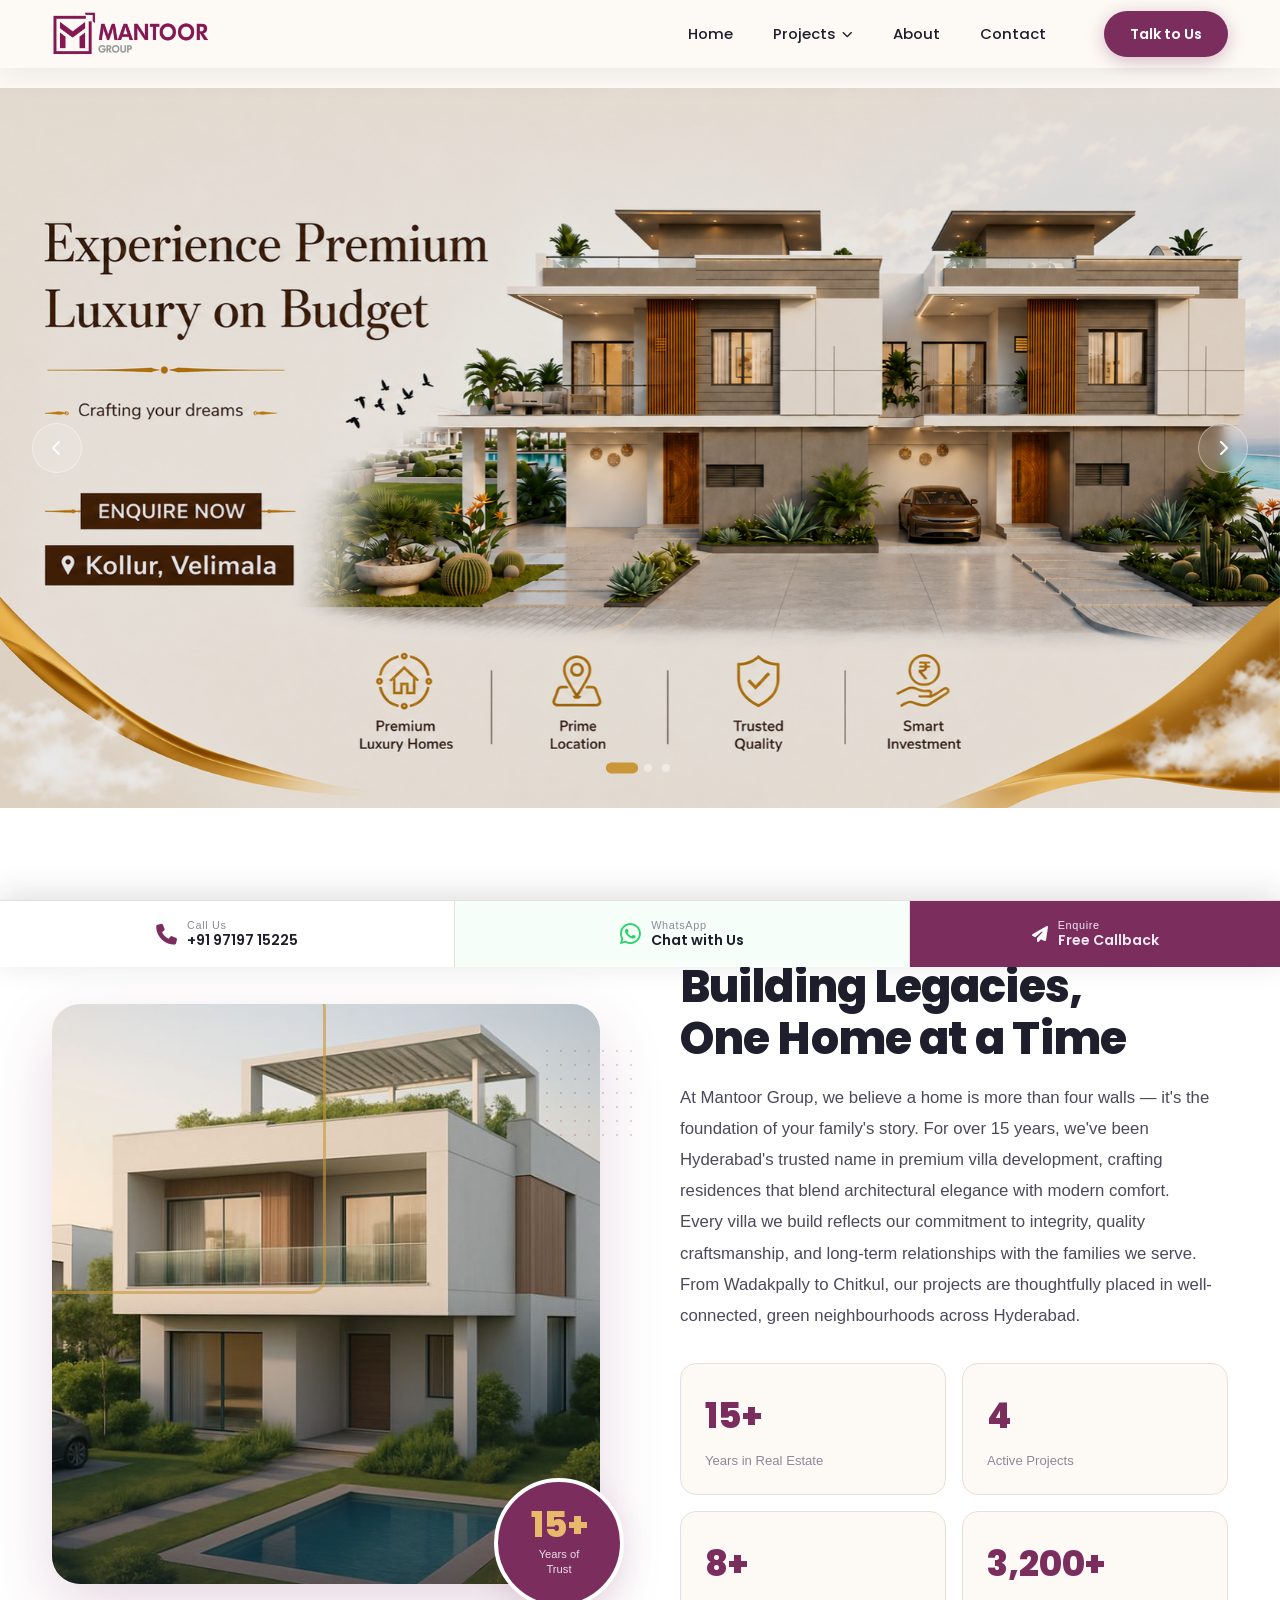
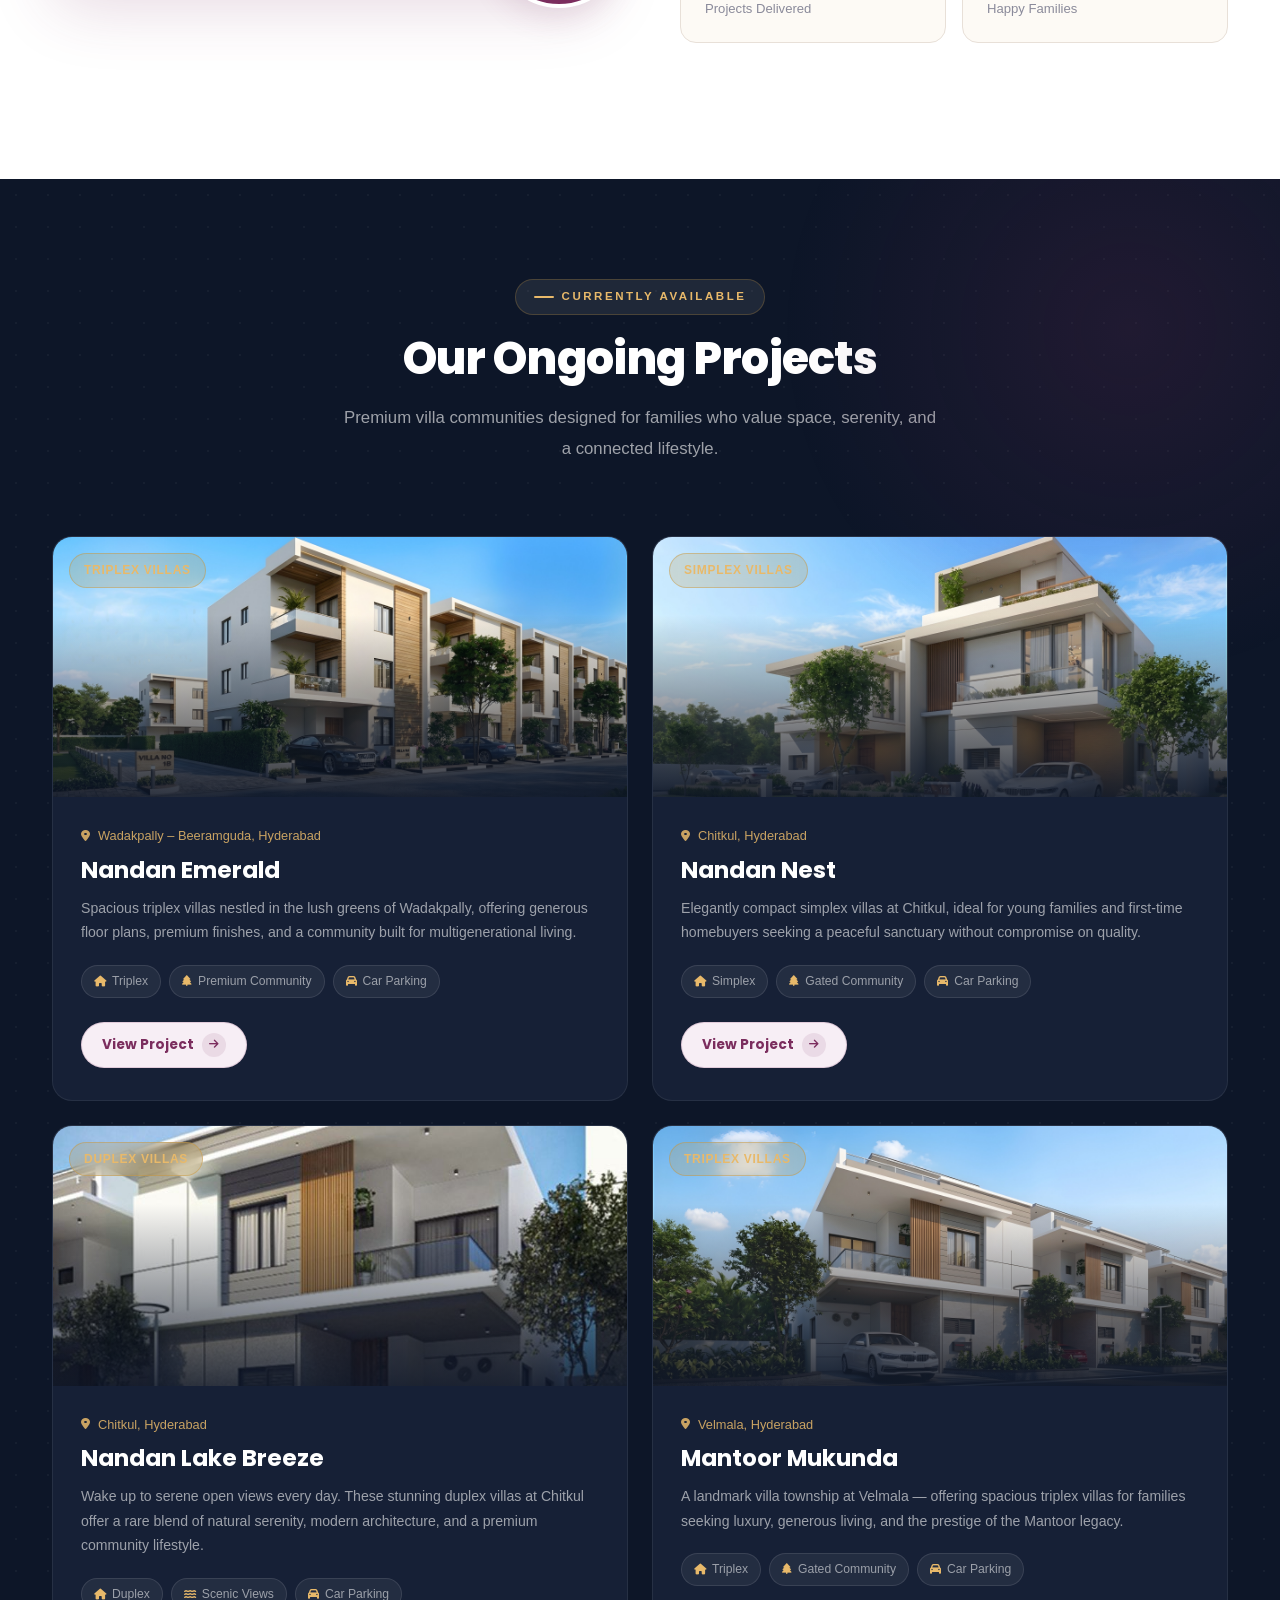
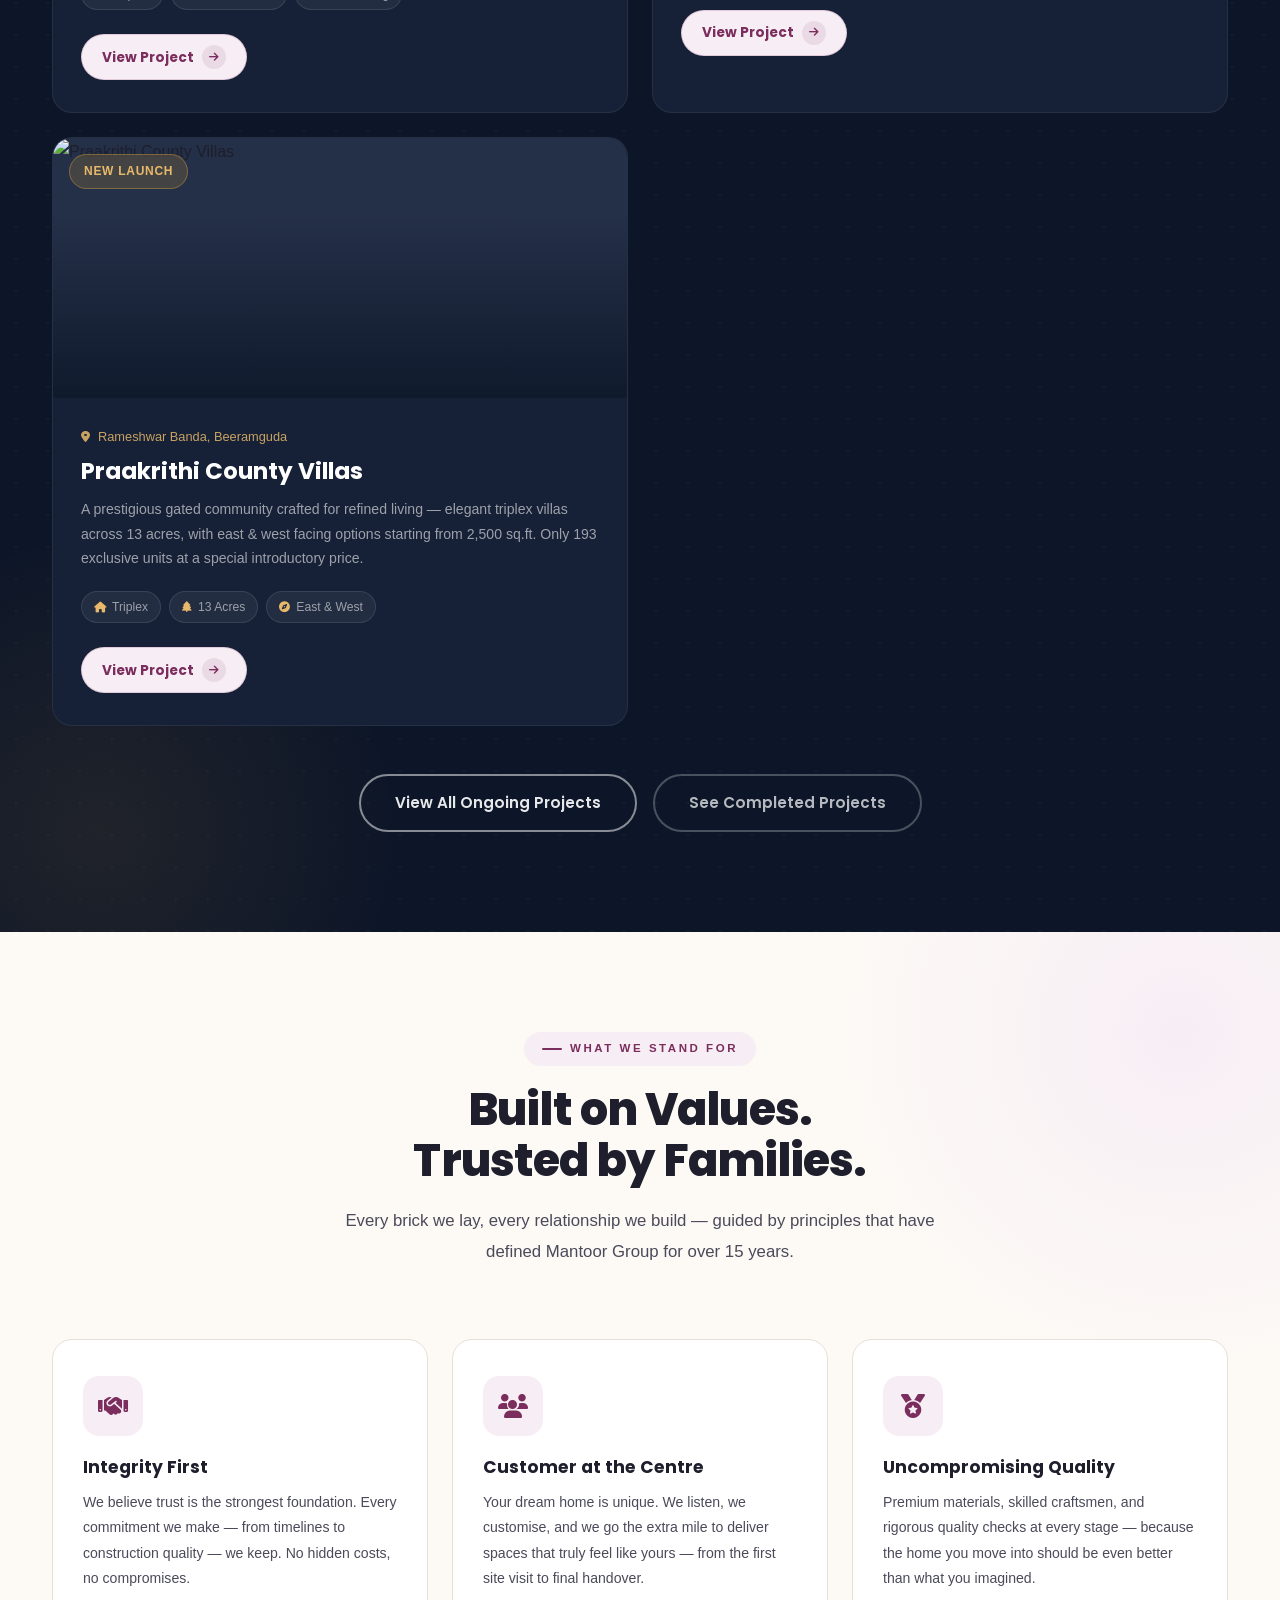
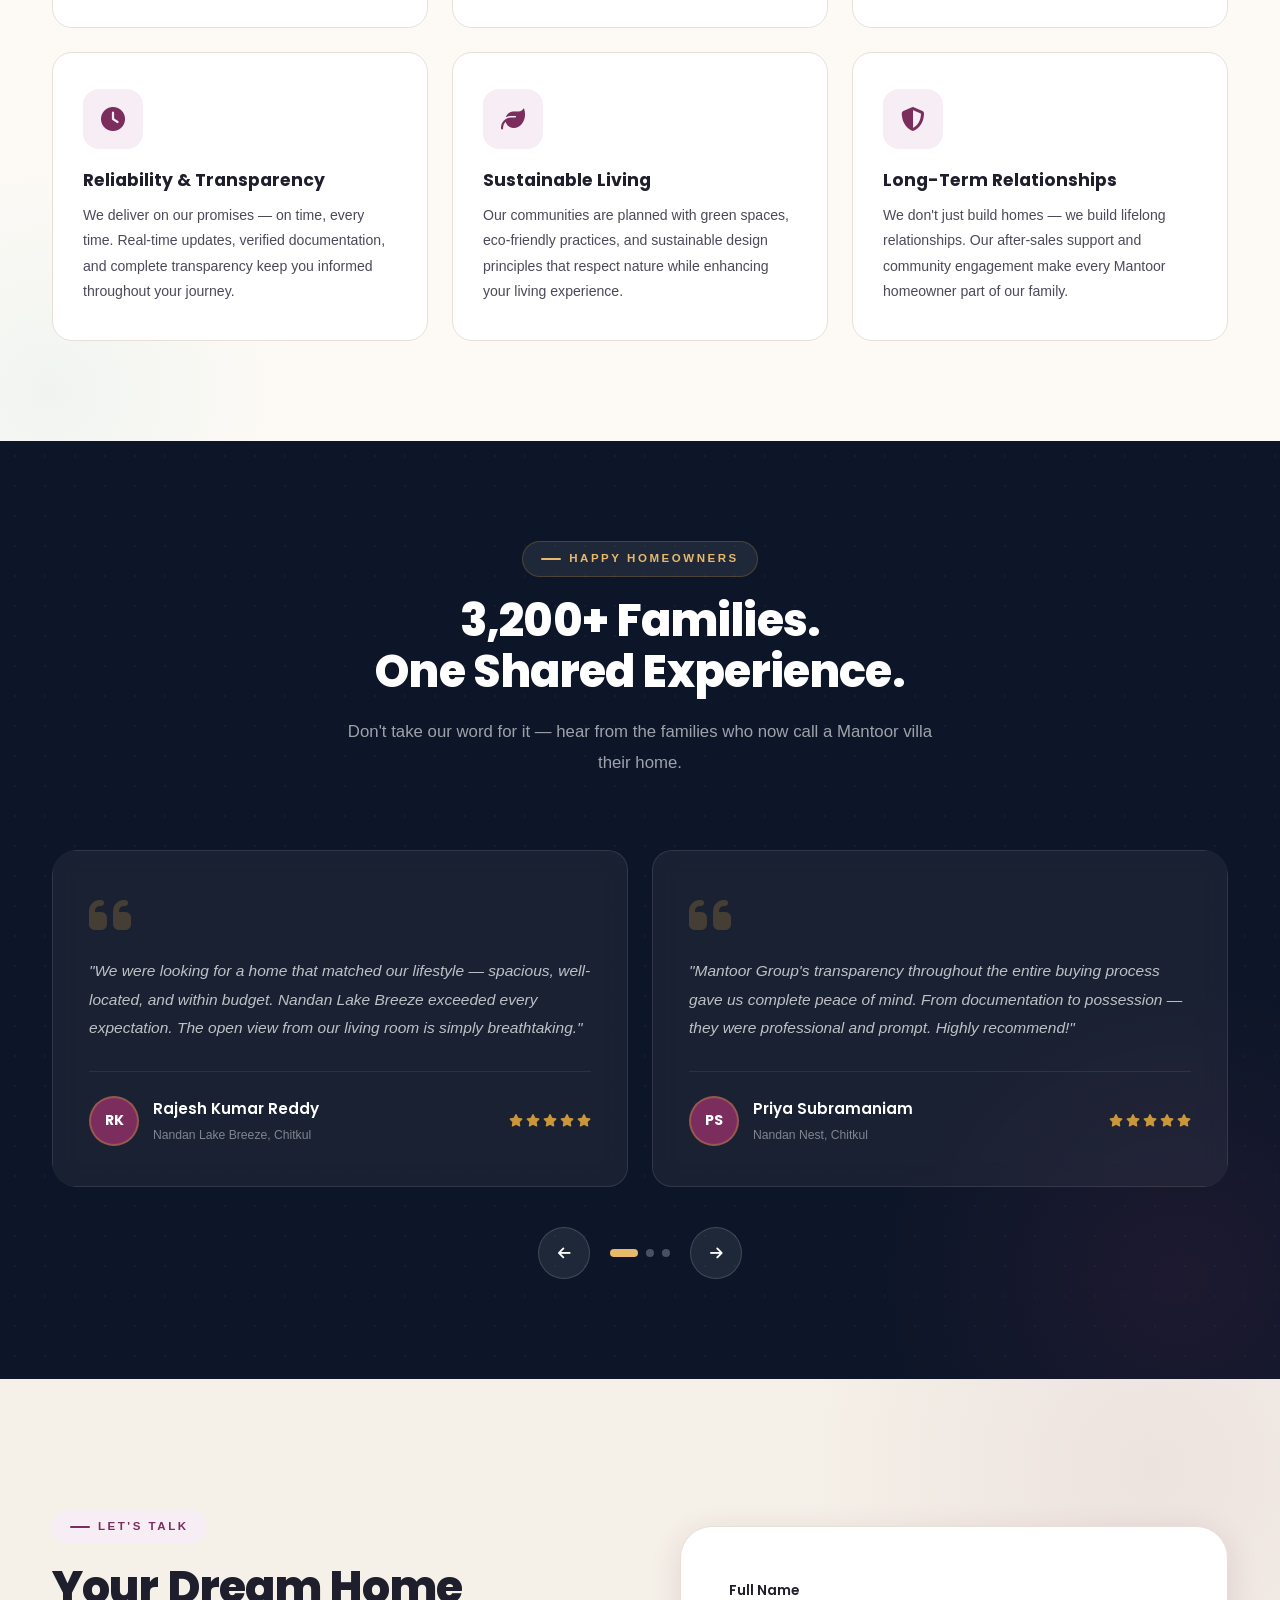
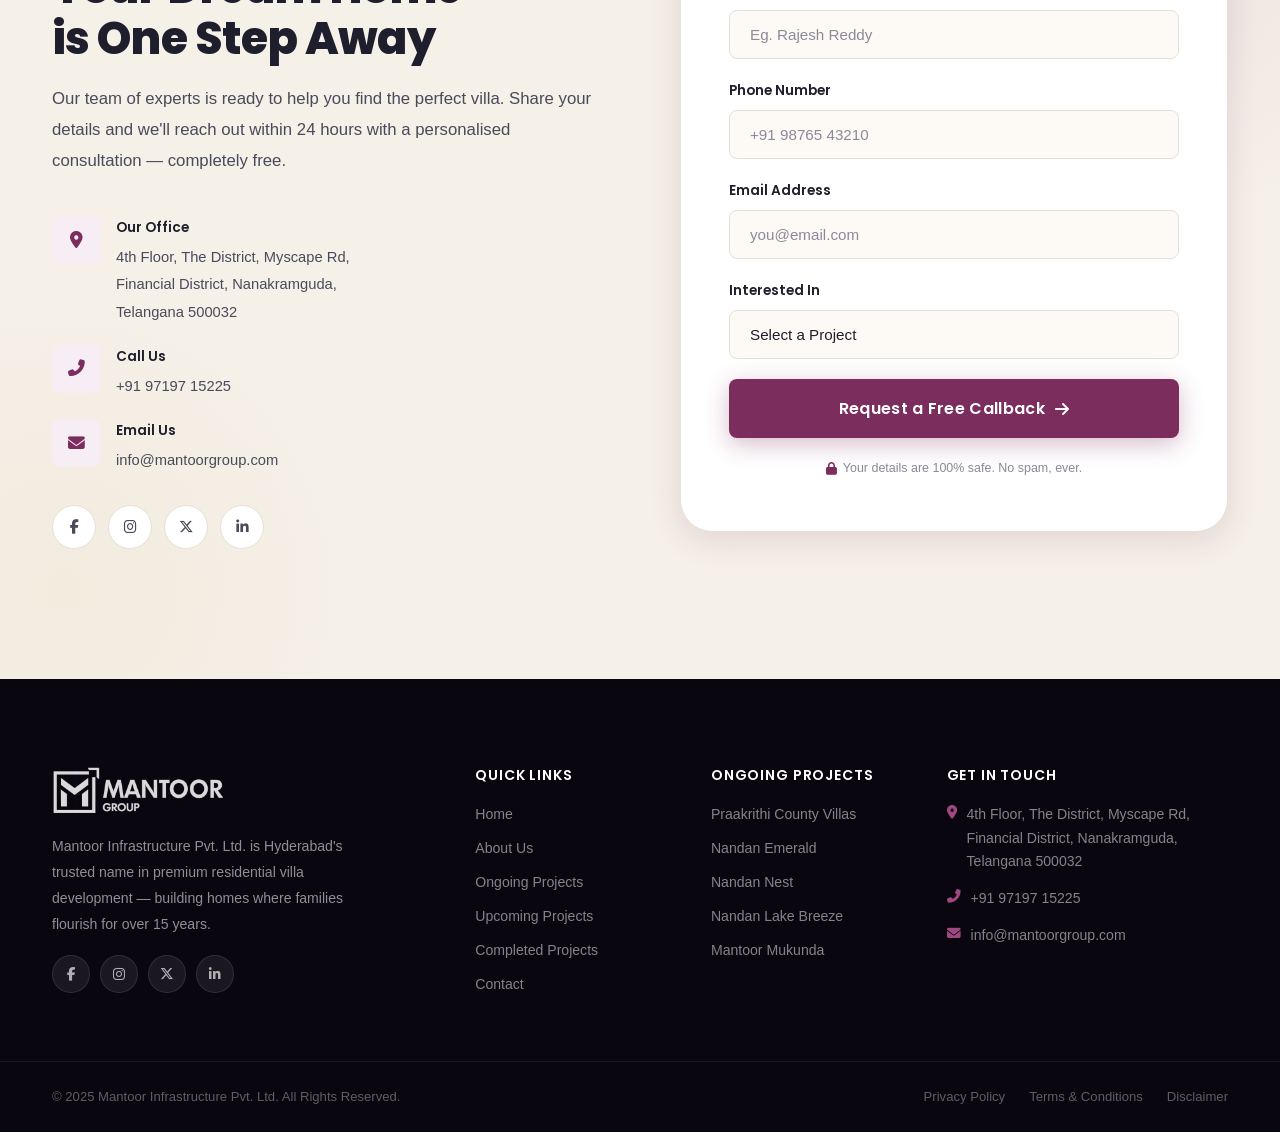
==== commit f788cdb6: "Update image sources and project statistics in ongoing and completed pages; add new images for compl" ====
--- a/index.html
+++ b/index.html
@@ -358,7 +358,7 @@
           <div class="project-card reveal">
             <div class="project-card-img">
               <img
-                src="../images/ongoing-projects/nandan-emerald-img-1.jpeg"
+                src=""
                 alt="Praakrithi County Villas"
               />
               <div class="project-badge-tag">New Launch</div>
@@ -372,7 +372,7 @@
               <p class="project-card-desc">
                 A prestigious gated community crafted for refined living —
                 elegant triplex villas across 13 acres, with east &amp; west
-                facing options starting from 2,500 sq.ft. Only 195 exclusive
+                facing options starting from 2,500 sq.ft. Only 193 exclusive
                 units at a special introductory price.
               </p>
               <div class="project-features">
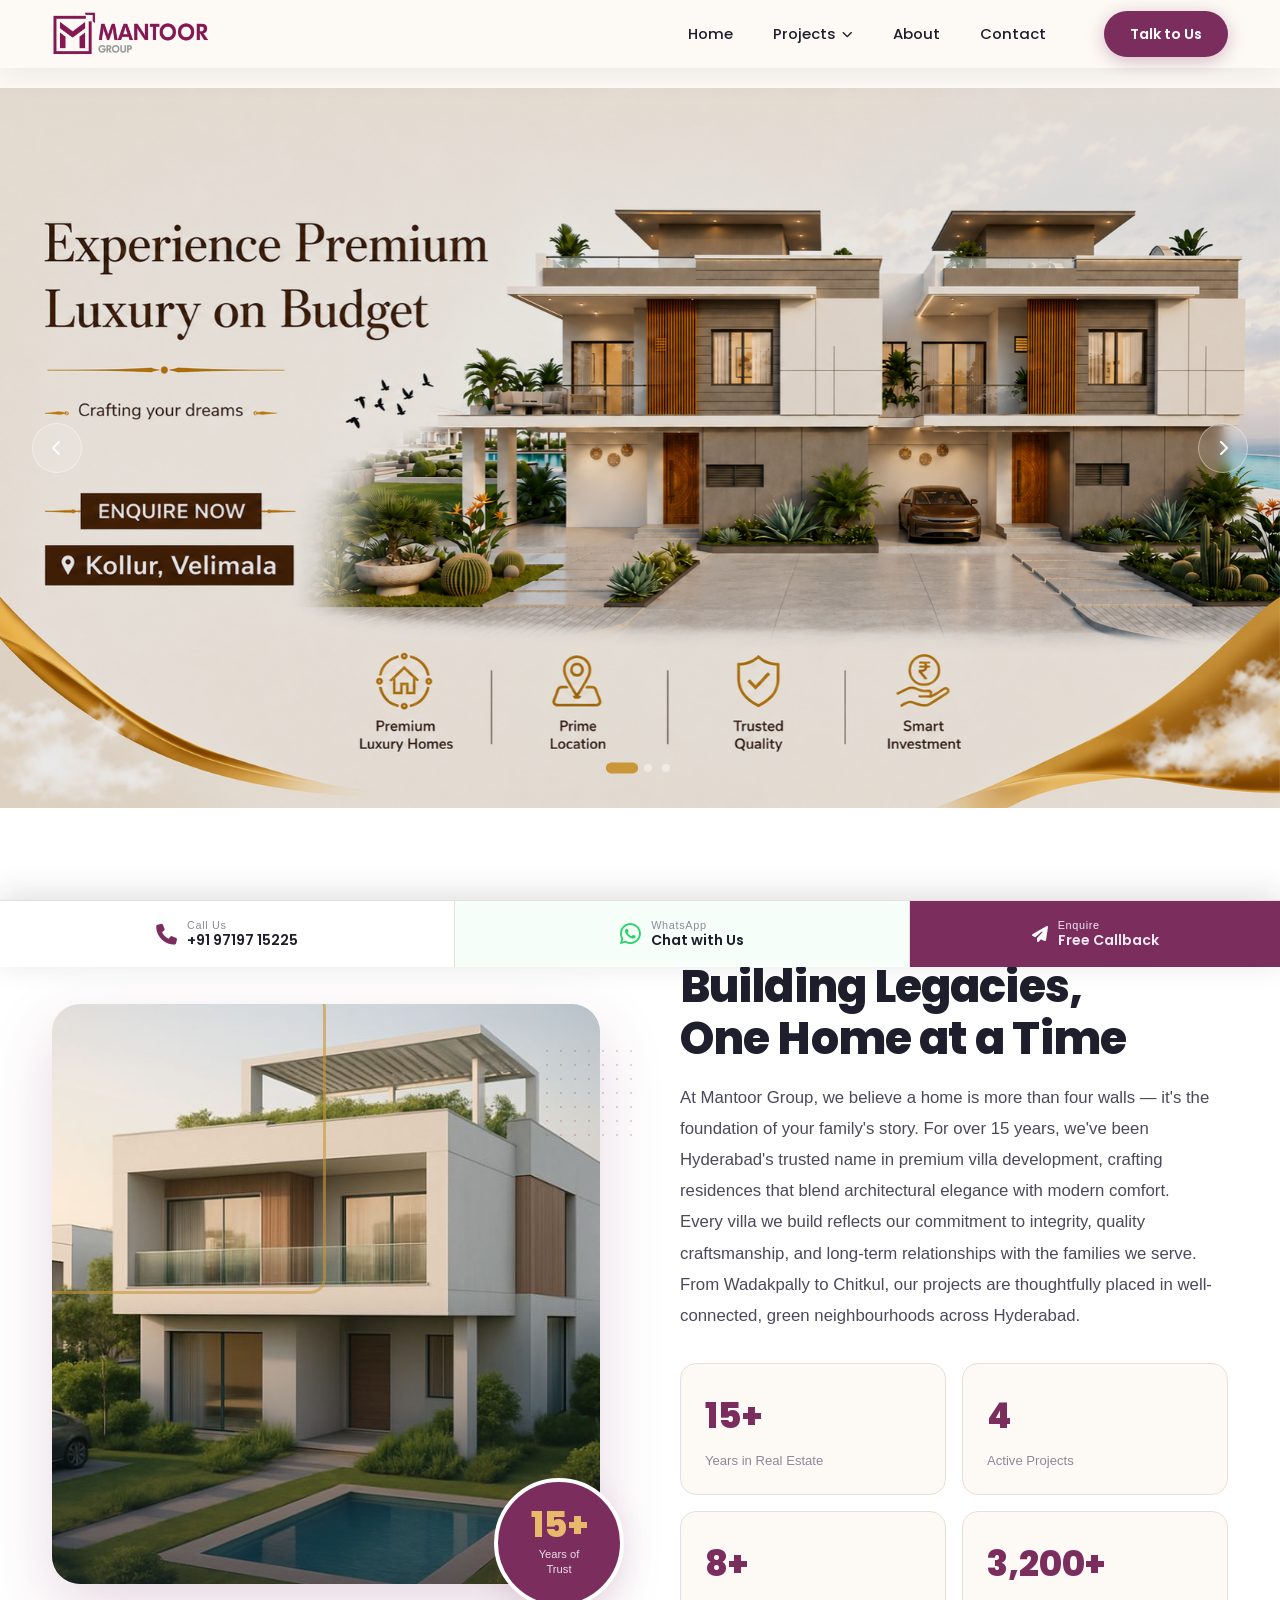
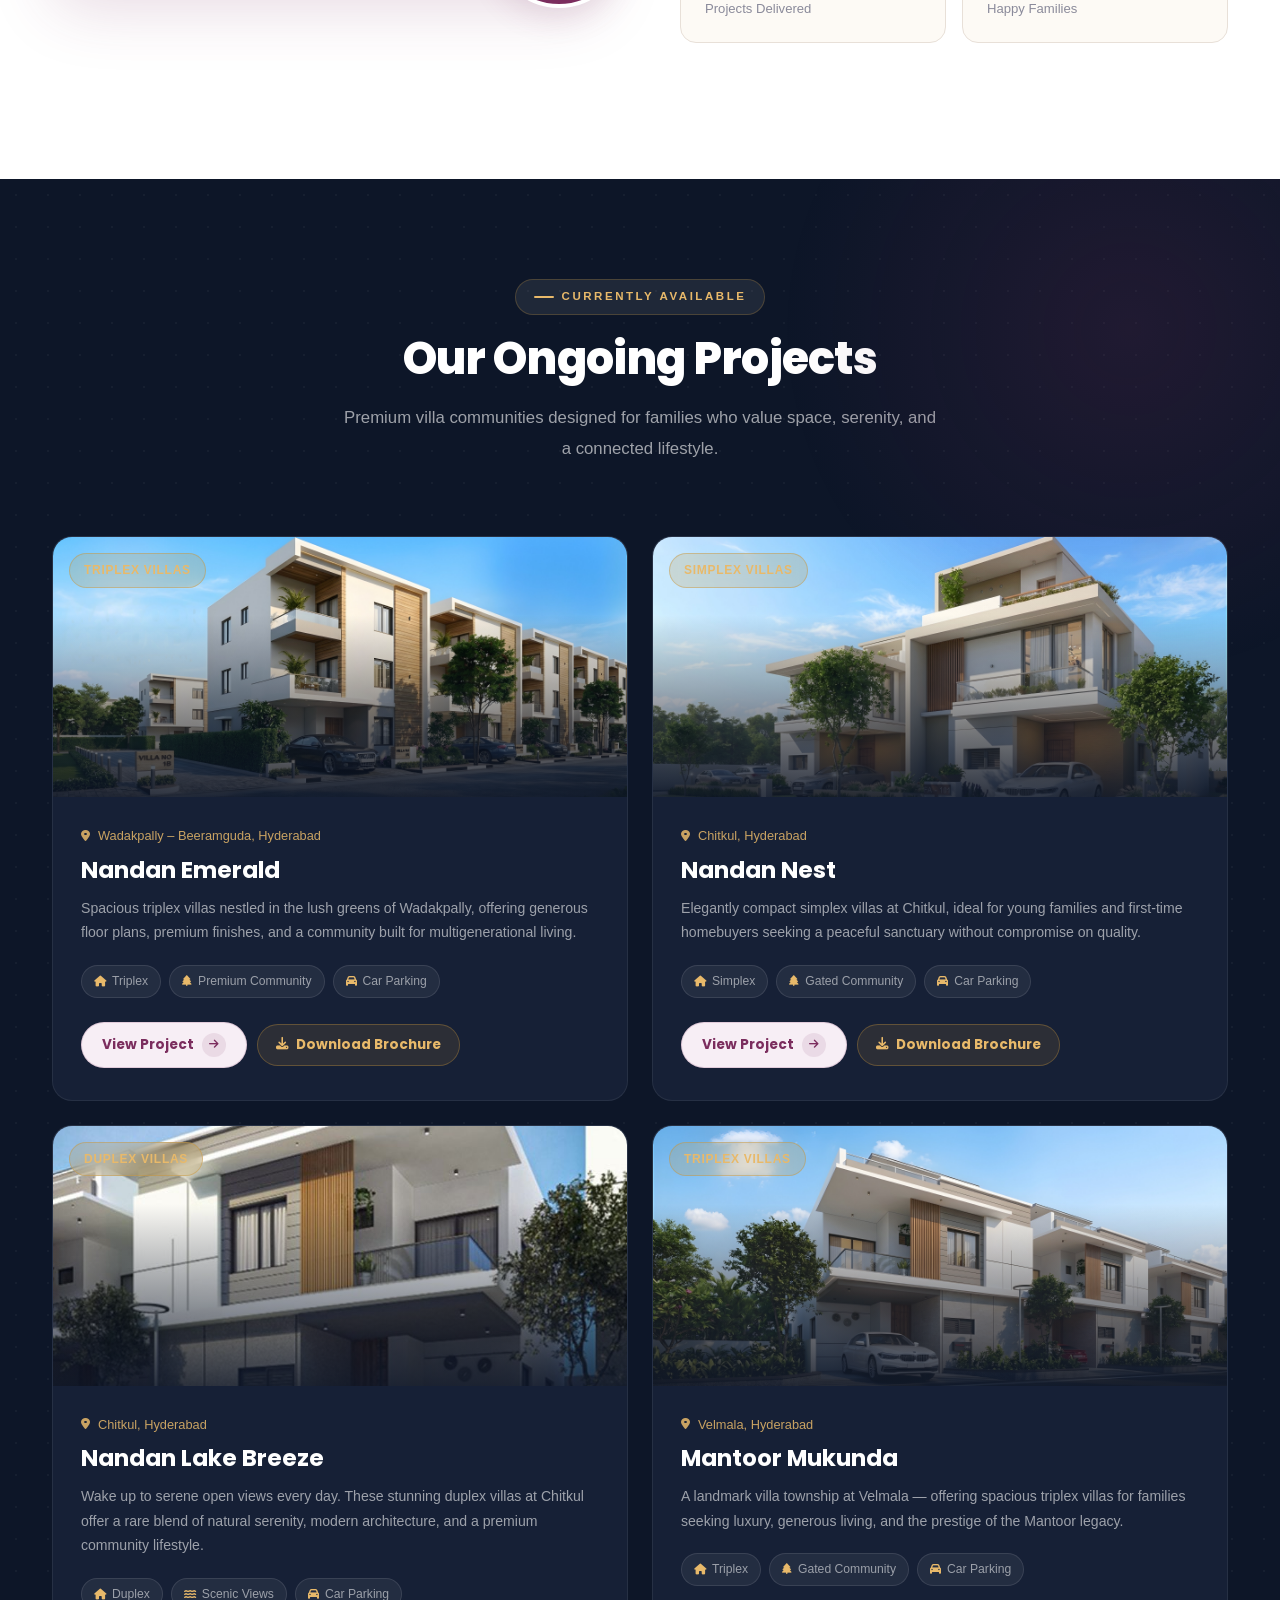
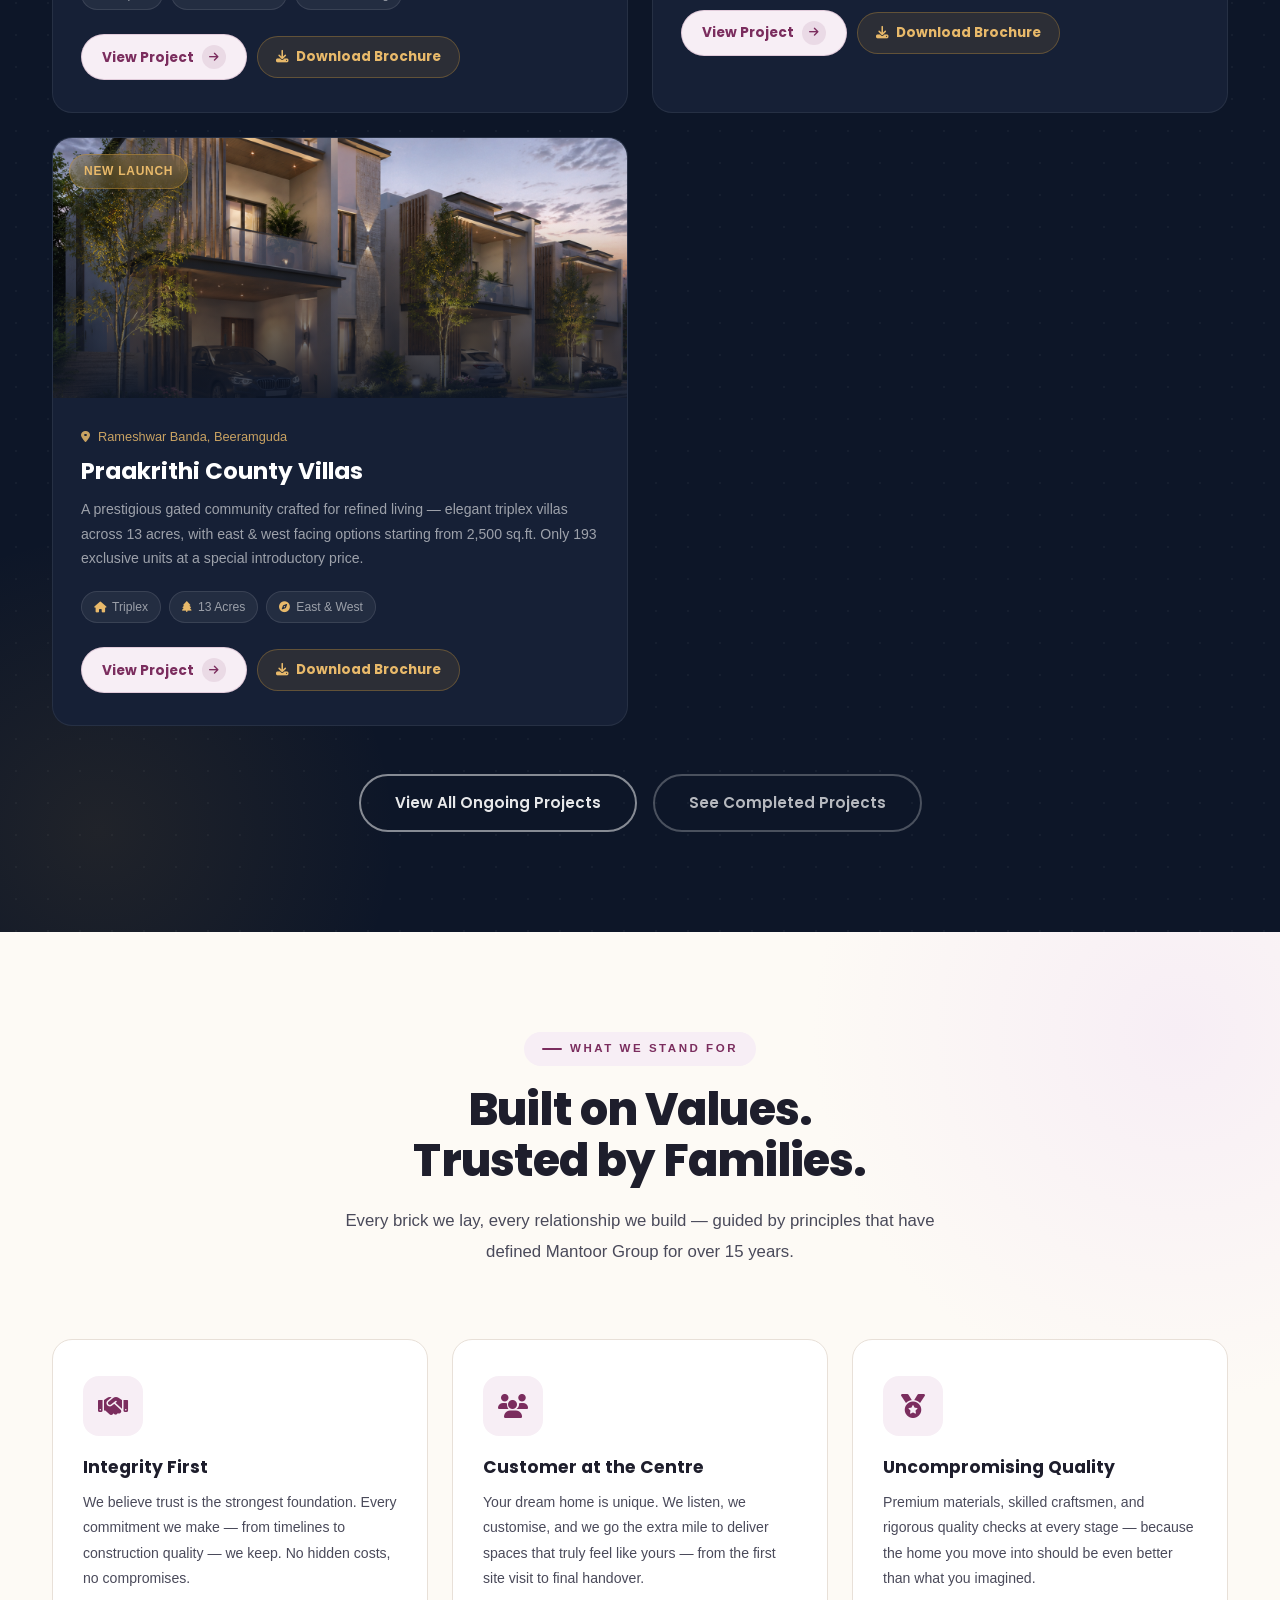
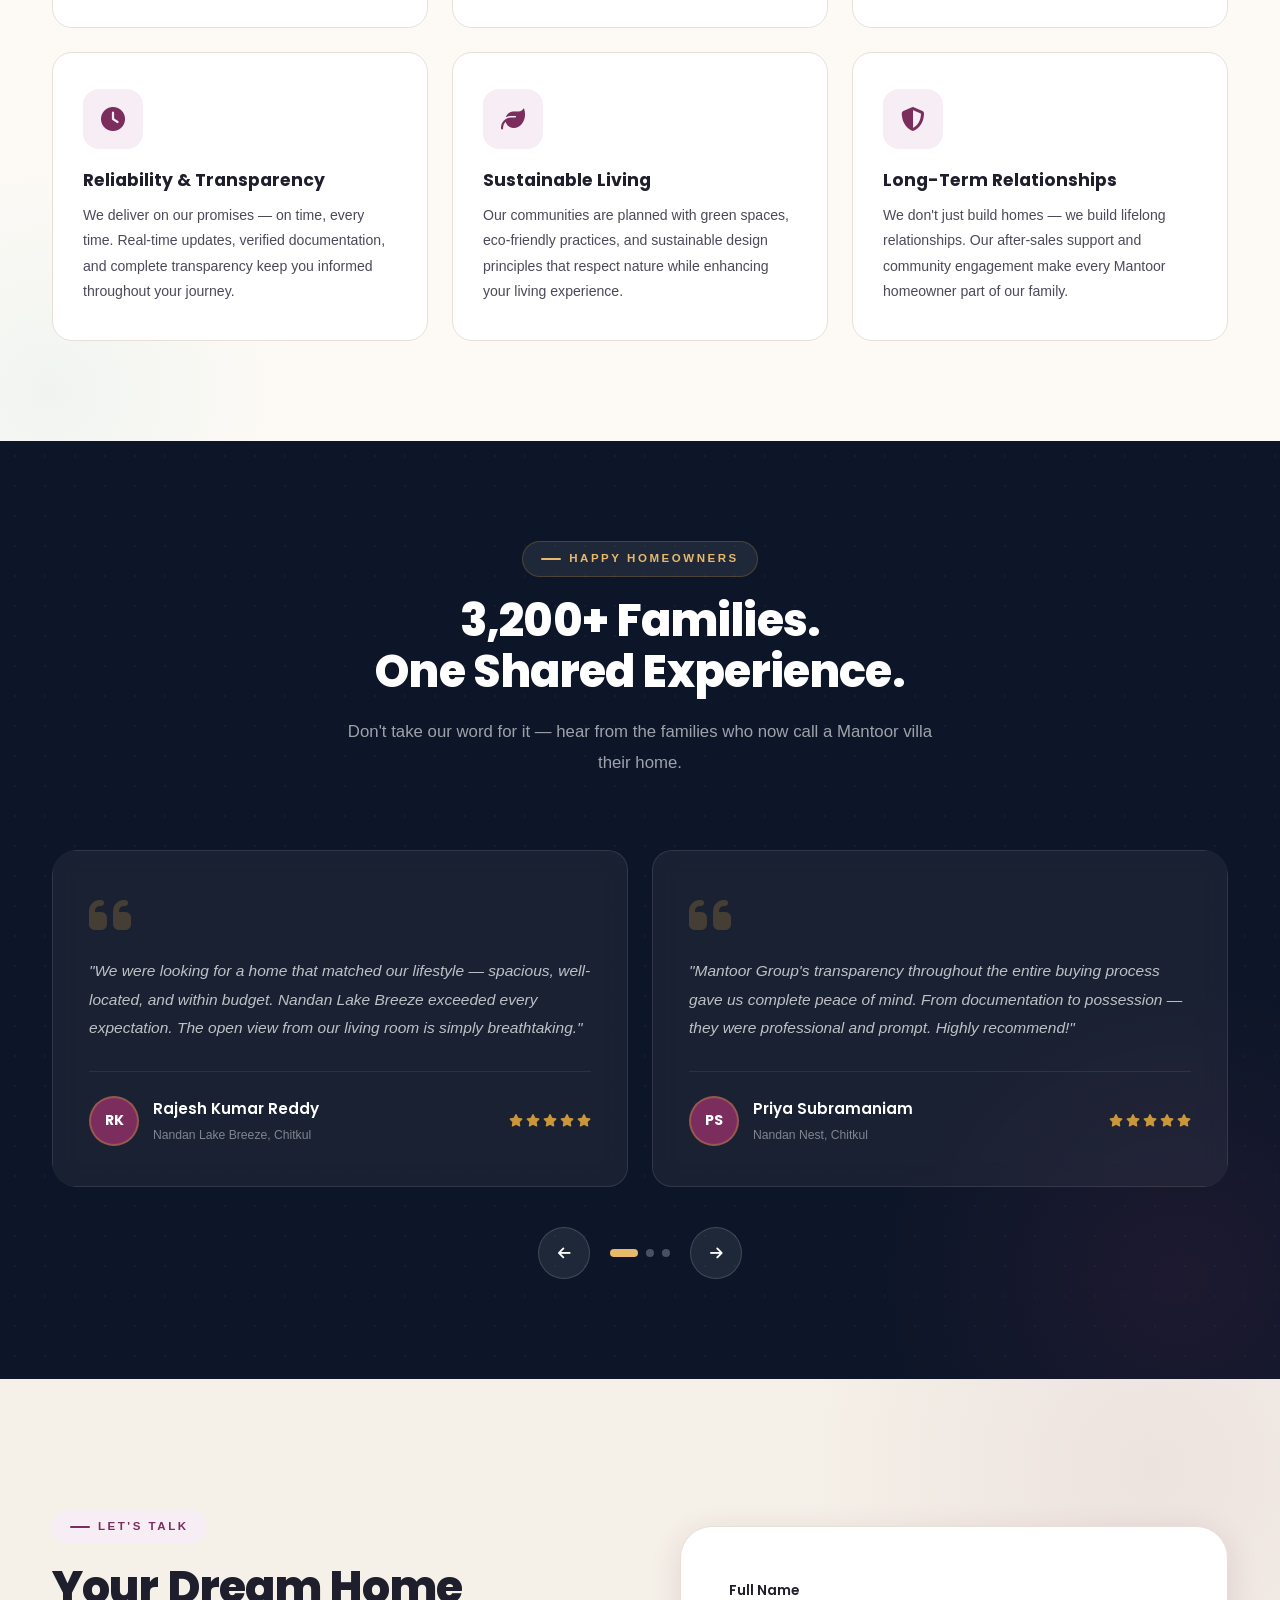
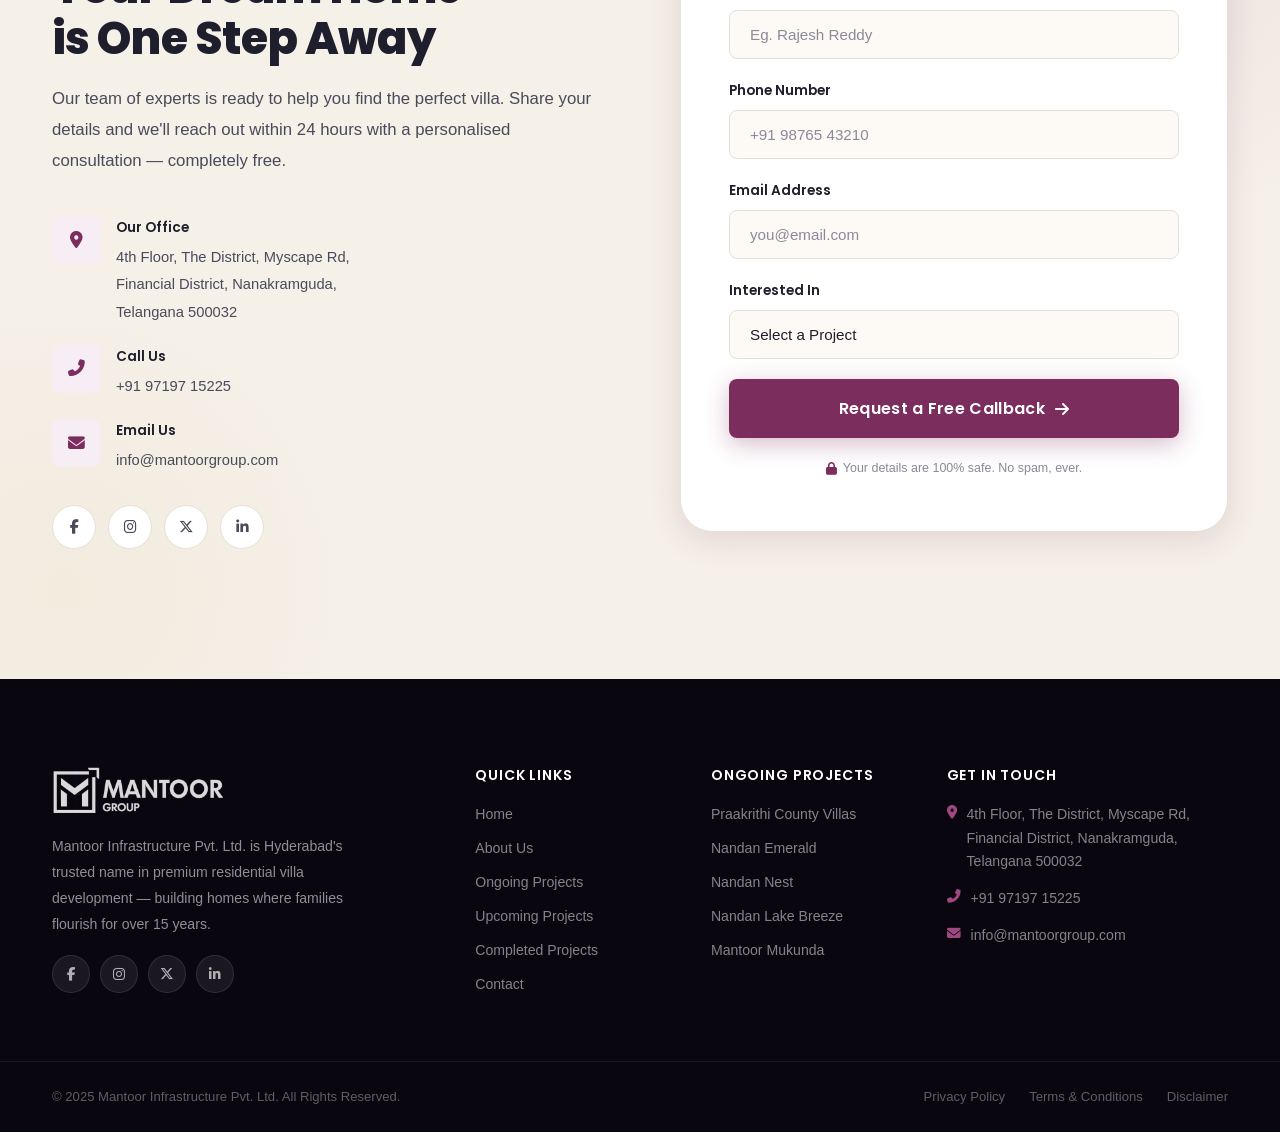
==== commit 472e9bda: "Refactor ongoing projects section in index.html to streamline structure; replace project cards with " ====
--- a/index.html
+++ b/index.html
@@ -226,166 +226,11 @@
           </p>
         </div>
 
-        <div class="projects-grid">
-          <div class="project-card reveal">
-            <div class="project-card-img">
-              <div
-                class="project-img-bg"
-                style="
-                  background-image: url(&quot;images/home-ongoing-projects/emerald.jpeg&quot;);
-                  background-size: cover;
-                  background-position: center;
-                "
-              ></div>
-              <div class="project-badge-tag">Triplex Villas</div>
-            </div>
-            <div class="project-card-body">
-              <div class="project-card-meta">
-                <i class="fas fa-map-marker-alt"></i>
-                <span>Wadakpally – Beeramguda, Hyderabad</span>
-              </div>
-              <h3 class="project-card-title">Nandan Emerald</h3>
-              <p class="project-card-desc">
-                Spacious triplex villas nestled in the lush greens of
-                Wadakpally, offering generous floor plans, premium finishes, and
-                a community built for multigenerational living.
-              </p>
-              <div class="project-features">
-                <span><i class="fas fa-home"></i> Triplex</span>
-                <span><i class="fas fa-tree"></i> Premium Community</span>
-                <span><i class="fas fa-car"></i> Car Parking</span>
-              </div>
-              <a href="pages/nandan-emerald.html" class="project-cta"
-                >View Project <i class="fas fa-arrow-right"></i
-              ></a>
-            </div>
-          </div>
-
-          <div class="project-card reveal">
-            <div class="project-card-img">
-              <div
-                class="project-img-bg"
-                style="
-                  background-image: url(&quot;images/home-ongoing-projects/nest.jpeg&quot;);
-                  background-size: cover;
-                  background-position: center;
-                "
-              ></div>
-              <div class="project-badge-tag">Simplex Villas</div>
-            </div>
-            <div class="project-card-body">
-              <div class="project-card-meta">
-                <i class="fas fa-map-marker-alt"></i>
-                <span>Chitkul, Hyderabad</span>
-              </div>
-              <h3 class="project-card-title">Nandan Nest</h3>
-              <p class="project-card-desc">
-                Elegantly compact simplex villas at Chitkul, ideal for young
-                families and first-time homebuyers seeking a peaceful sanctuary
-                without compromise on quality.
-              </p>
-              <div class="project-features">
-                <span><i class="fas fa-home"></i> Simplex</span>
-                <span><i class="fas fa-tree"></i> Gated Community</span>
-                <span><i class="fas fa-car"></i> Car Parking</span>
-              </div>
-              <a href="pages/nandan-nest.html" class="project-cta"
-                >View Project <i class="fas fa-arrow-right"></i
-              ></a>
-            </div>
-          </div>
-
-          <div class="project-card reveal">
-            <div class="project-card-img">
-              <div class="project-img-bg proj-bg-3"></div>
-              <div class="project-badge-tag">Duplex Villas</div>
-            </div>
-            <div class="project-card-body">
-              <div class="project-card-meta">
-                <i class="fas fa-map-marker-alt"></i>
-                <span>Chitkul, Hyderabad</span>
-              </div>
-              <h3 class="project-card-title">Nandan Lake Breeze</h3>
-              <p class="project-card-desc">
-                Wake up to serene open views every day. These stunning duplex
-                villas at Chitkul offer a rare blend of natural serenity, modern
-                architecture, and a premium community lifestyle.
-              </p>
-              <div class="project-features">
-                <span><i class="fas fa-home"></i> Duplex</span>
-                <span><i class="fas fa-water"></i> Scenic Views</span>
-                <span><i class="fas fa-car"></i> Car Parking</span>
-              </div>
-              <a href="pages/nandan-lake-breeze.html" class="project-cta"
-                >View Project <i class="fas fa-arrow-right"></i
-              ></a>
-            </div>
-          </div>
-
-          <div class="project-card reveal">
-            <div class="project-card-img">
-              <div
-                class="project-img-bg"
-                style="
-                  background-image: url(&quot;images/home-ongoing-projects/mukunda.jpeg&quot;);
-                  background-size: cover;
-                  background-position: center;
-                "
-              ></div>
-              <div class="project-badge-tag">Triplex Villas</div>
-            </div>
-            <div class="project-card-body">
-              <div class="project-card-meta">
-                <i class="fas fa-map-marker-alt"></i>
-                <span>Velmala, Hyderabad</span>
-              </div>
-              <h3 class="project-card-title">Mantoor Mukunda</h3>
-              <p class="project-card-desc">
-                A landmark villa township at Velmala — offering spacious triplex
-                villas for families seeking luxury, generous living, and the
-                prestige of the Mantoor legacy.
-              </p>
-              <div class="project-features">
-                <span><i class="fas fa-home"></i> Triplex</span>
-                <span><i class="fas fa-tree"></i> Gated Community</span>
-                <span><i class="fas fa-car"></i> Car Parking</span>
-              </div>
-              <a href="pages/mantoor-mukunda.html" class="project-cta"
-                >View Project <i class="fas fa-arrow-right"></i
-              ></a>
-            </div>
-          </div>
-          <div class="project-card reveal">
-            <div class="project-card-img">
-              <img
-                src=""
-                alt="Praakrithi County Villas"
-              />
-              <div class="project-badge-tag">New Launch</div>
-            </div>
-            <div class="project-card-body">
-              <div class="project-card-meta">
-                <i class="fas fa-map-marker-alt"></i>
-                <span>Rameshwar Banda, Beeramguda</span>
-              </div>
-              <h3 class="project-card-title">Praakrithi County Villas</h3>
-              <p class="project-card-desc">
-                A prestigious gated community crafted for refined living —
-                elegant triplex villas across 13 acres, with east &amp; west
-                facing options starting from 2,500 sq.ft. Only 193 exclusive
-                units at a special introductory price.
-              </p>
-              <div class="project-features">
-                <span><i class="fas fa-home"></i> Triplex</span>
-                <span><i class="fas fa-tree"></i> 13 Acres</span>
-                <span><i class="fas fa-compass"></i> East &amp; West</span>
-              </div>
-              <a href="pages/praakrithi-county.html" class="project-cta"
-                >View Project <i class="fas fa-arrow-right"></i
-              ></a>
-            </div>
-          </div>
-        </div>
+        <div
+          class="projects-grid"
+          id="ongoingProjectsGrid"
+          data-root-prefix=""
+        ></div>
 
         <div class="projects-cta-row reveal">
           <a href="pages/ongoing.html" class="btn-outline-white"
@@ -716,7 +561,7 @@
 
             <div class="contact-social">
               <a
-                href="https://facebook.com/mantoorgrouphyd"
+                href="https://www.facebook.com/profile.php?id=100093069050071"
                 target="_blank"
                 aria-label="Facebook"
                 ><i class="fab fa-facebook-f"></i
@@ -835,7 +680,7 @@
               </p>
               <div class="footer-social">
                 <a
-                  href="https://facebook.com/mantoorgrouphyd"
+                  href="https://www.facebook.com/profile.php?id=100093069050071"
                   target="_blank"
                   aria-label="Facebook"
                   ><i class="fab fa-facebook-f"></i
@@ -959,6 +804,8 @@
       </a>
     </div>
 
+    <script src="js/constants/ongoing-projects.js"></script>
+    <script src="js/brochure.js"></script>
     <script src="js/main.js"></script>
   </body>
 </html>
--- a/css/style.css
+++ b/css/style.css
@@ -1214,6 +1214,148 @@
   transform: translateX(4px);
 }
 
+.project-card-actions {
+  display: flex;
+  flex-wrap: wrap;
+  align-items: center;
+  gap: 10px;
+}
+
+.project-brochure-btn {
+  display: inline-flex;
+  align-items: center;
+  gap: 8px;
+  font-family: var(--font-heading);
+  font-size: 0.85rem;
+  font-weight: 700;
+  color: var(--color-gold-lt);
+  background: rgba(201,150,58,0.12);
+  padding: 10px 18px;
+  border-radius: 100px;
+  border: 1.5px solid rgba(201,150,58,0.35);
+  cursor: pointer;
+  transition: var(--transition);
+}
+.project-brochure-btn i { font-size: 0.78rem; }
+.project-brochure-btn:hover {
+  background: var(--color-gold);
+  color: var(--color-dark);
+  border-color: var(--color-gold);
+}
+
+/* Brochure lead modal */
+.brochure-modal {
+  position: fixed;
+  inset: 0;
+  z-index: 1200;
+  display: flex;
+  align-items: center;
+  justify-content: center;
+  padding: 24px 16px;
+  opacity: 0;
+  visibility: hidden;
+  pointer-events: none;
+  transition: opacity 0.28s ease, visibility 0.28s ease;
+}
+.brochure-modal.open {
+  opacity: 1;
+  visibility: visible;
+  pointer-events: auto;
+}
+.brochure-modal-backdrop {
+  position: absolute;
+  inset: 0;
+  background: rgba(13, 22, 40, 0.72);
+  backdrop-filter: blur(4px);
+}
+.brochure-modal-panel {
+  position: relative;
+  width: min(480px, 100%);
+  max-height: min(92vh, 760px);
+  overflow-y: auto;
+  background: var(--color-white);
+  border-radius: 24px;
+  padding: 36px 32px 28px;
+  box-shadow: var(--shadow-lg);
+  border: 1px solid var(--color-border);
+  transform: translateY(16px) scale(0.98);
+  transition: transform 0.28s ease;
+}
+.brochure-modal.open .brochure-modal-panel {
+  transform: translateY(0) scale(1);
+}
+.brochure-modal-close {
+  position: absolute;
+  top: 16px;
+  right: 16px;
+  width: 36px;
+  height: 36px;
+  border: none;
+  border-radius: 50%;
+  background: var(--color-bg-alt);
+  color: var(--color-text-mid);
+  cursor: pointer;
+  display: flex;
+  align-items: center;
+  justify-content: center;
+  transition: var(--transition);
+}
+.brochure-modal-close:hover {
+  background: var(--color-primary);
+  color: white;
+}
+.brochure-modal-header { margin-bottom: 22px; padding-right: 28px; }
+.brochure-modal-label {
+  display: inline-block;
+  font-size: 0.72rem;
+  font-weight: 700;
+  letter-spacing: 0.08em;
+  text-transform: uppercase;
+  color: var(--color-primary);
+  margin-bottom: 8px;
+}
+.brochure-modal-header h3 {
+  font-size: 1.45rem;
+  color: var(--color-text);
+  margin-bottom: 8px;
+}
+.brochure-modal-sub {
+  font-size: 0.9rem;
+  color: var(--color-text-mid);
+  line-height: 1.55;
+}
+.brochure-form { display: flex; flex-direction: column; gap: 16px; }
+.brochure-form .form-group textarea {
+  width: 100%;
+  padding: 15px 20px;
+  border: 1.5px solid var(--color-border);
+  border-radius: var(--radius-sm);
+  font-family: var(--font-body);
+  font-size: 0.95rem;
+  color: var(--color-text);
+  background: var(--color-bg);
+  outline: none;
+  resize: vertical;
+  min-height: 88px;
+  transition: var(--transition);
+}
+.brochure-form .form-group textarea:focus {
+  border-color: var(--color-primary);
+  background: white;
+  box-shadow: 0 0 0 4px rgba(123,45,94,0.09);
+}
+.brochure-form .form-group input[readonly] {
+  background: var(--color-bg-alt);
+  color: var(--color-text-mid);
+  cursor: default;
+}
+.brochure-submit {
+  display: inline-flex;
+  align-items: center;
+  gap: 10px;
+  margin-top: 4px;
+}
+
 .projects-cta-row {
   display: flex;
   align-items: center;
